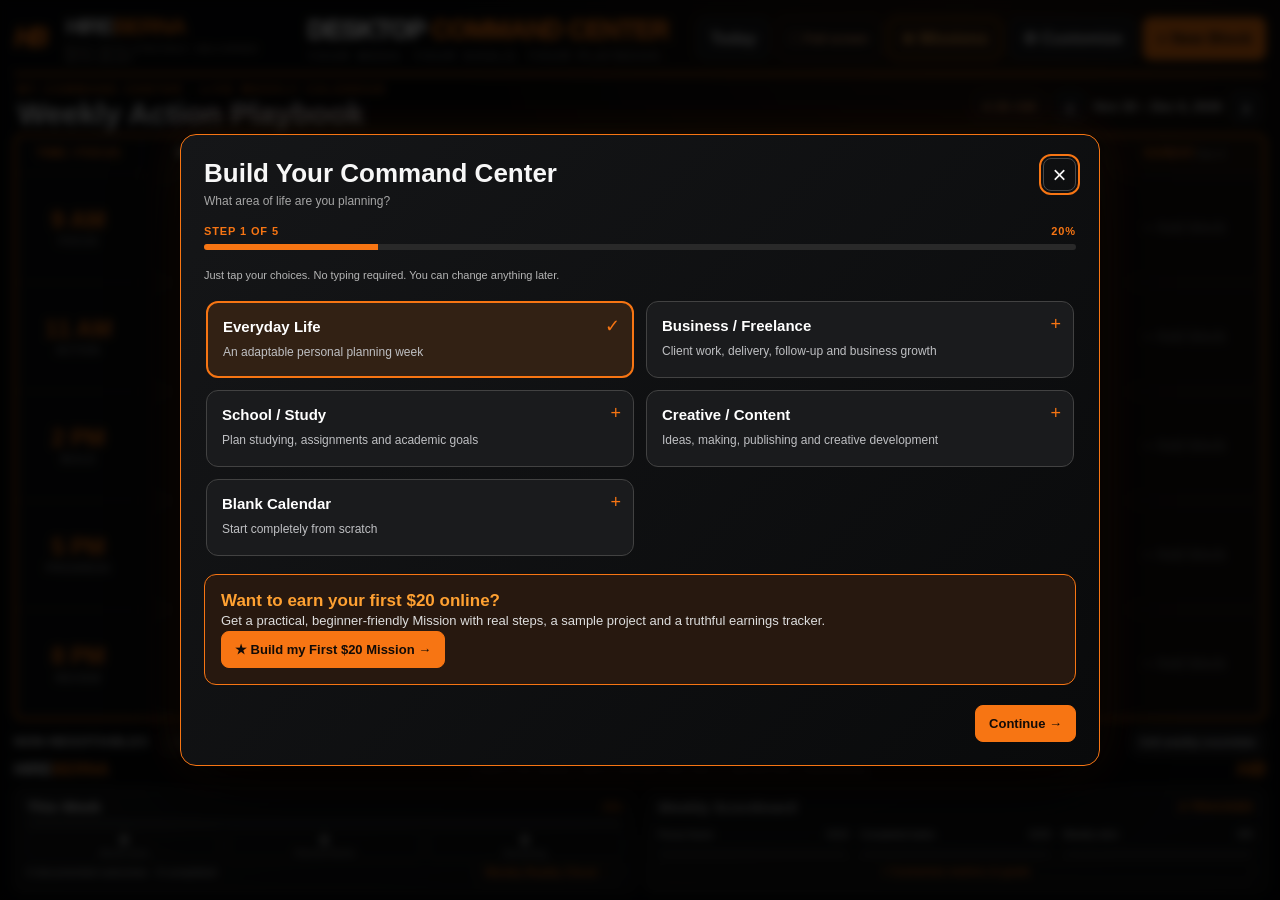
==== wallpaper/index.html @ 61cff90f "feat(lively): standalone desktop web wallpaper with current block and Lively settings" ====
<!doctype html>
<html lang="en">
<head>
  <meta charset="utf-8" />
  <meta name="viewport" content="width=device-width,initial-scale=1" />
  <meta name="theme-color" content="#0b0b0b" />
  <title>BernAPlan | Desktop Command Center</title>
  <style>
:root{--accent:#f77513;--bg:#08090a;--panel:#111214;--panel2:#17191b;--line:#34302c;--fg:#f7f7f7;--muted:#a6a6a6;--success:#60d5a3;--warn:#ffbb6d;--font:Inter,"Segoe UI",Arial,sans-serif}*{box-sizing:border-box}html,body{margin:0;width:100%;height:100%;background:var(--bg);color:var(--fg);font-family:var(--font)}body{background-image:radial-gradient(ellipse at 75% 1%,color-mix(in srgb,var(--accent) 10%,transparent),transparent 38%),radial-gradient(#ffffff12 .6px,transparent .7px);background-size:auto,16px 16px}button,input,select,textarea{font:inherit}button{cursor:pointer}button:focus-visible,input:focus-visible,select:focus-visible,textarea:focus-visible,.task-card:focus-visible{outline:2px solid var(--accent);outline-offset:2px}.shell{height:100dvh;min-height:660px;padding:14px 16px;display:flex;flex-direction:column;gap:12px;max-width:2200px;margin:auto}.topbar{height:86px;min-height:75px;display:flex;align-items:center;justify-content:space-between;gap:18px;border-bottom:2px solid var(--accent);padding-bottom:10px}.identity{display:flex;gap:11px;align-items:center;flex:1;min-width:0}.brand-mark{font-style:italic;font-weight:1000;color:var(--accent);font-size:27px;letter-spacing:-5px;width:51px;max-height:48px;object-fit:contain}.brand-name{font-weight:900;font-size:clamp(21px,2.2vw,36px);white-space:nowrap;letter-spacing:-1.5px}.brand-name span{color:var(--accent)}.brand-caption{color:#c4b3a6;font-size:9px;letter-spacing:1.25px;margin-top:4px}.app-title{text-align:center;flex:1.5;min-width:0}.app-title strong{font-size:clamp(19px,2.1vw,34px);font-weight:1000;letter-spacing:-.8px;white-space:nowrap}.app-title strong span{color:var(--accent)}.app-title small{display:block;font-size:11px;letter-spacing:3px;color:#b2b2b2;margin-top:5px}.toolbar{display:flex;gap:8px;justify-content:flex-end;flex:1;white-space:nowrap}.quiet,.orange-button,.subtle-button,.icon-btn,.full-link,.secondary-btn,.primary-btn{border-radius:8px;padding:11px 13px;font-weight:800;background:#1a1b1d;border:1px solid #4a3c30;color:var(--fg)}.orange-button,.primary-btn{background:var(--accent);border-color:var(--accent);color:#120b07}.quiet:hover,.subtle-button:hover,.icon-btn:hover,.full-link:hover,.secondary-btn:hover{border-color:var(--accent)}.orange-button:hover,.primary-btn:hover{filter:brightness(1.15)}.layout{flex:1;display:grid;grid-template-columns:minmax(0,1fr) minmax(295px,20.5%);gap:12px;min-height:0}.planner{display:flex;flex-direction:column;min-width:0;min-height:0}.planner-heading{display:flex;align-items:center;justify-content:space-between;gap:16px;padding:4px 5px 12px}.eyebrow{font-size:10px;letter-spacing:3px;color:var(--accent);font-weight:850}h1,h2,h3,p{margin:0}h1{font-size:clamp(21px,2.15vw,34px);line-height:1.1;margin-top:4px}h2{font-size:16px}.week-picker{display:flex;align-items:center;gap:10px;white-space:nowrap;font-weight:850;font-size:13px}.icon-btn{width:32px;height:34px;padding:0;font-size:26px;line-height:26px}.calendar-holder{border:1px solid var(--accent);border-radius:10px;overflow:auto;min-height:0;flex:1;background:#080a0b}.calendar-grid{display:grid;grid-template-columns:minmax(102px,12%) repeat(7,minmax(108px,1fr));grid-template-rows:50px repeat(var(--slot-count,5),minmax(110px,1fr));min-height:100%;min-width:860px;background:#2b1e17;gap:1px}.col-header,.time-label{display:flex;align-items:center;justify-content:center;background:#0d0e0f;text-align:center}.col-header{font-size:13px;font-weight:900;letter-spacing:.3px}.col-header.today{color:var(--accent);background:#20150e}.time-label{flex-direction:column;gap:7px;padding:9px 3px}.time-label strong{font-size:clamp(17px,2vw,27px);line-height:1;color:var(--accent)}.time-label small{font-size:9px;letter-spacing:.8px;color:#c9c9c9}.calendar-cell{min-height:110px;background:#0b0d0e;padding:7px;position:relative}.calendar-cell.is-today{background:#16110e}.task-card{display:flex;flex-direction:column;gap:6px;width:100%;height:100%;background:linear-gradient(125deg,#202020,#141617);border:1px solid #4d3427;border-radius:7px;padding:9px 8px;text-align:left;color:inherit;cursor:pointer;transition:border-color .15s,transform .15s,background .15s}.task-card:hover{border-color:var(--accent);background:#29211a;transform:translateY(-1px)}.task-card.done{border-color:#27845e;background:#0c1d17}.card-title{color:var(--accent);font-size:clamp(11px,.9vw,15px);line-height:1.17;font-weight:900;overflow-wrap:anywhere}.task-card.done .card-title{color:var(--success)}.card-desc{font-size:clamp(10px,.72vw,12px);line-height:1.3;color:#ddd;overflow:hidden;display:-webkit-box;-webkit-line-clamp:3;-webkit-box-orient:vertical}.card-footer{display:flex;align-items:center;justify-content:space-between;gap:5px;margin-top:auto}.type-pill{border:1px solid #555;padding:2px 5px;border-radius:20px;font-size:9px;color:#b4b4b4;text-transform:uppercase;white-space:nowrap}.card-check{font-size:16px;color:#999}.done .card-check{color:var(--success)}.empty-card{width:100%;height:100%;border:1px dashed #44362d;color:#787878;background:transparent;border-radius:6px}.empty-card:hover{color:var(--accent);border-color:var(--accent)}.bottom-bar{display:flex;align-items:center;justify-content:space-between;gap:9px;margin-top:9px}.bottom-bar strong{font-size:16px;letter-spacing:.5px}.muted{color:var(--muted)}.bottom-bar .muted{font-size:11px}.subtle-button{padding:7px 10px;font-size:11px}.nonneg-strip{display:flex;flex-wrap:nowrap;gap:8px;overflow-x:auto;min-height:51px;padding-top:6px}.nonneg-chip{padding:8px 11px;border-radius:7px;border:1px solid #553a2c;background:#171412;color:#e6e6e6;font-size:11px;white-space:nowrap}.nonneg-chip.hit{border-color:#468369;color:var(--success)}.footer-brand{display:flex;justify-content:space-between;align-items:center;gap:10px;padding-top:7px;white-space:nowrap}.footer-brand span:first-child{font-size:19px;font-weight:900}.footer-brand b,.footer-brand strong{color:var(--accent)}.footer-brand span:nth-child(2){font-size:9px;letter-spacing:2.5px;color:#afafaf}.footer-brand strong{font-size:25px;font-style:italic}.sidepanel{min-height:0;overflow:auto;display:flex;flex-direction:column;gap:10px;padding-right:2px}.panel{padding:13px;border:1px solid #494039;border-radius:10px;background:linear-gradient(160deg,#151617,#101112)}.panel-title{display:flex;justify-content:space-between;align-items:center;gap:6px;margin-bottom:13px}.panel-title h2{font-size:16px}.accent{color:var(--accent);font-weight:900}.score-line{display:grid;grid-template-columns:minmax(65px,1fr) minmax(80px,1.2fr) auto;align-items:center;gap:8px;margin:11px 0;font-size:12px}.score-label{white-space:nowrap;overflow:hidden;text-overflow:ellipsis}.score-track,.progress-track{height:8px;border-radius:40px;overflow:hidden;background:#303033}.score-fill,.progress-fill{height:100%;background:var(--accent);border-radius:40px;transition:width .18s}.score-value{font-size:11px;min-width:38px;text-align:right}.full-link{display:block;width:100%;margin-top:9px;padding:8px 6px;background:transparent;color:var(--accent);font-size:12px}.progress-track{height:10px}.stats-grid{display:grid;grid-template-columns:repeat(3,1fr);gap:5px;margin-top:13px}.stats-grid>div{border:1px solid #373737;padding:10px 5px;border-radius:6px;display:flex;flex-direction:column;gap:5px;text-align:center}.stats-grid strong{font-size:20px}.stats-grid small{font-size:10px;color:var(--muted)}.essentials{display:grid;gap:8px}.essentials label{display:flex;align-items:flex-start;gap:8px;font-size:12px;cursor:pointer}.essentials input{accent-color:var(--accent)}.helper p{color:#b5b5b5;font-size:12px;line-height:1.5}.overlay{position:fixed;inset:0;z-index:200;background:#000c;display:flex;align-items:center;justify-content:center;padding:18px;backdrop-filter:blur(5px)}.hidden{display:none!important}.modal{background:linear-gradient(135deg,#151618,#090a0b);border:1px solid var(--accent);box-shadow:0 20px 80px #000e,0 0 50px color-mix(in srgb,var(--accent) 10%,transparent);border-radius:16px;width:min(790px,95vw);max-height:min(88vh,950px);overflow:auto;padding:23px}.modal.wide{width:min(920px,96vw)}.modal-header{display:flex;justify-content:space-between;gap:12px;align-items:flex-start;margin-bottom:17px}.modal-header h2{font-size:26px}.modal-header p{color:var(--muted);font-size:12px;margin-top:5px}.close-btn{background:transparent;border:1px solid #484848;color:var(--fg);border-radius:8px;width:33px;height:33px;font-size:24px}.modal-columns{display:grid;grid-template-columns:1fr 1fr;gap:16px}.section-box{background:#151718;border:1px solid #383838;border-radius:9px;padding:14px;margin-bottom:12px}.section-box h3{font-size:15px;color:var(--accent);margin-bottom:10px}.section-box p,.section-box li{font-size:13px;line-height:1.5;color:#dfdfdf}.section-box ol,.section-box ul{margin:0;padding-left:20px}.section-box li+li{margin-top:5px}.todo{display:flex;align-items:flex-start;gap:8px;margin:10px 0;color:#ddd;font-size:13px;cursor:pointer}.todo input{margin-top:3px;accent-color:var(--accent)}.modal-actions{display:flex;flex-wrap:wrap;gap:8px;align-items:center;margin-top:12px}.primary-btn,.secondary-btn{padding:10px 13px;font-size:13px}.danger{color:#ff8177}.form-grid{display:grid;grid-template-columns:1fr 1fr;gap:12px}.field{display:flex;flex-direction:column;gap:6px;margin:9px 0}.field label{font-size:12px;font-weight:800;color:#ddd}.field input,.field textarea,.field select{color:#fff;background:#1f2224;border:1px solid #525252;border-radius:7px;padding:10px;min-width:0}.field textarea{min-height:78px;resize:vertical}.field input[type=color]{height:40px;padding:4px}.field input[type=file]{font-size:11px}.small-hint{font-size:11px;color:#b5b5b5;line-height:1.4}.settings-tab-row{display:flex;flex-wrap:wrap;gap:8px;margin-bottom:14px}.tab-btn{padding:9px 12px;border-radius:7px;border:1px solid #444;background:#171717;color:#eee}.tab-btn.active{color:#151515;background:var(--accent);border-color:var(--accent);font-weight:900}.metric-editor{display:grid;grid-template-columns:1fr 100px 38px;gap:7px;align-items:end}.metric-editor input{width:100%;min-width:0}.score-adjust{display:flex;gap:8px;align-items:center}.score-adjust input{max-width:120px}.setup-card{border:1px solid #493b2f;background:#161513;border-radius:9px;padding:15px}.template-options{display:grid;grid-template-columns:repeat(2,1fr);gap:9px;margin:12px 0}.template-btn{background:#1c1c1c;color:#eee;border:1px solid #5c4b40;padding:14px;border-radius:8px;text-align:left}.template-btn.active{border-color:var(--accent);background:#392214}.template-btn b{display:block;margin-bottom:5px}.template-btn small{color:#aaa}.toast{position:fixed;bottom:20px;left:50%;transform:translateX(-50%);background:#202820;border:1px solid #5cb88c;border-radius:8px;color:#fff;padding:11px 17px;z-index:300;display:none;box-shadow:0 8px 30px #000b;font-size:13px}@media(max-width:1150px){.layout{grid-template-columns:minmax(0,1fr) 270px}.brand-caption,.footer-brand span:nth-child(2){display:none}.app-title small{font-size:9px;letter-spacing:1px}.calendar-grid{min-width:820px}.toolbar .quiet:first-child{display:none}}@media(max-width:800px){.shell{min-height:100dvh;height:auto}.topbar{height:auto;min-height:70px;flex-wrap:wrap}.app-title{order:3;flex-basis:100%;text-align:left}.toolbar{flex:0}.layout{grid-template-columns:1fr}.calendar-holder{height:580px;flex:none}.sidepanel{overflow:visible;display:grid;grid-template-columns:repeat(2,minmax(0,1fr))}.footer-brand span:nth-child(2){display:none}.modal-columns{grid-template-columns:1fr}.modal{max-height:90vh}}@media(max-width:550px){.shell{padding:9px}.topbar{gap:6px}.brand-name{font-size:21px}.toolbar .quiet{display:none}.app-title strong{font-size:20px}.sidepanel{grid-template-columns:1fr}.planner-heading{flex-wrap:wrap}.week-picker{margin-left:auto}.bottom-bar .muted{display:none}.modal{padding:14px}.form-grid{grid-template-columns:1fr}}
/* The five-row default playbook must be visible at desktop height without a page scroll. */
@media(min-width:801px){
 .calendar-grid{height:100%;min-height:0;grid-template-rows:43px repeat(var(--slot-count,5),minmax(0,1fr))}
 .calendar-cell{min-height:0;overflow:hidden;padding:5px}
 .task-card{min-height:0;gap:4px;padding:7px 6px}
 .card-desc{-webkit-line-clamp:2}
 .card-footer{padding-top:2px}
 .time-label{min-height:0;gap:4px}
}
@media(max-height:810px) and (min-width:801px){.calendar-cell{padding:4px}.task-card{padding:5px;gap:3px}.card-desc{-webkit-line-clamp:2}.footer-brand{padding-top:3px}.bottom-bar{margin-top:6px}.nonneg-strip{min-height:42px;padding-top:3px}.nonneg-chip{padding:5px 8px}}

  
/* Guided onboarding and coaching additions */
.wizard-progress{display:flex;justify-content:space-between;font-size:11px;font-weight:800;letter-spacing:.08em;color:var(--accent);margin:6px 0 7px}
.wizard-track{height:6px;border-radius:10px;background:#292929;overflow:hidden;margin-bottom:18px}
.wizard-track>div{height:100%;background:var(--accent);transition:width .2s ease}
.wizard-grid{display:grid;grid-template-columns:repeat(2,minmax(0,1fr));gap:12px;margin:16px 0;max-height:50vh;overflow:auto;padding:2px}
.wizard-tile{position:relative;text-align:left;min-height:77px;background:#1a1b1d;color:white;border:1px solid #424242;border-radius:12px;padding:15px 36px 15px 15px;cursor:pointer;display:flex;flex-direction:column;gap:7px}
.wizard-tile:hover,.wizard-tile:focus-visible{border-color:var(--accent);background:#24201b}
.wizard-tile.active{border:2px solid var(--accent);background:#322114}
.wizard-tile strong{font-weight:800;font-size:15px;line-height:1.25}.wizard-tile small{color:#bfc0c3;font-size:12px;line-height:1.35}
.wizard-check{position:absolute;right:12px;top:12px;font-size:18px;color:var(--accent)}
.wizard-nav{justify-content:space-between;margin-top:20px}.wizard-nav .primary-btn{margin-left:auto}
.wizard-review p{font-size:14px;line-height:1.5;margin:9px 0}
.guide-example{border-color:#57402b!important;background:#231d16!important}.guide-success{border-color:#305c44!important;background:#17251b!important}
.personal-goal{margin-top:11px;background:#272017;border-left:3px solid var(--accent);border-radius:4px;padding:10px;color:#eac7aa!important;font-size:13px}
.guided-next{border-color:var(--accent)!important;background:#281c12!important}
.guided-next p{font-size:17px;line-height:1.45;font-weight:700;color:#fff}.mini-primary{font-size:12px;padding:9px 13px;min-height:36px}.mini-primary:disabled{opacity:.48;cursor:default}
@media(max-width:660px){.wizard-grid{grid-template-columns:1fr;max-height:40vh}.wizard-tile{min-height:65px}.guided-next p{font-size:15px}}

/* BernAPlan ACTION coach -- included in the free local-first build */
.action-heading{display:flex;align-items:center;justify-content:space-between;gap:12px;padding:15px 16px;margin-bottom:15px;background:linear-gradient(110deg,#28170c,#151718);border:1px solid var(--accent);border-radius:12px}
.action-heading strong,.focus-label{color:var(--accent);font-size:12px;font-weight:900;letter-spacing:1.3px}
.action-heading p{color:#d9d1cc;margin-top:5px;font-size:12px}
.action-heading button{white-space:nowrap}
.section-box.proof-summary{border-color:#705130}
.proof-summary p+p{margin-top:8px}
.help-btn{margin-top:10px;width:100%;white-space:normal}
.focus-hero{background:#271910;border:1px solid var(--accent);border-radius:10px;padding:20px;margin-bottom:14px}
.focus-hero h3{font-size:24px;margin:10px 0;color:#fff}
.focus-hero p{font-size:13px;color:#d7c9bd;line-height:1.5}
.focus-tools{text-align:center}
.focus-clock{font-variant-numeric:tabular-nums;font-weight:900;letter-spacing:1px;font-size:clamp(44px,6vw,70px);line-height:1.2;margin:14px 0;color:#fff}
.minute-buttons{display:flex;justify-content:center;gap:8px;flex-wrap:wrap;margin:14px 0}
.focus-tools .modal-actions{justify-content:center}
.rescue-choices{display:grid;grid-template-columns:1fr 1fr;gap:7px;margin:13px 0}
.rescue-choices .wizard-tile{text-align:left;padding:10px;font-size:13px}
.rescue-answer{border-color:var(--accent)}
.rescue-next{margin-top:11px;color:#ffe4d0!important;border-top:1px solid #5b4b3a;padding-top:9px}
.proof-context{padding:13px 15px;border:1px solid #6d4b2f;background:#251910;border-radius:10px;margin-bottom:13px}
.proof-context h3{color:var(--accent);margin-bottom:7px;font-size:15px}
.proof-context p{line-height:1.5;font-size:13px}
.reality-stats{margin-top:11px;color:#ddd;font-size:11px;text-align:center}
.review-summary{display:grid;grid-template-columns:repeat(3,1fr);gap:8px;margin:12px 0 17px}
.review-summary>div{border:1px solid #4d3d33;border-radius:8px;padding:13px 8px;text-align:center;background:#1e1b18}
.review-summary strong{font-size:24px;display:block;color:var(--accent)}
.review-summary small{display:block;color:#c6c6c6;font-size:11px;margin-top:5px}
@media(max-width:600px){.action-heading{align-items:flex-start;flex-direction:column}.rescue-choices{grid-template-columns:1fr}.review-summary strong{font-size:19px}}

/* ACTIONABLE CALENDAR — each card says what to do, where to start, and what counts. */
.task-card{gap:4px;padding:7px 7px 6px;justify-content:flex-start;overflow:hidden}
.card-title{border:1px solid var(--accent);border-radius:5px;padding:3px 4px;text-align:center;line-height:1.12;flex-shrink:0;color:var(--accent);font-size:clamp(10px,.77vw,13px)}
.task-card.done .card-title{border-color:var(--success)}
.card-desc{color:#eee;line-height:1.23;font-size:clamp(10px,.72vw,12px);-webkit-line-clamp:4}
.card-target{display:block;flex-shrink:0;color:#ffb672;font-weight:850;font-size:clamp(9px,.69vw,11px);line-height:1.12;overflow:hidden;display:-webkit-box;-webkit-line-clamp:2;-webkit-box-orient:vertical}
.task-card.done .card-target{color:#87d9af}
.task-card{position:relative}
.card-cardcheck{position:absolute;right:3px;bottom:2px;color:#c9c9c9;font-size:11px;background:#151617;border-radius:50%;height:13px;width:13px;text-align:center;line-height:12px}
.task-card.done .card-cardcheck{color:#7adba5;background:#123324}
.card-target{padding-right:8px}
.card-footer{margin-top:auto}.type-pill{font-size:8px;padding:1px 4px}
.calendar-cell{padding:5px;min-height:112px}
.calendar-grid{grid-template-rows:44px repeat(var(--slot-count,5),minmax(112px,1fr))}
@media(max-width:1450px){.task-card{gap:3px;padding:5px 5px 4px}.calendar-cell{padding:4px}.card-desc{-webkit-line-clamp:4}.calendar-grid{grid-template-columns:minmax(94px,11%) repeat(7,minmax(100px,1fr))}}
@media(max-height:800px) and (min-width:801px){.calendar-grid{grid-template-rows:38px repeat(var(--slot-count,5),minmax(100px,1fr))}.calendar-cell{min-height:100px}.card-desc{-webkit-line-clamp:2}.card-title{font-size:10px}.card-target{font-size:9px}}

@media(min-width:801px) and (max-height:820px){
 .shell{padding:8px 12px;gap:7px;min-height:600px}
 .topbar{height:70px;min-height:66px;padding-bottom:5px}
 .planner-heading{padding:3px 4px 7px}
 .bottom-bar{margin-top:3px}
 .nonneg-strip{min-height:37px;padding-top:3px;gap:6px}
 .nonneg-chip{padding:5px 8px}
 .footer-brand{padding-top:2px}
 .calendar-grid{grid-template-rows:36px repeat(var(--slot-count,5),minmax(0,1fr));height:100%;min-height:100%}
 .calendar-cell{min-height:0}
 .task-card{min-height:0}
 .card-desc{-webkit-line-clamp:2}.card-target{-webkit-line-clamp:2}
}

@media(min-width:801px){
 .layout{display:flex;flex-direction:column;gap:7px;min-height:0}
 .planner{flex:1;min-height:0}
 .sidepanel{display:grid;grid-template-columns:minmax(0,1fr) minmax(0,1fr);flex:0 0 103px;min-height:103px;height:103px;overflow:hidden;gap:8px;padding-right:0}
 .sidepanel>.panel:nth-child(1){order:2}
 .sidepanel>.panel:nth-child(2){order:1}
 .sidepanel>.panel:nth-child(3),.sidepanel>.panel:nth-child(4){display:none}
 .sidepanel .panel{padding:7px 12px;overflow:auto}
 .sidepanel .panel-title{margin-bottom:5px}
 .sidepanel .panel-title h2{font-size:13px}
 .score-line{margin:3px 0;font-size:10px;grid-template-columns:minmax(85px,1fr) minmax(65px,1fr) auto}
 .sidepanel .full-link{padding:3px 8px;font-size:10px;margin-top:3px}
 .stats-grid{gap:6px;margin-top:4px}
 .stats-grid>div{padding:4px}
 .stats-grid strong{font-size:16px}
 .stats-grid small{font-size:9px}
 .reality-stats{margin-top:2px}
 .panel-title .accent{font-size:11px}
 .calendar-grid{grid-template-columns:minmax(102px,10%) repeat(7,minmax(115px,1fr));grid-template-rows:42px repeat(var(--slot-count,5),minmax(0,1fr));height:100%;min-height:100%}
 .calendar-cell{min-height:0}
 .card-desc{-webkit-line-clamp:3}
}
@media(min-width:801px) and (max-height:820px){
 .sidepanel{flex-basis:100px;height:100px;min-height:100px}
 .calendar-grid{grid-template-rows:36px repeat(var(--slot-count,5),minmax(0,1fr));height:100%;min-height:100%}
 .calendar-cell{min-height:0}
 .card-desc{-webkit-line-clamp:2}
 .planner-heading{padding:1px 4px 4px}
 .nonneg-strip{min-height:30px;padding-top:1px}
 .nonneg-chip{padding:4px 7px}
 .bottom-bar{margin-top:2px}
 .bottom-bar strong{font-size:13px}
 .footer-brand{padding-top:0}
 .footer-brand span:first-child{font-size:14px}
 .footer-brand strong{font-size:17px}
 .week-picker{gap:5px}
}

/* DESKTOP DISPLAY MODE v2 — make the seven-day playbook readable at a glance. */
@media (min-width:801px) {
  html,body{overflow:hidden}
  .shell{height:100dvh;min-height:0;max-width:none;padding:10px 14px 8px;gap:6px}
  .topbar{height:clamp(62px,7.2vh,80px);min-height:0;flex:none;gap:10px;padding-bottom:5px}
  .brand-name{font-size:clamp(22px,1.75vw,30px)}
  .app-title strong{font-size:clamp(21px,2vw,33px)}
  .toolbar{gap:7px}
  .toolbar button{min-height:38px}
  .layout{display:flex;flex:1;flex-direction:column;gap:7px;min-height:0;min-width:0}
  .planner{flex:1;min-height:0;min-width:0;display:flex;flex-direction:column}
  .planner-heading{padding:3px 4px 7px;flex:none;min-height:clamp(54px,6vh,67px)}
  .planner-heading h1{font-size:clamp(26px,2.35vw,40px);line-height:1.03}
  .week-picker{font-size:13px;gap:8px}
  .calendar-holder{flex:1;min-height:0;overflow:hidden;border:2px solid var(--accent);border-radius:8px}
  .calendar-grid{height:100%;min-height:0;min-width:0;grid-template-columns:minmax(105px,10%) repeat(7,minmax(0,1fr));grid-template-rows:clamp(36px,4.1vh,45px) repeat(var(--slot-count,5), minmax(0,1fr));gap:1px}
  .col-header{font-size:clamp(12px,.87vw,15px);padding:5px 2px;text-align:center;line-height:1.3}
  .col-header small{display:inline-block;font-size:clamp(10px,.68vw,12px);margin-left:2px!important}
  .time-label{padding:4px 3px;min-height:0;display:flex;flex-direction:column;align-items:center;justify-content:center;gap:4px}
  .time-label strong{font-size:clamp(21px,1.8vw,31px);line-height:1.05}
  .time-label small{font-size:clamp(10px,.7vw,12px);letter-spacing:1px}
  .calendar-cell{padding:4px;min-height:0;overflow:hidden}
  .task-card{display:flex;flex-direction:column;gap:3px;padding:6px 7px;min-height:0;height:100%;overflow:hidden;border-radius:7px}
  .card-title{flex:none;border:1px solid var(--accent);border-radius:5px;max-width:100%;color:var(--accent);font-weight:900;text-align:center;font-size:clamp(12px,.90vw,15px);line-height:1.18;padding:3px 3px;overflow-wrap:break-word}
  .card-desc{flex:1;min-height:0;display:-webkit-box;-webkit-box-orient:vertical;-webkit-line-clamp:3;overflow:hidden;font-size:clamp(11.5px,.83vw,14px);line-height:1.25;color:#f0f0f0;white-space:normal}
  .card-target{flex:none;color:#ffbd80;font-weight:850;line-height:1.2;font-size:clamp(10.5px,.75vw,12px);-webkit-line-clamp:2;min-height:0;padding-right:13px}
  .card-cardcheck{font-size:13px;width:15px;height:15px;line-height:14px;right:4px;bottom:3px}
  .bottom-bar{flex:none;min-height:22px;margin-top:4px;align-items:center}
  .bottom-bar strong{font-size:clamp(13px,1.05vw,18px)}
  .bottom-bar .muted{font-size:11px}
  .nonneg-strip{flex:none;min-height:29px;max-height:34px;gap:7px;padding-top:1px;overflow-x:auto}
  .nonneg-chip{padding:5px 9px;font-size:11px}
  .footer-brand{flex:none;min-height:21px;padding-top:1px}
  .footer-brand span:first-child{font-size:16px}
  .footer-brand strong{font-size:20px}
  .footer-brand span:nth-child(2){display:block;font-size:9px;letter-spacing:1.8px}
  /* Compact, always-visible bottom scoreboard: no nested panel scrollbar. */
  .sidepanel{display:grid;grid-template-columns:1fr 1fr;flex:0 0 clamp(111px,12vh,147px);height:clamp(111px,12vh,147px);min-height:0;gap:10px;overflow:hidden;padding:0}
  .sidepanel>.panel:nth-child(1){order:2;display:flex;flex-direction:column}
  .sidepanel>.panel:nth-child(2){order:1;display:flex;flex-direction:column}
  .sidepanel>.panel:nth-child(3),.sidepanel>.panel:nth-child(4){display:none}
  .sidepanel .panel{padding:9px 12px;overflow:hidden;border-radius:8px;min-width:0}
  .sidepanel .panel-title{margin-bottom:5px;flex:none}
  .sidepanel .panel-title h2{font-size:15px}
  .sidepanel .panel-title .accent{font-size:13px}
  .sidepanel #scoreboard{display:grid;grid-template-columns:repeat(3,minmax(0,1fr));grid-auto-rows:1fr;gap:6px 12px;min-height:0;flex:1}
  .sidepanel .score-line{display:grid;grid-template-columns:minmax(0,1fr) auto;grid-template-areas:'label value' 'bar bar';grid-template-rows:auto 5px;gap:3px 5px;align-items:center;min-width:0;min-height:0}
  .sidepanel .score-label{grid-area:label;font-size:clamp(10px,.75vw,13px);overflow:hidden;text-overflow:ellipsis;white-space:nowrap}
  .sidepanel .score-value{grid-area:value;font-size:11px;white-space:nowrap}
  .sidepanel .score-track{grid-area:bar;height:5px;min-width:0}
  .sidepanel .full-link{font-size:11px;padding:4px 8px;margin-top:4px;flex:none}
  .sidepanel .progress-track{height:6px;flex:none}
  .sidepanel .stats-grid{display:grid;grid-template-columns:repeat(3,minmax(0,1fr));margin-top:6px;gap:7px;min-height:0}
  .sidepanel .stats-grid>div{padding:5px 4px;gap:1px;min-width:0}
  .sidepanel .stats-grid strong{font-size:19px;line-height:1.1}
  .sidepanel .stats-grid small{font-size:10px}
  .sidepanel .reality-stats{font-size:11px;margin-top:4px;text-align:center}
  .sidepanel #weeklyReview{margin-top:auto}
  .display-btn{border:1px solid #6d432b;border-radius:7px;color:#ffb57c;background:#191512;font-size:12px;font-weight:800;cursor:pointer;padding:8px 11px;white-space:nowrap}
  .display-btn:hover{border-color:var(--accent);background:#352016}
  .task-card:focus-visible{outline:2px solid #fff;outline-offset:-2px}
}
@media (min-width:801px) and (max-height:830px) {
  .shell{padding:5px 11px 4px;gap:4px}
  .topbar{height:61px;padding-bottom:3px}
  .planner-heading{min-height:51px;padding:1px 4px 4px}
  .planner-heading h1{font-size:clamp(25px,2vw,32px)}
  .calendar-grid{grid-template-rows:33px repeat(var(--slot-count,5),minmax(0,1fr))}
  .calendar-cell{padding:3px}
  .task-card{padding:3px 5px;gap:2px}
  .card-title{font-size:clamp(11.5px,.87vw,13px);padding:2px 2px}
  .card-desc{font-size:clamp(11px,.80vw,12.5px);line-height:1.19;-webkit-line-clamp:2}
  .card-target{font-size:clamp(10px,.72vw,11px);line-height:1.13;-webkit-line-clamp:1}
  .bottom-bar{min-height:19px;margin-top:1px}
  .nonneg-strip{min-height:26px;max-height:27px;padding-top:0}
  .nonneg-chip{padding:3px 7px;font-size:10px}
  .footer-brand{min-height:16px;padding-top:0}
  .footer-brand span:first-child{font-size:14px}
  .footer-brand strong{font-size:16px}
  .sidepanel{flex-basis:103px;height:103px}
  .sidepanel .panel{padding:6px 10px}
  .sidepanel .panel-title h2{font-size:14px}
  .sidepanel .stats-grid{margin-top:4px}
  .sidepanel .stats-grid>div{padding:2px 4px}
  .sidepanel .stats-grid strong{font-size:16px}
  .sidepanel .reality-stats{font-size:10px;margin-top:2px}
  .sidepanel .full-link{font-size:10px;padding:2px 6px;margin-top:2px}
  .footer-brand span:nth-child(2){font-size:8px}
  .toolbar .display-btn{padding:6px 8px;font-size:11px}
}
@media (min-width:801px) and (max-width:1250px) {
  .brand-caption{display:none}
  .app-title strong{font-size:22px}
  .display-btn{font-size:11px;padding:6px 7px}
  .task-card{padding-left:4px;padding-right:4px}
  .card-title{font-size:11.5px}
  .card-desc{font-size:11.5px}
  .card-target{font-size:10px}
}
@media (min-width:801px) and (max-height:680px) {
  /* Avoid silently cutting off the calendar in very short windows. */
  html,body{overflow:auto}
  .shell{height:auto;min-height:680px}
}
@media (max-width:800px){.display-btn{display:none}}


/* Fine-tuning after multi-resolution render checks: never let a target obscure an action. */
@media(min-width:801px){
 .task-card{display:grid;grid-template-rows:auto minmax(0,1fr) auto;align-content:stretch;gap:3px;overflow:hidden}
 .card-title{display:block;min-width:0;max-width:100%;white-space:nowrap;text-overflow:ellipsis;overflow:hidden;overflow-wrap:normal;line-height:1.15}
 .card-desc{min-height:0;max-height:100%;overflow:hidden;display:-webkit-box;-webkit-box-orient:vertical;-webkit-line-clamp:2;align-self:start;line-height:1.24;flex:none}
 .card-target{display:block;overflow:hidden;white-space:nowrap;text-overflow:ellipsis;max-width:100%;min-width:0;line-height:1.2;flex:none;padding-right:14px}
 .weekly-actions{display:flex;align-items:center;justify-content:space-between;min-height:19px;margin-top:auto;gap:9px}
 .weekly-actions .reality-stats{margin:0;text-align:left;white-space:nowrap;overflow:hidden;text-overflow:ellipsis;font-size:11px}
 .weekly-actions .full-link{margin:0!important;max-width:47%;width:auto;white-space:nowrap;font-size:11px;padding:3px 9px;flex-shrink:0}
 .sidepanel .stats-grid>div{min-height:0}
 .sidepanel .stats-grid small{line-height:1.1}
}
@media(min-width:801px) and (max-height:830px){
 .task-card{gap:2px}
 .card-desc{line-height:1.18}
 .card-target{line-height:1.1}
 .weekly-actions{min-height:15px;gap:5px}
 .weekly-actions .reality-stats{font-size:10px}
 .weekly-actions .full-link{font-size:10px;padding:1px 7px}
}

/* A single, readable essentials strip gives task cards additional vertical room. */
@media(min-width:801px){
 .planner-heading{min-height:clamp(49px,5.8vh,61px);padding-bottom:4px}
 .bottom-bar{display:flex;flex:none;min-height:33px;max-height:36px;margin-top:5px;gap:12px;align-items:center}
 .bottom-bar .nonneg-caption{flex:none;display:flex;gap:2px;align-items:center;white-space:nowrap}
 .bottom-bar .nonneg-caption strong{font-size:clamp(13px,.96vw,17px)}
 .bottom-bar .nonneg-caption .muted{display:none}
 .bottom-bar #nonnegStrip{flex:1;min-height:0;max-height:33px;min-width:0;display:flex;gap:6px;align-items:center;overflow-x:auto;padding:0}
 .bottom-bar #nonnegStrip .nonneg-chip{flex:none;font-size:11px;padding:6px 8px}
 .bottom-bar #editNonneg{flex:none;padding:7px 9px;font-size:11px}
 .footer-brand{min-height:18px;padding-top:0}
 .sidepanel{flex-basis:clamp(104px,11.4vh,133px);height:clamp(104px,11.4vh,133px)}
}
@media(min-width:801px) and (max-height:830px){
 .bottom-bar{min-height:26px;max-height:29px;margin-top:2px;gap:9px}
 .bottom-bar #nonnegStrip{max-height:28px}
 .bottom-bar #nonnegStrip .nonneg-chip{padding:4px 6px;font-size:10px}
 .bottom-bar #editNonneg{padding:4px 8px;font-size:10px}
 .footer-brand{min-height:16px}
 .sidepanel{flex-basis:98px;height:98px}
 .sidepanel .panel-title{margin-bottom:3px}
}
@media(max-width:800px){
 .bottom-bar{flex-wrap:wrap}
 .bottom-bar .nonneg-caption{flex:1}
 .bottom-bar #nonnegStrip{order:3;flex:0 0 100%;min-width:0}
}

/* Ensure progress counters and labels never overlap in the scoreboard band. */
@media(min-width:801px){
 .sidepanel .stats-grid{min-height:0;margin-top:4px;gap:6px}
 .sidepanel .stats-grid>div{min-height:0;padding:1px 4px;gap:1px;justify-content:center}
 .sidepanel .stats-grid strong{font-size:clamp(15px,1vw,18px);line-height:1.05}
 .sidepanel .stats-grid small{font-size:9px;line-height:1.05}
 .sidepanel .score-line{margin:0}
}

/* Mission Builder V1: same calendar, stronger outcome-based coaching. */
.mission-btn{border:1px solid var(--accent);background:#2c1b0e;color:#ffae55;font-weight:900;border-radius:9px;padding:10px 13px;white-space:nowrap}
.mission-btn:hover{background:#40250f;color:#fff}
.task-card.mission-optional{opacity:.76;border-color:#51433b;background:#121416}
.task-card.mission-optional .card-title{color:#b6b4b1}
.task-card.mission-optional .card-target{color:#aaa29a}
.task-card.mission-core{border-color:var(--accent);background:linear-gradient(145deg,#2a1a11,#131416 65%)}
.task-card.mission-core .card-title{color:#ffb357}
.mission-summary-card,.mission-hero{border:1px solid var(--accent);border-radius:12px;background:linear-gradient(130deg,#2b1a11,#101214 75%);padding:18px;margin:10px 0;color:var(--fg)}
.mission-summary-card h3{color:#ffa131;margin:0 0 10px;font-size:21px}.mission-summary-card p{line-height:1.55;margin:8px 0;font-size:14px}
.mission-summary-card strong,.mission-hero strong{color:#fff}
.mission-compact-step{border-bottom:1px solid #303030;padding:6px 0;margin:0;font-size:13px}
.mission-compact-step strong{color:#ff9a31}.mission-compact-step span{color:#c9c9c9}
.mission-section-title{font-size:15px;margin:18px 0 10px;color:#ff962a}
.mission-hero strong{display:block;font-size:34px;line-height:1.35}.mission-hero strong small{font-size:16px;font-weight:500;color:#bbb}
.mission-kicker{display:block;font-size:12px;font-weight:800;color:#ff962a;letter-spacing:1.5px}
.mission-track{height:12px;border-radius:12px;background:#39322b;overflow:hidden;margin-top:10px}.mission-track>div{background:var(--accent);height:100%;transition:width .25s}
.mission-hero p{color:#ccc;font-size:13px}
.mission-totals{display:grid;grid-template-columns:repeat(5,minmax(0,1fr));gap:8px;margin:12px 0}
.mission-totals strong{border:1px solid #58402d;border-radius:8px;padding:10px 6px;text-align:center;background:#1c1d1e;font-size:12px;color:#ffad57}
.mission-fields{display:grid;grid-template-columns:repeat(2,minmax(0,1fr));gap:8px 15px}
@media(max-width:1250px){.mission-btn{padding:8px 9px;font-size:12px}.toolbar{gap:5px}}
@media(max-width:680px){.mission-totals{grid-template-columns:repeat(2,minmax(0,1fr))}.mission-fields{grid-template-columns:1fr}}

.mission-welcome-choice{border:1px solid var(--accent);border-radius:12px;background:#27180f;padding:16px;margin:14px 0}.mission-welcome-choice strong{color:#ffa132;font-size:17px}.mission-welcome-choice p{color:#ddd;font-size:13px;line-height:1.5}

/* BernAPlan Lively integration: full desktop, non-invasive current-block marker */
.wall-clock {font-weight:800;color:#ffab62;font-size:clamp(11px,1.05vw,15px);white-space:nowrap;border:1px solid #714326;border-radius:9px;padding:7px 9px;background:#1b1511;letter-spacing:.03em}
html.lively-hide-clock .wall-clock{display:none!important}
html.lively-larger-text .card-desc{font-size:clamp(11px,.85vw,15px)!important}
html.lively-larger-text .card-title{font-size:clamp(12px,1vw,17px)!important}
html.lively-larger-text .card-footer{font-size:clamp(9px,.7vw,12px)!important}
.calendar-cell.lively-current-block{box-shadow:inset 0 0 0 2px var(--accent),0 0 13px rgba(255,136,0,.14);background:#22190f!important;z-index:1}
.calendar-cell.lively-current-block .task-card{border-color:var(--accent)!important}
@media(max-width:1250px){.wall-clock{font-size:11px;padding:5px}.app-title small{display:none}}
@media(max-width:850px){.wall-clock{display:none}}

</style>

</head>
<body>
  <div class="shell" id="shell">
    <header class="topbar">
      <div class="identity" aria-label="BernAPlan by HireBerna">
        <div id="brandPicture" class="brand-mark">HB</div>
        <div><div class="brand-name">HIRE<span>BERNA</span></div><div class="brand-caption">BUILT WITH STRATEGY. DELIVERED WITH HEART.</div></div>
      </div>
      <div class="app-title"><strong>DESKTOP <span>COMMAND CENTER</span></strong><small>YOUR WEEK. YOUR GOALS. YOUR PLAYBOOK.</small></div>
      <div class="toolbar">
        <button class="quiet" id="jumpToday" type="button">Today</button>
      <button class="display-btn" id="fullScreenDisplay" type="button" title="Use more of your screen to read the weekly calendar" aria-label="Toggle full screen desktop display">⛶ Full screen</button>
        <button class="mission-btn" id="missionOpen" type="button" title="Build or review a guided Mission">★ Missions</button>
        <button class="quiet" id="settingsButton" type="button">⚙ Customize</button>
        <button class="orange-button" id="newTask" type="button">+ New Block</button>
      </div>
    </header>
    <main class="layout">
      <section class="planner" aria-labelledby="playbookTitle">
        <div class="planner-heading">
          <div><div class="eyebrow">YOUR LIVE WEEKLY CALENDAR</div><h1 id="playbookTitle">Weekly Action Playbook</h1></div>
          <div class="week-picker"><span id="wallClock" class="wall-clock" aria-label="Local time"></span><button id="prevWeek" class="icon-btn" aria-label="Previous week">‹</button><span id="weekLabel"></span><button id="nextWeek" class="icon-btn" aria-label="Next week">›</button></div>
        </div>
        <div class="calendar-holder"><div class="calendar-grid" id="calendar" aria-label="Seven-day interactive action calendar"></div></div>
        <div class="bottom-bar"><div class="nonneg-caption"><strong>NON-NEGOTIABLES</strong><span class="muted"> • Build momentum, one block at a time</span></div><div id="nonnegStrip" class="nonneg-strip"></div><button class="subtle-button" id="editNonneg">Edit weekly essentials</button></div>
        <div class="footer-brand"><span>HIRE<b>BERNA</b></span><span>CREATIVE WORK. REAL OPPORTUNITIES. A BRIGHTER TOMORROW.</span><strong>HB</strong></div>
      </section>
      <aside class="sidepanel">
        <section class="panel"><div class="panel-title"><h2>Weekly Scoreboard</h2><span id="metricCount" class="accent"></span></div><div id="scoreboard"></div><button type="button" class="full-link" id="editScoreboard">+ Customize metrics & goals</button></section>
        <section class="panel"><div class="panel-title"><h2>This Week</h2><span id="progressLabel" class="accent">0%</span></div><div class="progress-track"><div id="progressBar" class="progress-fill"></div></div><div class="stats-grid"><div><strong id="doneBlocks">0</strong><small>Blocks done</small></div><div><strong id="totalBlocks">0</strong><small>Planned blocks</small></div><div><strong id="openBlocks">0</strong><small>Remaining</small></div></div><div class="weekly-actions"><div class="reality-stats" id="actionProofStats">0 documented outcomes</div><button type="button" class="full-link" id="weeklyReview">Weekly Reality Check →</button></div></section>
        <section class="panel"><div class="panel-title"><h2>My Essentials</h2><span id="nonnegCount" class="accent"></span></div><div id="nonnegPanel" class="essentials"></div></section>
        <section class="panel helper"><div class="panel-title"><h2>Make it yours</h2></div><p>Change your tasks, times, theme and metrics. Everything here is editable—even on Free.</p><button type="button" class="full-link" id="openSetup">Open easy setup →</button></section>
      </aside>
    </main>
  </div>
  <div id="overlay" class="overlay hidden" aria-hidden="true"></div>
  <div id="toast" class="toast" role="status" aria-live="polite"></div>
<script>
/* BernAPlan Desktop Command Center — zero-dependency, local-first calendar prototype.
 * Stores only on this device. Never claims live external calendar sync.
 */
(()=>{'use strict';
const KEY='bernaplan.desktop.v2.prototype.1';
const DAY_NAMES=['Monday','Tuesday','Wednesday','Thursday','Friday','Saturday','Sunday'];
const DEFAULT_SLOTS=[{id:'morning',time:'09:00',label:'FOCUS'},{id:'outreach',time:'11:00',label:'ACTION'},{id:'afternoon',time:'14:00',label:'BUILD'},{id:'evening',time:'17:00',label:'PROGRESS'},{id:'night',time:'20:00',label:'REVIEW'}];
const DEFAULT_METRICS=[{id:'focus',name:'Focus hours',target:10,unit:'hours'},{id:'tasks',name:'Completed tasks',target:20,unit:'count'},{id:'wins',name:'Weekly wins',target:5,unit:'count'}];
const DEFAULT_ESSENTIALS=[{id:'review',name:'Review my priorities'},{id:'progress',name:'Make progress on one goal'},{id:'reset',name:'Reflect and reset'}];
const CATALOG={
  everyday:{label:'Everyday Life',description:'An adaptable personal planning week',rows:[['Plan the day','Choose priorities','Organize tasks','Set intentions','Focus on essentials','Personal project','Review the week'],['Respond & organize','Follow up','Personal admin','Appointments','Finish essentials','Home tasks','Plan upcoming week'],['Deep focus','Project progress','Learning time','Creative block','Finish loose ends','Open project time','Prepare for Monday'],['Health & movement','Family & friends','Personal goals','Creative time','Weekly reflection','Free time','Recharge'],['Read & reflect','Evening review','Skill building','Wind down','Celebrate wins','Hobby time','Rest']]},
  business:{label:'Business / Freelance',description:'Client work, delivery, follow-up and business growth',rows:[['Plan priorities','Find opportunities','Research clients','Follow-up review','Pipeline planning','Deep project work','Review goals'],['Client communication','Write proposals','Follow up','Client meeting','Send deliverables','Business admin','Plan next week'],['Project milestone','Portfolio building','Deliver client work','Learning block','Finish priority','Batch project work','Portfolio polish'],['Brand content','Network & connect','Track progress','Brand content','Invoices & finances','Creative development','Rest & ideas'],['Review results','Industry learning','Project planning','Community time','Close out week','Creative time','Weekly reset']]},
  student:{label:'School / Study',description:'Plan studying, assignments and academic goals',rows:[['Plan school week','Review lessons','Read course material','Study session','Weekly quiz','Long study block','Study review'],['Class tasks','Research & notes','Assignment work','Class tasks','Submit coursework','Group project','Plan upcoming week'],['Practice problems','Writing block','Lab / project','Practice problems','Complete assignment','Study difficult topic','Organize materials'],['Movement break','Review flashcards','Academic goals','Read & reflect','Review progress','Personal time','Free time'],['Read & revise','Tomorrow plan','Study review','Reading block','Celebrate progress','Hobby time','Rest']]},
  creator:{label:'Creative / Content',description:'Ideas, making, publishing and creative development',rows:[['Plan content','Explore ideas','Research audience','Refine ideas','Review content','Deep creative work','Review week'],['Draft scripts','Create outline','Record / produce','Edit content','Prepare release','Batch content','Plan next week'],['Design assets','Edit media','Creative build','Postproduction','Complete deliverable','Experiment','Organize portfolio'],['Publish / share','Community replies','Share progress','Publish / share','Review performance','Creative free time','Inspiration time'],['Collect ideas','Practice skills','Creative learning','Organize drafts','Celebrate wins','Creative play','Rest']]},
  blank:{label:'Blank Calendar',description:'Start completely from scratch',rows:[]}
};
const $=s=>document.querySelector(s);const id=()=>Math.random().toString(36).slice(2,10)+Date.now().toString(36).slice(-5);
const esc=s=>String(s??'').replace(/[&<>"']/g,c=>({'&':'&amp;','<':'&lt;','>':'&gt;','"':'&quot;',"'":'&#39;'}[c]));
const localDateKey=d=>`${d.getFullYear()}-${String(d.getMonth()+1).padStart(2,'0')}-${String(d.getDate()).padStart(2,'0')}`;
const beginningOfWeek=(date=new Date())=>{const d=new Date(date);d.setHours(12,0,0,0);d.setDate(d.getDate()-(d.getDay()+6)%7);return d};
const fromKey=k=>{const [y,m,d]=k.split('-').map(Number);return new Date(y,m-1,d,12)};
const addDays=(date,n)=>{const d=new Date(date);d.setDate(d.getDate()+n);return d};
const timeLabel=t=>{let [h,m]=t.split(':').map(Number);return `${h%12||12}${m?':'+String(m).padStart(2,'0'):''} ${h>=12?'PM':'AM'}`};
const safeColor=s=>/^#[0-9a-fA-F]{6}$/.test(s)?s:'#f77513';
const sanitizeImage=s=>typeof s==='string'&&/^data:image\/(?:png|jpeg|webp);base64,[A-Za-z0-9+/=]+$/.test(s)&&s.length<350000?s:null;
let state,selectedWeek=localDateKey(beginningOfWeek()),activeTask=null,editingTask=false,settingsTab='schedule',toastTimeout;
/* BernAPlan guided playbooks: all local, curated, no API or paid model. */
const GOAL_OPTIONS={
 everyday:['Feel less overwhelmed','Build healthier routines','Finish personal projects','Keep up with responsibilities'],
 business:['Find new clients','Finish client work','Grow my visibility','Get organized'],
 student:['Finish assignments','Prepare for exams','Improve study habits','Manage my school week'],
 creator:['Publish consistently','Finish a creative project','Grow an audience','Organize my ideas'],
 blank:['Start from scratch','Keep my days organized','Follow my goals','Make consistent progress']
};
const OBSTACLE_OPTIONS=[['starting','I don’t know where to begin'],['overwhelm','I have too much to do'],['focus','I get distracted'],['consistency','I have trouble sticking to a plan']];
const PACES=[['light','Light · 2 blocks per day','Room to breathe'],['balanced','Balanced · 3 blocks per day','A manageable rhythm'],['full','Full · 5 blocks per day','A detailed weekly schedule']];
const GUIDES={
 'plan priorities':{
  objective:'Identify the three most important business outcomes for this week, decide what done looks like, and reserve a time for the first action.',
  steps:['Write down every open obligation: client work, deadlines, follow-ups, marketing, and admin. Set a 5-minute timer and do not sort yet.','Put a star beside anything with a real deadline or a significant impact on customers or income. Move tasks that can wait to a Later list.','Choose up to three priorities. For each, replace vague words with a visible outcome (for example, “email the revised design to the client Thursday”).','Break your #1 priority into one action that takes 15–30 minutes. Put that action in an actual time block today.','Check: if these three things were finished, would this week feel successful? If not, revise the list.'],
  tips:['The Eisenhower urgent/important distinction helps separate deadlines from merely loud requests. Important but nonurgent work needs protected time.','Many planners recommend a small number of “most important tasks” rather than an enormous daily list. Three weekly outcomes is a starting point, not a rigid law.','Give priority to commitments you have already made before chasing a new idea. Leave a little buffer for unexpected work.'],
  checklist:['List everything competing for attention','Select three measurable weekly outcomes','Identify one first action for each outcome','Reserve time for priority #1'],
  example:'Instead of “work on website,” write: “Send the client the updated homepage draft by Thursday.” First action: “Open feedback email and make a five-item change list.”',
  success:'You have three clear outcomes, one next action for each, and time booked for the most important one.'
 },
 'find opportunities':{
  objective:'Find a short list of genuine client opportunities that fit the services you can confidently deliver.',
  steps:['Choose one service you offer (for example, website refreshes, video editing, or social graphics).','Search a relevant marketplace, local business directory, or professional group for businesses actively asking for that service.','Check each opportunity: Is the problem clear? Is there a real person or business behind it? Does your work solve it?','Save five promising prospects with their link, contact route, and the specific issue you noticed.'],
  tips:['Relevance matters more than volume. A specific match is stronger than ten random contacts.','Do not lead with a copied sales pitch. First understand what the prospect actually needs.'],
  checklist:['Choose one service','Find five relevant opportunities','Record contact information and needs','Select the best prospect to approach'],
  example:'Business needs a clearer booking page. Save the URL and note “mobile booking button is difficult to find.”',success:'Five real opportunities are documented, and at least one has a clear next step.'
 },
 'research clients':{
  objective:'Understand the needs of three possible clients well enough to propose a relevant improvement.',
  steps:['Choose three businesses from your lead list.','Visit each website or public profile and note what customers can do there.','Identify one specific improvement per business; look for confusing wording, weak mobile layout, outdated imagery, or missing calls to action.','Write a two-sentence personalized observation for each company.'],
  tips:['Use publicly available business information; never assume a business has money or a problem you cannot verify.','Lead with an observation and a useful suggestion, not a long critique.'],
  checklist:['Select three businesses','Identify one concrete issue for each','Write an improvement suggestion','Save notes for outreach'],
  example:'“The salon gallery looks great, but the booking button is hard to find on mobile. A persistent booking link may help visitors act.”',success:'You have three specific, respectful observations ready to use.'
 },
 'follow-up review':{
  objective:'Identify outstanding conversations and choose which contacts need a respectful follow-up.',
  steps:['Open your email, messages, or lead tracker.','List conversations waiting on a reply, approval, quote, or next meeting.','Check the last contact date; do not send repeated messages within an unreasonable period.','Prepare one short follow-up that refers to the previous discussion and offers a clear next step.'],
  tips:['Following up is easier when every contact has a last-contact date and next action.','Give the other person an easy way to decline or choose a time.'],
  checklist:['Review unanswered conversations','Identify follow-ups that are due','Send or schedule appropriate follow-ups','Update next-contact dates'],
  example:'“Just checking whether you had a chance to review the homepage draft. Happy to answer questions or make a small revision.”',success:'Every active conversation has either a next action or a deliberate wait date.'
 },
 'pipeline planning':{
  objective:'Turn unorganized sales leads into a simple pipeline with one next action per prospect.',
  steps:['Put your prospects into four groups: new, contacted, discussing, and won/lost.','Give every active prospect a next action such as “send proposal” or “follow up Friday.”','Choose the three prospects most likely to move forward this week.','Schedule the next actions rather than relying on memory.'],
  tips:['A pipeline is only useful if the next action is current.','Keep opportunity values separate from money you have actually received.'],
  checklist:['Group active prospects by stage','Assign a next action to each','Choose top three opportunities','Schedule their next steps'],success:'You can name the next action for each active prospect.'
 },
 'deep project work':{
  objective:'Finish one meaningful part of a client or personal project without switching between unrelated tasks.',
  steps:['Choose one deliverable you can advance today.','Define a stopping point, such as “complete the first draft of the booking form.”','Gather the files and references you need, then silence avoidable notifications.','Work for one uninterrupted 25–50-minute interval, take a short break, and repeat if needed.','Check the output and document exactly what remains.'],
  tips:['Timeboxing makes large projects less intimidating.','Avoid treating research, drafting, and polishing as the same step. Finish the draft before perfecting details.'],
  checklist:['Select one deliverable','Define the next finished milestone','Complete a focused work interval','Save work and record next action'],success:'One visible project milestone moved forward.'
 },
 'review goals':{
  objective:'Compare what you planned with what actually happened and choose next week’s most valuable adjustment.',
  steps:['Open your weekly scoreboard and completed tasks.','Write down three concrete wins, including small ones.','Check your goals one by one: met, partly met, or missed. Use actual results, not guesses.','Identify one cause of friction and one change to try next week.'],
  tips:['Review the process as well as results: a missed target can reveal an unrealistic schedule.','Avoid judging the week by busyness alone; look for finished outcomes.'],
  checklist:['Record actual results','Write three wins','Review missed targets without guessing','Choose one improvement'],success:'Your next week has one evidence-based adjustment.'
 },
 'client communication':{
  objective:'Respond to active clients clearly and prevent open questions from delaying project delivery.',
  steps:['Gather client conversations in one place.','Flag anything that needs a decision, approval, status update, or promised reply.','Answer urgent commitments first; for each message state what happened, what comes next, and when.','Record any new deadline or action in your calendar.'],
  tips:['Clear messages reduce follow-up questions. Use short paragraphs and specific dates.','Never promise a delivery date you have not checked against your schedule.'],
  checklist:['Review client messages','Respond to time-sensitive needs','Confirm next steps and dates','Add resulting tasks to the plan'],success:'Important client conversations have clear next steps.'
 },
 'write proposals':{
  objective:'Create and send a relevant proposal that states the client’s problem, your solution, scope, timeline, and price.',
  steps:['Choose a real opportunity where you understand the customer’s needs.','Write one sentence describing the problem in the client’s own terms.','Outline the deliverables, what is not included, a realistic timeline, and payment terms.','Explain your approach in plain language and add a clear invitation to accept or ask questions.','Proofread names, links, and dates before sending.'],
  tips:['A useful proposal makes scope and next steps unambiguous.','Avoid padding it with jargon or promising results you cannot guarantee.'],
  checklist:['Confirm the client need','Define scope and deliverables','Set timeline and price','Proofread and send'],success:'A clear, accurate proposal is ready or has been sent.'
 },
 'follow up':{
  objective:'Move one open professional conversation forward with a timely and helpful follow-up.',
  steps:['Select a conversation with an agreed or reasonable follow-up date.','Reread the last message so your follow-up refers to a real need.','Write two or three sentences: context, a useful update or question, and one easy next step.','Send once, record the date, and choose when to check again.'],
  tips:['A brief specific follow-up is easier to answer than “just checking in” without context.','Respect requests not to be contacted.'],
  checklist:['Choose a due conversation','Write a context-specific follow-up','Send and record it','Schedule a reasonable next check'],success:'The contact has received a helpful message and your tracker is current.'
 },
 'client meeting':{
  objective:'Enter the meeting with a clear outcome and leave with documented decisions, owners, and dates.',
  steps:['Before the meeting, choose one decision or result you need.','Prepare a short agenda, relevant links, and two questions that require an answer.','During the call, confirm what each person agrees to do.','Afterward, send a brief recap of decisions and deadlines and update your command center.'],
  tips:['An agenda and decision log prevent meetings from turning into vague conversations.','If a decision is blocked, record who will provide the missing information.'],
  checklist:['Define the meeting goal','Prepare agenda and questions','Capture decisions and owners','Send recap and add follow-ups'],success:'You know the decisions, owners, and next dates.'
 },
 'send deliverables':{
  objective:'Deliver the promised files or work to the client with clear instructions for review and approval.',
  steps:['Compare the deliverable against what was agreed.','Open or test the final file, link, or page yourself.','Package the files with readable names and appropriate access permissions.','Send a short note describing what is included, how to review it, and when feedback is needed.'],
  tips:['Check links in a private window where possible; access errors can delay approval.','Separate what is final from what still needs review.'],
  checklist:['Check agreed scope','Test final files or links','Send with review instructions','Record delivery date and next step'],success:'The client can open the work and knows how to respond.'
 },
 'business admin':{
  objective:'Clear the operational tasks that would otherwise create missed payments, deadlines, or confusion.',
  steps:['Check upcoming due dates, invoices, receipts, and commitments.','Pick the items with deadlines or financial consequences first.','Complete or schedule each item, keeping private data in a secure location.','Record anything unfinished with a clear next date.'],
  tips:['Batch admin into a defined block so it does not interrupt creative work throughout the day.','Keep financial records and passwords out of public planning notes.'],
  checklist:['Review due items','Handle urgent admin work','Organize records safely','Schedule remaining actions'],success:'Urgent admin is handled and everything else has a next date.'
 },
 'plan next week':{
  objective:'Prepare the next seven days with three important outcomes and realistic time blocks.',
  steps:['Review this week’s unfinished commitments and actual results.','Choose three outcomes that matter for the upcoming week.','Place appointments and fixed deadlines first, then reserve focus time.','Leave open space for surprises and check whether the workload is realistic.'],
  tips:['Plan around real constraints rather than assuming every hour is available.','Carry forward unfinished work only if it still matters.'],
  checklist:['Review unfinished work','Pick three goals','Place deadlines and focus blocks','Check that the schedule is realistic'],success:'Next week starts with clear priorities and enough available time.'
 },
 'project milestone':{
  objective:'Finish one defined project milestone that someone else can review or you can objectively verify.',
  steps:['Open the project scope and find the next unfinished milestone.','Write an acceptance check: what will be true when this part is done?','Finish the smallest piece that meets the check.','Test the result and document anything preventing completion.'],
  tips:['Break large deliverables into independently testable chunks.','Avoid moving to the next milestone before checking the current one.'],
  checklist:['Define milestone acceptance check','Complete the milestone','Test or review it','Log next action'],success:'A testable milestone is complete or a specific blocker is documented.'
 },
 'portfolio building':{
  objective:'Create one strong example that demonstrates a specific service or skill to a future customer.',
  steps:['Pick the service you want to demonstrate.','Choose an appropriate sample or permitted project; never publish confidential client materials.','Show the problem, your process, and the improved result.','Publish the finished piece with a short explanation and an easy contact link.'],
  tips:['One clear case study is often more convincing than many unexplained images.','Describe your contribution honestly; identify concept/spec work as such.'],
  checklist:['Choose skill to demonstrate','Build or select sample','Explain problem and result','Publish with accurate attribution'],success:'One portfolio piece clearly demonstrates what you can do.'
 },
 'deliver client work':{
  objective:'Advance the client deliverable toward its agreed acceptance criteria without adding unapproved scope.',
  steps:['Reopen the agreement or latest feedback.','Identify the highest-impact remaining task within scope.','Complete it, then test or proofread the result.','Update the client if a milestone is reached or a blocker changes the delivery date.'],
  tips:['Validate against the agreement, not just your own idea of “finished.”','Record scope changes before investing time in them.'],
  checklist:['Check current scope','Complete highest-priority change','Review/test output','Update status or send result'],success:'The deliverable is closer to approved completion, with status recorded.'
 },
 'brand content':{
  objective:'Publish one useful, on-brand piece of content aimed at the audience you want to serve.',
  steps:['Choose one audience question or common mistake relevant to your work.','Write a helpful takeaway or show a real process example.','Create a concise visual, clip, or post with a clear caption.','Check accessibility and accuracy, publish, and note what you learned.'],
  tips:['Value-first content is more useful than repeated “hire me” promotions.','Keep visuals consistent and ask for only one action at a time.'],
  checklist:['Choose audience problem','Create useful content','Check and publish','Record response or lesson'],success:'One useful piece of brand content is published or ready.'
 },
 'network & connect':{
  objective:'Start authentic conversations with people who share your professional interests or may benefit from your expertise.',
  steps:['Identify three relevant people or communities.','Read something they recently shared or worked on.','Leave one thoughtful comment or send a short personalized introduction.','Record conversations worth following up without immediately pushing a sale.'],
  tips:['Build relationships before making requests.','Avoid mass unsolicited messages and generic praise.'],
  checklist:['Identify three relevant contacts','Learn about their work','Send thoughtful outreach','Record real conversations'],success:'You made meaningful connections and know which to continue.'
 },
 'track progress':{
  objective:'Update your scoreboard with real numbers so you can see whether your activities are producing results.',
  steps:['Open your lead list, completed tasks, invoices, and messages.','Count actual actions and results for each metric; do not guess.','Use “Log a result” for the appropriate metric.','Compare against your targets and choose one thing to adjust.'],
  tips:['Keep activity numbers (messages sent) separate from outcome numbers (customers gained).','Track the same definition of a metric each week to make comparisons useful.'],
  checklist:['Gather source records','Enter real results','Compare to goals','Choose an adjustment'],success:'Your scoreboard reflects documented activity and results.'
 },
 'invoices & finances':{
  objective:'Confirm invoices, amounts due, and payments so no important financial follow-up is missed.',
  steps:['Open your existing invoice or bookkeeping records.','Check sent invoices for correct client, amount, due date, and status.','Send due or overdue reminders politely when appropriate.','Record actual payments received separately from expected payments.'],
  tips:['Never count a quoted project as paid revenue.','Keep private billing details in secure finance tools, not public desktop notes.'],
  checklist:['Review invoice statuses','Send or follow up on due items','Log actual payments received','Schedule any remaining action'],success:'Your invoice statuses and next actions are current.'
 },
 'industry learning':{
  objective:'Learn one practical idea you can apply to a service you currently offer.',
  steps:['Identify one skill gap that slowed your current work.','Choose a trusted free tutorial or documentation page about that exact topic.','Practice the idea in a small test rather than watching passively.','Save one lesson and one situation where you will apply it.'],
  tips:['Learning is most valuable when you use the skill soon after studying.','Prefer source documentation and hands-on practice over collecting endless tutorials.'],
  checklist:['Choose a specific skill','Use a free resource','Practice once','Record an application'],success:'You practiced a usable skill and know where to apply it.'
 },
 'plan the day':{
  objective:'Pick one must-do task and two helpful tasks, then put them in a realistic order for today.',
  steps:['Look at your fixed appointments and remaining free time.','Write down everything on your mind for two minutes.','Select one must-do and no more than two bonus tasks.','Break the must-do into one action you can start in ten minutes.'],
  tips:['Prioritize outcomes, not how long a list looks.','Leave room for rest and unexpected responsibilities.'],
  checklist:['Check real commitments','Choose one must-do outcome','Choose two optional tasks','Schedule first action'],success:'You know exactly what to start and what can wait.'
 },
 'choose priorities':{
  objective:'Separate today’s essential responsibilities from optional work and choose your first action.',
  steps:['List your responsibilities without sorting.','Mark what has a genuine deadline or meaningful consequence.','Choose one top priority and two secondary items.','Write a first action with a verb and an object: “call the clinic,” not “health.”'],
  tips:['Urgent does not always mean important; assess both.','Limit work in progress to reduce unfinished tasks.'],
  checklist:['Write task list','Mark essential items','Choose top three','Name first concrete action'],success:'Your top priority and first step are unambiguous.'
 },
 'plan school week':{
  objective:'Organize assignments, due dates, and study blocks so important schoolwork has enough time.',
  steps:['Open every course page or syllabus and copy upcoming deadlines.','Mark assessments, long assignments, and anything due within seven days.','Estimate work time and split larger assignments into research, drafting, and review blocks.','Place study sessions before deadlines and save one buffer slot.'],
  tips:['Starting before the due date reduces last-minute surprises.','Use short recurring review sessions rather than a single cram block.'],
  checklist:['Collect course deadlines','Rank urgent and high-impact work','Break down large assignments','Reserve study time'],success:'Each upcoming assignment has a due date and a planned work slot.'
 },
 'study session':{
  objective:'Learn and recall one clearly defined topic rather than passively rereading for the entire block.',
  steps:['Choose the exact chapter, concept, or problem type to study.','Spend 10–15 minutes explaining what you know without looking at notes.','Check the material and correct your gaps.','Solve a few practice questions or teach the topic out loud.'],
  tips:['Active recall and retrieval practice are generally more useful for memory than rereading alone.','Short breaks can help maintain attention during longer study sessions.'],
  checklist:['Choose one topic','Attempt recall without notes','Correct weak spots','Practice with questions'],success:'You can explain the topic or solve representative questions with fewer gaps.'
 },
 'assignment work':{
  objective:'Move one assignment to a visible milestone before its due date.',
  steps:['Read the rubric and instructions carefully.','Identify what the finished submission must include.','Choose the next milestone: outline, draft, calculations, or revisions.','Complete the milestone, check it against the rubric, and save it.'],
  tips:['Use the grading criteria as a checklist.','Ask questions early when instructions are unclear.'],
  checklist:['Review rubric','Define next milestone','Work on milestone','Save and verify progress'],success:'One identifiable part of the assignment is complete.'
 },
 'prepare for exams':{
  objective:'Identify weak topics and practice recalling or applying them before the exam.',
  steps:['List topics from the syllabus or study guide.','Test yourself briefly without notes to identify gaps.','Choose two weak areas and review worked examples.','Retest and note which topics need another session.'],
  tips:['Mix practice and spaced review over several days rather than cramming once.','Practice in a format similar to the exam when possible.'],
  checklist:['List exam topics','Identify weak areas','Practice two areas','Schedule next review'],success:'You have identified gaps and made a repeatable review plan.'
 },
 'plan content':{
  objective:'Choose a clear audience, one topic, and a publishable outcome for this week.',
  steps:['Decide who one piece of content is for.','List three questions that audience cares about.','Pick one question and one format: short video, image, or written post.','Write the key takeaway and put creation and review on the calendar.'],
  tips:['Create for a specific audience problem rather than posting just to fill a slot.','Keep each piece focused on one message.'],
  checklist:['Identify audience','Choose a useful topic','Select format and message','Schedule production'],success:'You have an audience-focused topic and a time to make it.'
 },
 'draft scripts':{
  objective:'Create a short script with a clear opening, useful middle, and one ending action.',
  steps:['Write the audience and main takeaway at the top.','Draft a one-sentence hook explaining why the viewer should care.','Outline two or three supporting points and any visual examples.','Read it aloud, remove unnecessary words, and write a clear ending.'],
  tips:['Read scripts aloud to catch unnatural phrasing.','Aim for one message per short-form video.'],
  checklist:['Define main takeaway','Write opening hook','Draft body and examples','Read aloud and revise'],success:'You have a script you can read smoothly and record.'
 },
 'record / produce':{
  objective:'Capture the footage, audio, or creative assets needed to finish one defined piece of content.',
  steps:['Open your script or shot list.','Check microphone, lighting, framing, and storage with a short test.','Capture the required takes or source materials.','Review one sample to verify audio and image quality before packing away.'],
  tips:['A short equipment test saves the time of redoing an entire recording.','Record optional extra takes only after the required material is safe.'],
  checklist:['Prepare shot list','Check audio and framing','Capture required material','Verify and back up files'],success:'Usable source material exists and is saved.'
 },
 'publish / share':{
  objective:'Publish one complete piece of content with accurate details and a clear purpose.',
  steps:['Check the final media or text from start to finish.','Confirm title, caption, links, platform dimensions, and any necessary permissions.','Publish or schedule the item on the intended platform.','Save the link and note one thing to review later.'],
  tips:['Quality-control before publishing prevents avoidable corrections.','Do not judge performance immediately; choose a sensible review interval.'],
  checklist:['Review finished asset','Check metadata and links','Publish or schedule','Save publication link'],success:'Content is live or scheduled, and you have its link.'
 },
 'review performance':{
  objective:'Identify what actually worked in recent content and one test to run next.',
  steps:['Choose a recent set of comparable posts.','Read actual reach, completion, saves, or other relevant metrics.','Note which message or format earned meaningful engagement.','Choose one small change to test on the next piece.'],
  tips:['Compare similar time periods and formats when drawing conclusions.','Avoid making decisions from one unusually strong or weak post.'],
  checklist:['Collect actual metrics','Spot one pattern','Choose one next experiment','Record the result'],success:'You have a data-informed change to test.'
 }
};
const CARD_RECIPES={"plan the day":{"action":"Check appointments and deadlines; choose your top 3 actions.","target":"3 priorities + first action"},"choose priorities":{"action":"List open tasks; pick the 3 with the biggest impact.","target":"3 ranked priorities"},"organize tasks":{"action":"Sort your task list into Today, This Week, and Later.","target":"3 clear task lists"},"set intentions":{"action":"Choose 1 important outcome and block time to start it.","target":"1 outcome + start time"},"focus on essentials":{"action":"Finish the most urgent unfinished responsibility first.","target":"1 essential finished"},"personal project":{"action":"Open your personal project; finish 1 small milestone.","target":"1 visible milestone"},"review the week":{"action":"Check completed work, delays, and next commitments.","target":"3 wins + 1 improvement"},"respond & organize":{"action":"Answer 3 important messages; note the next actions.","target":"3 replies processed"},"follow up":{"action":"Message 2 people waiting on an answer or update.","target":"2 follow-ups sent"},"personal admin":{"action":"Pay, file, or schedule 1 overdue household item.","target":"1 admin item closed"},"appointments":{"action":"Check upcoming appointments; confirm time and location.","target":"Next appointments confirmed"},"finish essentials":{"action":"Complete 1 must-do task before starting something new.","target":"1 must-do finished"},"home tasks":{"action":"Pick 1 room; tidy for 20 minutes and put items away.","target":"20 minutes of tidying"},"plan upcoming week":{"action":"Check commitments; choose 3 priorities for next week.","target":"3 priorities scheduled"},"deep focus":{"action":"Choose 1 project step; work without notifications for 25 min.","target":"25-minute focus session"},"project progress":{"action":"Make and save 1 visible improvement to your project.","target":"1 saved improvement"},"learning time":{"action":"Study 1 topic; test yourself with 3 questions.","target":"1 topic + 3 answers"},"creative block":{"action":"Make 1 sketch, paragraph, or draft for a personal idea.","target":"1 rough draft"},"finish loose ends":{"action":"Close 2 small tasks that have been waiting.","target":"2 loose ends closed"},"open project time":{"action":"Work on the personal project that matters most today.","target":"1 completed next step"},"prepare for monday":{"action":"Pack, plan, or set out what tomorrow needs.","target":"3 things ready"},"health & movement":{"action":"Walk, stretch, or exercise at a comfortable pace.","target":"20 minutes of movement"},"family & friends":{"action":"Call or message someone important; listen and reconnect.","target":"1 meaningful conversation"},"personal goals":{"action":"Break 1 long-term goal into a step for this week.","target":"1 next step scheduled"},"creative time":{"action":"Spend 30 minutes making something you enjoy.","target":"30 creative minutes"},"weekly reflection":{"action":"Write 2 successes and 1 thing to change next week.","target":"2 wins + 1 change"},"free time":{"action":"Take a guilt-free break with no work obligations.","target":"30 minutes for yourself"},"recharge":{"action":"Rest, unplug, or take a calming walk.","target":"30 minutes of recovery"},"read & reflect":{"action":"Read for 20 minutes; note 1 idea worth keeping.","target":"20 minutes + 1 insight"},"evening review":{"action":"Mark today's actual results; choose tomorrow's first task.","target":"1 result + tomorrow's start"},"skill building":{"action":"Practice 1 useful skill with a hands-on exercise.","target":"1 completed exercise"},"wind down":{"action":"Put screens aside and prepare for restful sleep.","target":"30 minutes of quiet"},"celebrate wins":{"action":"Write 3 things you followed through on this week.","target":"3 genuine wins noted"},"hobby time":{"action":"Do an enjoyable hobby without a productivity goal.","target":"30 minutes of hobby time"},"rest":{"action":"Protect a real rest period; leave work unfinished if needed.","target":"Rest—no proof required"},"plan priorities":{"action":"List current jobs and deadlines; rank the top 3 outcomes.","target":"3 priorities + first action"},"find opportunities":{"action":"Check Upwork, Contra, LinkedIn Services or local listings.","target":"Save 10 fitting opportunities"},"research clients":{"action":"Review 3 potential clients' sites; note 1 need for each.","target":"3 client audit notes"},"follow-up review":{"action":"Check sent proposals and replies; identify who needs a nudge.","target":"5 follow-ups identified"},"pipeline planning":{"action":"Review lead stages; choose who to contact next.","target":"Top 5 leads prioritized"},"deep project work":{"action":"Work uninterrupted on the most urgent client deliverable.","target":"1 finished project section"},"review goals":{"action":"Compare client, sales and delivery results against targets.","target":"3 results + next priority"},"client communication":{"action":"Send 3 clear updates or replies to active clients.","target":"3 client messages sent"},"write proposals":{"action":"Draft 2 tailored proposals with scope, price and next step.","target":"2 proposals drafted"},"client meeting":{"action":"Prepare agenda and questions; confirm the next client meeting.","target":"1 meeting agenda ready"},"send deliverables":{"action":"Quality-check and send a finished item to a client.","target":"1 deliverable sent"},"business admin":{"action":"Update invoices, expenses and upcoming due dates.","target":"3 records updated"},"plan next week":{"action":"Choose 3 revenue or delivery priorities; block calendar time.","target":"3 goals scheduled"},"project milestone":{"action":"Complete 1 clearly defined piece of client work.","target":"1 milestone finished"},"portfolio building":{"action":"Create 1 sample or case study showing your work.","target":"1 portfolio piece drafted"},"deliver client work":{"action":"Finish and share 1 approved client deliverable.","target":"1 approved item delivered"},"learning block":{"action":"Study 1 skill needed for current client work; practice it.","target":"1 hands-on practice task"},"finish priority":{"action":"Close the highest-impact open business task.","target":"1 priority finished"},"batch project work":{"action":"Process 2 similar client tasks without switching projects.","target":"2 items completed"},"portfolio polish":{"action":"Improve 1 portfolio project's images, copy or proof.","target":"1 case study improved"},"brand content":{"action":"Publish 1 case study, tip, breakdown or behind-the-scenes post.","target":"1 useful post published"},"network & connect":{"action":"Reach out to 3 relevant contacts with a personal message.","target":"3 genuine connections"},"track progress":{"action":"Update lead, proposal, delivery and revenue numbers.","target":"4 metrics recorded"},"invoices & finances":{"action":"Check unpaid invoices; update the ledger and follow up.","target":"1 invoice or ledger update"},"creative development":{"action":"Build 1 sample ad, design or offer for your services.","target":"1 finished concept"},"rest & ideas":{"action":"Take a low-pressure break; capture any useful ideas.","target":"Rest + optional idea"},"review results":{"action":"Compare leads, replies, sales and delivery against the plan.","target":"3 results + 1 adjustment"},"industry learning":{"action":"Read 1 industry resource; test a practical takeaway.","target":"1 applied takeaway"},"project planning":{"action":"Break the next client project into 3 ordered milestones.","target":"3 milestones with dates"},"community time":{"action":"Join 1 relevant community discussion; contribute helpfully.","target":"1 meaningful contribution"},"close out week":{"action":"Send final updates, log results, and identify carryovers.","target":"1 weekly closeout note"},"weekly reset":{"action":"Archive finished work; set the next most important action.","target":"1 clean handoff"},"plan school week":{"action":"Check class deadlines and choose your top 3 school tasks.","target":"3 school priorities"},"review lessons":{"action":"Reread class notes; recall 5 key ideas without looking.","target":"5 ideas recalled"},"read course material":{"action":"Read the assigned section; write a short summary.","target":"1 section + 5 bullet summary"},"study session":{"action":"Review 1 difficult topic; answer 5 practice questions.","target":"5 answers + corrections"},"weekly quiz":{"action":"Take a self-quiz, then review every missed answer.","target":"1 quiz + corrected mistakes"},"long study block":{"action":"Work 45 minutes on the toughest upcoming subject.","target":"45 minutes + 1 output"},"study review":{"action":"Check this week's assignments; note gaps for next week.","target":"1 gap list + next action"},"class tasks":{"action":"Check the course portal; complete the nearest small task.","target":"1 class task submitted"},"research & notes":{"action":"Find 2 reliable sources; record 3 useful notes.","target":"2 sources + 3 notes"},"assignment work":{"action":"Complete 1 section of the next assignment and save it.","target":"1 assignment section"},"submit coursework":{"action":"Review the rubric, upload finished work and confirm receipt.","target":"1 submission confirmed"},"group project":{"action":"Contact your team; agree on tasks and the next deadline.","target":"1 assigned next step"},"practice problems":{"action":"Solve 5 problems; review the ones you missed.","target":"5 attempted problems"},"writing block":{"action":"Outline or draft 300 words for the next written task.","target":"300 useful words"},"lab / project":{"action":"Complete 1 experiment, coding step or project milestone.","target":"1 lab/project step"},"complete assignment":{"action":"Finish and check 1 task against the assignment rubric.","target":"1 checked deliverable"},"study difficult topic":{"action":"Review 1 confusing concept; teach it back in your words.","target":"1 explain-back summary"},"organize materials":{"action":"File notes and downloads by class; clear the study area.","target":"1 organized class folder"},"movement break":{"action":"Walk or stretch away from your study screen.","target":"15-minute active break"},"review flashcards":{"action":"Practice 20 cards; repeat those you missed.","target":"20 cards reviewed"},"academic goals":{"action":"Choose 1 course improvement; plan 2 actions toward it.","target":"1 goal + 2 actions"},"review progress":{"action":"Check upcoming grades and deadlines; choose next focus.","target":"1 updated study plan"},"personal time":{"action":"Enjoy an activity unrelated to class or deadlines.","target":"30 minutes personal time"},"read & revise":{"action":"Reread 1 passage or draft; make 3 targeted improvements.","target":"3 useful revisions"},"tomorrow plan":{"action":"Check tomorrow's classes; prepare materials and first task.","target":"1 ready-for-tomorrow list"},"reading block":{"action":"Read for 25 minutes; write 3 questions or notes.","target":"25 minutes + 3 notes"},"celebrate progress":{"action":"Name 3 study efforts that helped, even if unfinished.","target":"3 honest wins"},"prepare for exams":{"action":"List exam topics; practice 10 questions on a weak subject.","target":"10 questions checked"},"plan content":{"action":"Choose 3 post topics; match each to an audience need.","target":"3 post ideas + hook"},"explore ideas":{"action":"Review audience comments and trends; save 5 ideas.","target":"5 ideas with context"},"research audience":{"action":"Read 10 comments or questions in your niche; note patterns.","target":"3 recurring audience needs"},"refine ideas":{"action":"Pick 1 idea; write its hook, promise and call to action.","target":"1 production-ready concept"},"review content":{"action":"Study 3 recent posts; record which hooks worked best.","target":"3 post observations"},"deep creative work":{"action":"Create the most important unfinished section of a project.","target":"1 saved deliverable section"},"review week":{"action":"Check published posts, unfinished drafts and next deadlines.","target":"3 results + next goal"},"draft scripts":{"action":"Write 1 short script with hook, main point and CTA.","target":"1 complete short script"},"create outline":{"action":"Outline 1 piece with opening, three beats and ending.","target":"1 structured outline"},"record / produce":{"action":"Record 1 usable video or audio segment; label the files.","target":"1 usable recording"},"edit content":{"action":"Cut, caption and export 1 publish-ready short video.","target":"1 exported edit"},"prepare release":{"action":"Check artwork, title, captions and publish date.","target":"1 release checklist complete"},"batch content":{"action":"Produce or schedule 3 posts while assets are open.","target":"3 posts prepared"},"design assets":{"action":"Create 1 cover, thumbnail or graphic for a planned post.","target":"1 usable design asset"},"edit media":{"action":"Trim and caption 1 piece of media for its platform.","target":"1 edited media file"},"creative build":{"action":"Finish 1 concrete component of your current project.","target":"1 saved component"},"postproduction":{"action":"Check audio, captions, transitions and export settings.","target":"1 checked final export"},"complete deliverable":{"action":"Finish and package 1 asset ready to send or publish.","target":"1 ready-to-share asset"},"experiment":{"action":"Try 1 new technique and save the best test.","target":"1 saved experiment"},"organize portfolio":{"action":"Select 3 strong samples; improve one presentation.","target":"3 samples + 1 update"},"publish / share":{"action":"Publish 1 ready piece; add a caption and invitation to respond.","target":"1 published piece"},"community replies":{"action":"Reply thoughtfully to 5 comments or questions.","target":"5 useful replies"},"share progress":{"action":"Show 1 work-in-progress update with what changed.","target":"1 progress update"},"review performance":{"action":"Check reach, saves and responses for 3 posts.","target":"3 metrics + 1 lesson"},"creative free time":{"action":"Create without a deadline; save any idea you like.","target":"30 minutes of play"},"inspiration time":{"action":"Review 3 inspiring works; note a technique to try.","target":"3 references + 1 idea"},"collect ideas":{"action":"Capture 5 prompts from your notes, audience or surroundings.","target":"5 categorized ideas"},"practice skills":{"action":"Practice one editing, writing or design technique 20 min.","target":"1 completed skill drill"},"creative learning":{"action":"Follow 1 tutorial; reproduce its result yourself.","target":"1 recreated example"},"organize drafts":{"action":"Sort drafts into Ready, Needs Work and Later.","target":"3 sorted draft groups"},"creative play":{"action":"Make 1 low-stakes sketch, sound or layout experiment.","target":"1 playful experiment"}};
function cardRecipe(title){return CARD_RECIPES[String(title||'').toLowerCase().trim()]||null;}
function isAutoGeneratedTask(t){return t&&t.guided===true&&t.kind==='task';}
function personalizeCalendarTask(t){
 const recipe=cardRecipe(t.title);if(!recipe)return false;
 let changed=false;
 const old=String(t.description||'');
 // Only replace the generic descriptions emitted by prior versions. User-edited text stays untouched.
 const wasBoilerplate=!old||old===t.success||old===t.objective||/^You can point to one /i.test(old)||/^You have one /i.test(old)||/^Make meaningful progress on /i.test(old);
 if(wasBoilerplate&&old!==recipe.action){t.description=recipe.action;changed=true;}
 if(!t.target){t.target=recipe.target;changed=true;}
 return changed;
}
function supportBlock(template,day,row){
 const d=DAY_NAMES[day];
 const options={
  everyday:[['Inbox reset','Sort 5 messages or notes; save the 1 action that matters.','5 items sorted'],['Break & recharge','Take a real break, stretch or enjoy a quiet moment.','20-minute break'],['Catch-up window','Finish 1 small unfinished responsibility, or rest if caught up.','1 item or planned rest']],
  business:[['Client inbox check','Reply to 2 client messages; note any real deadlines.','2 client replies'],['Business buffer','Finish 1 loose end or take a planned work break.','1 loose end or break'],['File & follow-up','Save today’s work and schedule 1 next client action.','1 saved next action']],
  student:[['Class inbox check','Check the class portal and note the next due assignment.','1 deadline captured'],['Study break','Step away from screens and recharge before the next topic.','15-minute break'],['School catch-up','Finish 1 small course requirement or review notes.','1 task or notes review']],
  creator:[['Comments & messages','Reply to 3 audience questions or creative collaborators.','3 useful replies'],['Creative reset','Take a screen break and save one fresh thought if inspired.','20-minute reset'],['Asset tidy-up','Name and file 3 project assets so you can find them.','3 organized files']]
 };
 const rowMap={1:0,3:1,4:2,2:2,0:0};
 const choices=options[template]||options.everyday;
 return choices[rowMap[row]];
}
function upgradeGeneratedCalendar(){
 // Older light/balanced setups only generated 14 or 21 cards, leaving visually empty 11/5 rows.
 // Fill only untouched template-shaped plans, once; never overwrite user-created plans.
 const pace=state.profile.guidance?.pace;
 const template=state.profile.template;
 const expected=pace==='light'?14:pace==='balanced'?21:null;
 const nativeRows=pace==='light'?[0,2]:pace==='balanced'?[0,2,4]:null;
 let changes=0;
 if(expected&&state.tasks.length===expected&&state.tasks.every(t=>isAutoGeneratedTask(t)&&nativeRows.includes(t.slot))){
  const used=new Set(state.tasks.map(t=>`${t.day}:${t.slot}`));
  for(let row=0;row<5;row++)for(let day=0;day<7;day++){
   if(used.has(`${day}:${row}`))continue;
   const [title,action,target]=supportBlock(template,day,row);
   const t=createTask(day,row,title,action),g=guidanceFor(title,template,state.profile.guidance||{});
   Object.assign(t,{description:action,target,objective:action+' Result: '+target+'.',instructions:[`Start with: ${action}`,`Complete or check: ${target}.`,'Note what happened; if this was a rest block, simply take the break.'],tips:g.tips,checklist:[`Start: ${title}`,`Finish: ${target}`],success:target,guided:true,support:true});
   state.tasks.push(t);changes++;
  }
 }
 for(const t of state.tasks)if(isAutoGeneratedTask(t)&&personalizeCalendarTask(t))changes++;
 return changes;
}

function guidanceFor(title,template,preferences={}){
 const key=String(title||'').trim().toLowerCase();
 let g=GUIDES[key];
 // Related titles receive a relevant curated process, not the same generic three-step placeholder.
 if(!g){
  const domain=template==='student'?'course or assignment':template==='creator'?'piece of content':template==='business'?'client or business outcome':'personal responsibility';
  let p;
  if(/review|reflect|reset|celebrat|close out/i.test(key))p=['Review what happened','Look at completed work and any real results.','Name what worked, where you got stuck, and why.','Choose one useful adjustment and put its first step on the calendar.','Compare outcomes to goals instead of measuring only busyness.'];
  else if(/plan|organize|outline|intentions|prepare/i.test(key))p=['Turn an idea into a manageable plan','List what must happen and any real due date.','Choose the most important result and break it into small actions.','Reserve a calendar block for the very first action.','Keep the plan realistic; fewer priorities are easier to finish.'];
  else if(/learn|study|read|practice|quiz|flashcard|lesson|research|skill/i.test(key))p=['Learn one useful thing','Pick one precise question or concept.','Read a reliable resource, then test your understanding without looking.','Apply the idea in a tiny exercise and note what you still need to learn.','Testing yourself is more informative than rereading without checking recall.'];
  else if(/edit|finish|complete|polish|deliver|milestone|build|create|project|design|media|production|draft|writing|assignment|lab/i.test(key))p=['Finish a visible piece of work','Define the smallest finished result for this block.','Gather the files and remove avoidable distractions.','Work, check the result against the requirements, and record the next change.','Separate creating a first version from polishing it.'];
  else if(/communicat|respond|follow|repl|community|network|share|publish|post/i.test(key))p=['Communicate with purpose','Choose the person or audience and the specific outcome.','Write or prepare a useful, context-aware message.','Send or publish it, then record the next follow-up or review date.','Keep messages specific and easy to respond to.'];
  else if(/health|movement|rest|recharge|wind down|family|friends|personal time|free time|hobby/i.test(key))p=['Protect time for wellbeing','Pick a realistic activity that fits your energy and schedule.','Prepare anything you need to start without friction.','Do the activity, then decide whether to repeat it next week.','Rest is part of sustainable productivity; do not turn every break into a target.'];
  else p=['Complete one useful outcome','Name a specific result for this block.','Choose the smallest first action that moves toward it.','Complete that action and note what changed.','Choose a result you can observe, not just an intention.'];
  const r=cardRecipe(title);
  g=r?{objective:`${r.action} Aim for: ${r.target}.`,steps:[`Get started: ${r.action}`,`Work toward this result: ${r.target}.`,'Check what actually happened, record the result, and choose a next action if anything remains.'],tips:[p[4],'Start with a small first action rather than waiting for motivation.'],checklist:[`Begin: ${title}`,`Complete: ${r.target}`, 'Write down the actual result'],example:`A successful block has this outcome: ${r.target}.`,success:r.target}
  :{objective:`Use this block to ${key} and make measurable progress on your ${domain}.`,steps:[p[1],p[2],p[3]],tips:[p[4],'If you get stuck, reduce the first action to something you can do in ten minutes.'],checklist:[`Choose a specific outcome for ${title}`,`Complete the main ${title.toLowerCase()} action`,`Record what changed and what comes next`],example:`For “${title}”: choose one result you can point to afterward rather than simply spending time on the activity.`,success:`You can point to one concrete result from ${title.toLowerCase()}.`};
 }
 const result=structuredClone(g);
 const goal=preferences.goal||'';
 const obstacle=preferences.obstacle||'';
 if(goal&&preferences.personalize!==false){result.personalFocus=`Your current goal: ${goal}. Choose examples that help this goal, but keep real deadlines and commitments first.`;}
 if(obstacle==='starting')result.tips.push('Having trouble starting? Do only the first checklist item. You can decide the rest after that.');
 if(obstacle==='overwhelm')result.tips.push('Feeling overloaded? Pick your one most important outcome and move lower-impact items to Later.');
 if(obstacle==='focus')result.tips.push('If distractions interrupt you, try a 20-minute notification-free work interval.');
 if(obstacle==='consistency')result.tips.push('Aim for repeatable progress, not perfect days. Carry a missed block into the next available slot.');
 return result;
}
function improveGuideIfGeneric(task){
 const isDefault=String(task.objective||'')===`Make meaningful progress on ${String(task.title||'').toLowerCase()}.`&&Array.isArray(task.instructions)&&task.instructions.length===3&&task.instructions[0]==='Define the specific result you want by the end of the block.';
 if(!isDefault)return false;
 const g=guidanceFor(task.title,state.profile.template,{...state.profile.guidance,personalize:true});
 Object.assign(task,{objective:g.objective,instructions:g.steps,tips:g.tips,checklist:g.checklist,example:g.example,success:g.success,personalFocus:g.personalFocus||'',guided:true});
 return true;
}

function defaultState(){return {version:1,configured:false,profile:{name:'My Command Center',template:'everyday',accent:'#f77513',background:'midnight',logo:null},slots:structuredClone(DEFAULT_SLOTS),tasks:[],metrics:structuredClone(DEFAULT_METRICS),essentials:structuredClone(DEFAULT_ESSENTIALS),weeks:{}}}
function load(){try{const raw=localStorage.getItem(KEY);if(!raw)return defaultState();const parsed=JSON.parse(raw);if(parsed.version!==1||!Array.isArray(parsed.tasks)||!Array.isArray(parsed.slots)||!Array.isArray(parsed.metrics))throw Error('Unsupported save format');return {...defaultState(),...parsed,profile:{...defaultState().profile,...parsed.profile},weeks:parsed.weeks||{}}}catch(e){console.warn('Could not read BernAPlan save:',e);alert('Your local BernAPlan save could not be loaded. We will not overwrite it; you can export a copy from your browser storage before proceeding.');return defaultState()}}
let preventWrite=false;
function save(){if(preventWrite)return;try{localStorage.setItem(KEY,JSON.stringify(state))}catch(e){toast('Device storage is full. Export a backup; changes may not persist.')}}
function weekRecord(){
 const w=state.weeks[selectedWeek]??(state.weeks[selectedWeek]={complete:{},checks:{},notes:{},metrics:{},nonneg:{}});
 w.complete??={};w.checks??={};w.notes??={};w.metrics??={};w.nonneg??={};
 w.proofs??={};w.sessions??={};w.review??={};
 return w;
}
function createTask(day,slot,title,description){return {id:id(),day,slot,title,description,kind:'task',objective:`Make meaningful progress on ${title.toLowerCase()}.`,instructions:['Define the specific result you want by the end of the block.','Work on the most valuable part first.','Capture what you completed and your next action.'],tips:['Keep the task small enough for the available time.','Minimize distractions and record real results.'],checklist:[`Decide what success looks like`,`Complete the main action`,`Record your progress`],metricId:''}}
function applyTemplate(template,overwrite=true,preferences={}){
 const source=CATALOG[template]||CATALOG.everyday;
 if(overwrite)state.tasks=[];
 const pace=preferences.pace||'full';
 const priorityRows=pace==='light'?[0,2]:pace==='balanced'?[0,2,4]:[0,1,2,3,4];
 // Goal-specific adjustments make the weekly plan itself respond to the user's answers.
 const goalAdjustments={
 business:{
  'Find new clients':{'0:2':'Research clients','1:1':'Write proposals','2:1':'Portfolio building'},
  'Finish client work':{'0:1':'Deep project work','0:2':'Project milestone','0:4':'Send deliverables','1:1':'Client communication','1:4':'Deliver client work'},
  'Grow my visibility':{'0:1':'Plan content','0:2':'Brand content','0:4':'Review performance','1:1':'Network & connect','2:3':'Portfolio building'},
  'Get organized':{'0:1':'Pipeline planning','0:2':'Business admin','1:1':'Track progress','2:1':'Plan priorities'}
 },
 student:{
  'Finish assignments':{'0:1':'Assignment work','0:3':'Plan school week','2:2':'Assignment work'},
  'Prepare for exams':{'0:1':'Study session','0:3':'Prepare for exams','2:2':'Study session','4:2':'Prepare for exams'},
  'Improve study habits':{'0:1':'Study session','2:1':'Study session','4:2':'Study review'},
  'Manage my school week':{'0:1':'Plan school week','2:1':'Assignment work','4:2':'Study review'}
 },
 creator:{
  'Publish consistently':{'0:1':'Draft scripts','0:3':'Record / produce','0:4':'Publish / share','2:1':'Edit content'},
  'Finish a creative project':{'0:1':'Deep creative work','0:3':'Edit content','0:4':'Prepare release'},
  'Grow an audience':{'0:1':'Research audience','0:4':'Review performance','1:1':'Community replies'},
  'Organize my ideas':{'0:1':'Explore ideas','0:2':'Refine ideas','4:1':'Collect ideas'}
 },
 everyday:{
  'Feel less overwhelmed':{'0:0':'Choose priorities','0:1':'Plan the day','2:2':'Focus on essentials'},
  'Build healthier routines':{'0:1':'Health & movement','2:2':'Health & movement','3:3':'Health & movement'},
  'Finish personal projects':{'0:1':'Personal project','2:2':'Project progress','3:3':'Personal goals'},
  'Keep up with responsibilities':{'0:1':'Organize tasks','2:2':'Personal admin','3:3':'Weekly reflection'}
 }
 };
 const swaps=goalAdjustments[template]?.[preferences.goal]||{};
 source.rows.forEach((row,slot)=>{row.forEach((original,day)=>{
  const priority=priorityRows.includes(slot);
  const support=priority?null:supportBlock(template,day,slot);
  const name=support?support[0]:(swaps[`${slot}:${day}`]||original);
  const recipe=support?{action:support[1],target:support[2]}:cardRecipe(name);
  const guide=guidanceFor(name,template,preferences);
  const action=recipe?.action||guide.objective;
  const target=recipe?.target||guide.success||'1 completed result';
  const t=createTask(day,slot,name,action);
  Object.assign(t,{description:action,target,objective:support?`${action} Result: ${target}.`:guide.objective,
   instructions:support?[`Start with this activity: ${action}`,`Aim for: ${target}.`,'Record your next action if you did not finish.']:guide.steps,
   tips:guide.tips,checklist:support?[`Begin: ${name}`,`Complete: ${target}`]:guide.checklist,
   example:guide.example||'',success:support?target:(guide.success||''),personalFocus:guide.personalFocus||'',guided:true,support:!!support});
  state.tasks.push(t);
 })});
 state.profile.template=template;
 state.profile.guidance={goal:preferences.goal||'',obstacle:preferences.obstacle||'',pace};
}

function applyTheme(){document.documentElement.style.setProperty('--accent',safeColor(state.profile.accent));document.body.style.backgroundColor=state.profile.background==='paper'?'#171717':'#08090a';let p=$('#brandPicture');if(p){p.innerHTML='';const image=sanitizeImage(state.profile.logo);if(image){const img=document.createElement('img');img.src=image;img.alt='Custom logo';img.style.cssText='max-width:49px;max-height:46px;object-fit:contain';p.appendChild(img)}else{p.textContent='HB'}}}
function toast(message){const el=$('#toast');el.textContent=message;el.style.display='block';clearTimeout(toastTimeout);toastTimeout=setTimeout(()=>el.style.display='none',3500)}
const dateTitle=()=>{const d=fromKey(selectedWeek),e=addDays(d,6);const a=d.toLocaleDateString(undefined,{month:'short',day:'numeric'});const b=e.toLocaleDateString(undefined,{month:'short',day:'numeric',year:'numeric'});return `${a} – ${b}`};
function draw(){applyTheme();applyWallpaperPrefs();renderMissionUi();$('.eyebrow').textContent=state.profile.name.toUpperCase()+' · LIVE WEEKLY CALENDAR';$('#weekLabel').textContent=dateTitle();renderCalendar();renderScoreboard();renderEssentials();refreshWallpaperClock()}
function renderCalendar(){const week=weekRecord();const visible=missionVisibleTasks();const calendar=$('#calendar');calendar.style.setProperty('--slot-count',String(state.slots.length));calendar.innerHTML='';let top=document.createElement('div');top.className='col-header';top.style.color='var(--accent)';top.textContent='TIME / FOCUS';calendar.append(top);
for(let day=0;day<7;day++){const d=addDays(fromKey(selectedWeek),day),h=document.createElement('div');h.className='col-header'+(localDateKey(d)===localDateKey(new Date())?' today':'');h.innerHTML=`${DAY_NAMES[day].toUpperCase()}<br><small style="font-weight:400;color:#999;margin-left:4px">${esc(d.toLocaleDateString(undefined,{month:'short',day:'numeric'}))}</small>`;calendar.append(h)}
state.slots.forEach((slot,row)=>{const label=document.createElement('div');label.className='time-label';label.innerHTML=`<strong>${esc(timeLabel(slot.time))}</strong><small>${esc(slot.label)}</small>`;calendar.append(label);for(let day=0;day<7;day++){const cell=document.createElement('div');cell.className='calendar-cell'+(localDateKey(addDays(fromKey(selectedWeek),day))===localDateKey(new Date())?' is-today':'');const tasks=visible.filter(t=>t.day===day&&t.slot===row);if(!tasks.length){const empty=document.createElement('button');empty.className='empty-card';empty.textContent='+ Add block';empty.title='Add a block';empty.onclick=()=>openEditor(null,day,row);cell.append(empty)}else{tasks.forEach(t=>{const b=document.createElement('button');b.className='task-card'+(week.complete[t.id]?' done':'')+(t.missionOptional?' mission-optional':'')+(t.missionCore?' mission-core':'');b.innerHTML=`<span class="card-title">${esc(t.title)}</span><span class="card-desc">${esc(t.description||t.objective)}</span><span class="card-target">${t.target?'TARGET: '+esc(t.target):'ADD A CLEAR TARGET'}</span><span class="card-cardcheck" aria-hidden="true">${week.complete[t.id]?'✓':'○'}</span>`;b.setAttribute('aria-label',`${t.title}. ${t.description||t.objective}. Target: ${t.target||'not set'}. Open instructions and checklist.`);b.title=`${t.title} — ${t.description||t.objective} — Target: ${t.target||'not set'}`;b.onclick=()=>openTask(t.id);cell.append(b)});if(tasks.length>1)cell.style.overflowY='auto'}calendar.append(cell)}});
const countable=missionCountable(),total=countable.length,done=countable.filter(t=>week.complete[t.id]).length;$('#doneBlocks').textContent=done;$('#totalBlocks').textContent=total;$('#openBlocks').textContent=total-done;const p=total?Math.round(done/total*100):0;$('#progressLabel').textContent=p+'%';$('#progressBar').style.width=p+'%';$('#actionProofStats').textContent=countable.filter(t=>week.complete[t.id]&&week.proofs?.[t.id]?.level==='documented').length+' documented outcomes · '+done+' completed';}
function renderScoreboard(){const week=weekRecord();if(state.mission){const totals=missionSummary();$('#metricCount').textContent='MISSION · REAL RESULTS';const lines=[['Prospects',totals.prospects,10,''],['Offers sent',totals.offers,5,''],['Money received',totals.paid,20,'$']];$('#scoreboard').innerHTML=lines.map(([label,val,target,prefix])=>`<div class="score-line"><span class="score-label">${esc(label)}</span><div class="score-track"><div class="score-fill" style="width:${Math.min(100,100*val/target)}%"></div></div><span class="score-value">${prefix}${esc(String(val))}/${prefix}${target}</span></div>`).join('');return;}$('#metricCount').textContent=state.metrics.length+' TRACKED';$('#scoreboard').innerHTML=state.metrics.map(m=>{const value=m.id==='tasks'?state.tasks.filter(t=>week.complete[t.id]).length:(Number(week.metrics[m.id])||0),target=Number(m.target)||0,percent=target?Math.min(100,Math.max(0,value/target*100)):0;return `<div class="score-line"><span class="score-label" title="${esc(m.name)}">${esc(m.name)}</span><div class="score-track"><div class="score-fill" style="width:${percent}%"></div></div><span class="score-value">${esc(String(value))}/${esc(String(target))}</span></div>`}).join('')||'<p class="small-hint">Add a metric to begin tracking your wins.</p>'}
function renderEssentials(){const week=weekRecord();const count=state.essentials.filter(e=>week.nonneg[e.id]).length;$('#nonnegCount').textContent=`${count}/${state.essentials.length}`;$('#nonnegPanel').innerHTML=state.essentials.map(e=>`<label><input type="checkbox" data-nonneg="${esc(e.id)}" ${week.nonneg[e.id]?'checked':''}/><span>${esc(e.name)}</span></label>`).join('')||'<p class="small-hint">Add essentials in Setup.</p>';$('#nonnegStrip').innerHTML=state.essentials.map(e=>`<button class="nonneg-chip ${week.nonneg[e.id]?'hit':''}" data-nonneg-btn="${esc(e.id)}">${week.nonneg[e.id]?'✓':'○'} ${esc(e.name)}</button>`).join('')}
function setNonneg(item,value){weekRecord().nonneg[item]=value;save();draw()}
const openModal=(html,wide=false)=>{const ov=$('#overlay');ov.classList.remove('hidden');ov.setAttribute('aria-hidden','false');ov.innerHTML=`<div class="modal ${wide?'wide':''}" role="dialog" aria-modal="true" aria-label="BernAPlan dialog">${html}</div>`;ov.querySelector('.close-btn')?.addEventListener('click',closeModal);ov.querySelector('input,button,textarea,select')?.focus()};
function closeModal(){if(focusTick){clearInterval(focusTick);focusTick=null;}const ov=$('#overlay');ov.classList.add('hidden');ov.setAttribute('aria-hidden','true');ov.innerHTML='';activeTask=null;editingTask=false}
function head(title,subtitle=''){return `<div class="modal-header"><div><h2>${esc(title)}</h2><p>${esc(subtitle)}</p></div><button type="button" class="close-btn" aria-label="Close">×</button></div>`}
function bullets(lines,ordered=false){const tag=ordered?'ol':'ul';return `<${tag}>${(lines||[]).map(t=>`<li>${esc(t)}</li>`).join('')}</${tag}>`}
const lines=text=>String(text||'').split(/\r?\n/).map(t=>t.trim()).filter(Boolean);
/* ACTION execution system: local-only focus sessions, adaptive micro-steps, honest evidence. */
let focusTick=null;
function taskProofQuestion(t){
 const title=t.title.toLowerCase();
 if(/priorit|plan the day|plan school|plan content|plan next week|pipeline planning|organize task/.test(title))return 'What are your top priorities or planned outcomes, and which first action have you scheduled?';
 if(/proposal|outreach|follow.up|client communication|network|community repl|respond/.test(title))return 'How many messages did you send or follow up on? Record an actual next step or a link to your tracker.';
 if(/study|read|learn|practice|quiz|flashcard|exam|lesson/.test(title))return 'Which topic did you cover? Write one thing you learned or demonstrate it with a short answer.';
 if(/design|create|record|edit|project|portfolio|deliver|draft|publish|release|creative|video|script/.test(title))return 'What did you produce or finish? Describe the deliverable and include a file link if you have one.';
 if(/meeting|appointment|interview|class/.test(title))return 'Did the commitment happen? Write one takeaway or a follow-up action.';
 if(/exercise|health|movement|workout/.test(title))return 'What activity did you do, and for how long? Self-report is fine if there is no external record.';
 if(/review|reflect|weekly reset|check|track progress/.test(title))return 'What changed, what did you learn, and what will you do differently next?';
 return 'What specific result happened? Add a short description or supporting link if one exists.';
}
function nextAction(t,week){const c=week.checks[t.id]||[];return (t.checklist||[]).find((_,i)=>!c[i])||(t.steps||t.instructions||[])[0]||'Choose one clear, manageable first action.'}
function sessionFor(t){return weekRecord().sessions[t.id]||null}
function sessionSeconds(session){if(!session)return 0;return Math.max(0,Number(session.elapsed)||0)+(session.running?Math.max(0,Math.floor((Date.now()-session.startedAt)/1000)):0)}
function formatFocus(seconds){const m=Math.floor(seconds/60),sec=seconds%60;return `${String(m).padStart(2,'0')}:${String(sec).padStart(2,'0')}`}
function openTask(taskId){
 const t=state.tasks.find(t=>t.id===taskId);if(!t)return;
 activeTask=taskId;const week=weekRecord(),checks=week.checks[t.id]||[],proof=week.proofs[t.id];
 const duration=t.missionId==='first20'&&state.mission?missionEnd(t):slotEnd(t.slot),subtitle=`${DAY_NAMES[t.day]} • ${timeLabel(state.slots[t.slot].time)} – ${timeLabel(duration)} • ${t.missionOptional?'Optional 5-minute activity':(t.missionCore?'Mission milestone':t.kind)}`;
 const proofMessage=week.complete[t.id]?(proof?.level==='documented'?'Documented result saved — user-provided, not independently verified.':'Completed by self-report; no evidence recorded.'):'Completion is not recorded yet.';
 openModal(head(t.title,subtitle)+`
 <div class="action-heading"><div><strong>YOUR ACTION COACH</strong><p>Start small. Work one step at a time. Show what you finished.</p></div><button type="button" id="startBlock" class="primary-btn">▶ Start Block</button></div>
 <div class="modal-columns"><div>
  <div class="section-box"><h3>◎ Why you're doing this</h3><p>${esc(t.objective||t.description||'Choose a clear result for this block.')}</p>${t.personalFocus?`<p class="personal-goal">✦ ${esc(t.personalFocus)}</p>`:''}</div>
  <div class="section-box"><h3>☷ Follow these steps</h3><p class="small-hint">Follow these in order. One useful step is enough to get moving.</p>${bullets(t.instructions,true)}</div>
  ${t.example?`<div class="section-box guide-example"><h3>◈ Here's what that looks like</h3><p>${esc(t.example)}</p></div>`:''}
  <div class="section-box"><h3>✦ How experienced people approach this</h3>${bullets(t.tips)}</div>
  ${t.success?`<div class="section-box guide-success"><h3>✓ What a finished result looks like</h3><p>${esc(t.success)}</p></div>`:''}
 </div><div>
  <div class="section-box guided-next"><h3>→ Your next small action</h3><p id="nextHint"></p><button type="button" id="doNextStep" class="primary-btn mini-primary">✓ I did this step</button></div>
  <div class="section-box"><h3>☑ Follow-along checklist <span id="checkCount"></span></h3>${(t.checklist||[]).map((item,index)=>`<label class="todo"><input type="checkbox" data-check="${index}" ${checks[index]?'checked':''}/><span>${esc(item)}</span></label>`).join('')||'<p class="small-hint">Add steps through Edit Block.</p>'}</div>
  <div class="section-box"><h3>◇ Need a hand getting started?</h3><p>You don't have to feel motivated first. Tell us what's getting in the way.</p><button type="button" class="secondary-btn help-btn" id="getUnstuck">I don't feel like doing this</button></div>
  <div class="section-box"><h3>▤ Your Notes</h3><div class="field"><textarea id="taskNotes" placeholder="Results, ideas, links or next steps…">${esc(week.notes[t.id]||'')}</textarea></div><button type="button" id="saveNotes" class="secondary-btn">Save notes</button></div>
  <div class="section-box proof-summary"><h3>◉ Completion & accountability</h3><p>${esc(proofMessage)}</p>${proof?.result?`<p><strong>Recorded:</strong> ${esc(proof.result)}</p>`:''}<p class="small-hint">${esc(taskProofQuestion(t))}</p></div>
 </div></div>
 <div class="modal-actions"><button id="markDone" type="button" class="primary-btn">${week.complete[t.id]?'↩ Undo completion':'✓ Show my results & finish'}</button><button id="editThisTask" type="button" class="secondary-btn">✎ Edit block</button><button id="logProgress" type="button" class="secondary-btn">${state.mission&&t.missionId==='first20'?'＋ Log mission results':'＋ Log a number'}</button>${t.kind!=='task'?'<button id="exportIcs" class="secondary-btn">↓ Export calendar event</button>':''}</div>`,true);
 const updateCoach=()=>{
  const c=week.checks[t.id]||(week.checks[t.id]=[]), remaining=(t.checklist||[]).findIndex((_,i)=>!c[i]);
  $('#checkCount').textContent=`(${(t.checklist||[]).filter((_,i)=>!!c[i]).length}/${(t.checklist||[]).length})`;
  $('#nextHint').textContent=remaining===-1?'All steps checked! Now record your actual result.':t.checklist[remaining];
  $('#doNextStep').disabled=remaining===-1;
  $('#doNextStep').textContent=remaining===-1?'All steps finished':'✓ I did this step';
 };
 updateCoach();
 document.querySelectorAll('[data-check]').forEach(input=>input.onchange=e=>{const c=week.checks[t.id]||(week.checks[t.id]=[]);c[Number(input.dataset.check)]=e.target.checked;save();updateCoach();});
 $('#doNextStep').onclick=()=>{const c=week.checks[t.id]||(week.checks[t.id]=[]),i=(t.checklist||[]).findIndex((_,ix)=>!c[ix]);if(i<0)return;c[i]=true;const input=document.querySelector(`[data-check="${i}"]`);if(input)input.checked=true;save();updateCoach();};
 $('#saveNotes').onclick=()=>{week.notes[t.id]=$('#taskNotes').value;save();toast('Notes saved')};
 $('#startBlock').onclick=()=>{week.notes[t.id]=$('#taskNotes').value;save();openFocusTask(t.id)};
 $('#getUnstuck').onclick=()=>{week.notes[t.id]=$('#taskNotes').value;save();openMotivation(t.id)};
 $('#markDone').onclick=()=>{week.notes[t.id]=$('#taskNotes').value;if(week.complete[t.id]){week.complete[t.id]=false;save();draw();openTask(t.id);toast('Completion undone. Your evidence is kept for your records.')}else{save();openCompleteTask(t.id)}};
 $('#editThisTask').onclick=()=>openEditor(t);$('#logProgress').onclick=()=>state.mission&&t.missionId==='first20'?openMissionLog(t.id):openLog(t.id);
 if(t.kind!=='task')$('#exportIcs').onclick=()=>exportCalendarEvent(t);
}
function openFocusTask(taskId){
 const t=state.tasks.find(x=>x.id===taskId);if(!t)return;
 const week=weekRecord();let session=week.sessions[t.id]||(week.sessions[t.id]={elapsed:0,running:false,minutes:5,startedAt:null});
 const html=head('Focus on: '+t.title,'One step, one timer, no pressure. The timer is optional.')+`
 <div class="focus-hero"><span class="focus-label">START HERE</span><h3>${esc(nextAction(t,week))}</h3><p>${esc(t.objective)}</p></div>
 <div class="section-box focus-tools"><h3>Focus timer</h3><div class="focus-clock" id="focusClock">05:00</div><p class="small-hint">The timer helps you focus; it does not prove the task was done.</p>
 <div class="minute-buttons"><button class="secondary-btn" data-minutes="5">5 minutes</button><button class="secondary-btn" data-minutes="15">15 minutes</button><button class="secondary-btn" data-minutes="25">25 minutes</button></div>
 <div class="modal-actions"><button id="toggleFocus" class="primary-btn">▶ Start focus</button><button id="finishFocus" class="secondary-btn">✓ I finished this step</button><button id="focusHelp" class="secondary-btn">I'm stuck</button><button id="focusBack" class="secondary-btn">← Back to instructions</button></div></div>`;
 openModal(html);
 const clock=$('#focusClock'),start=$('#toggleFocus');
 function update(){const sec=sessionSeconds(session),remaining=Math.max(0,session.minutes*60-sec);clock.textContent=formatFocus(remaining);start.textContent=session.running?'Ⅱ Pause focus':sec>0?'▶ Resume focus':'▶ Start focus';if(remaining===0&&session.running){session.elapsed=session.minutes*60;session.running=false;session.startedAt=null;save();clock.textContent='00:00';toast('Focus interval finished. Record what you actually completed.')}}
 function pause(){if(session.running){session.elapsed=sessionSeconds(session);session.startedAt=null;session.running=false;save()}}
 document.querySelectorAll('[data-minutes]').forEach(btn=>btn.onclick=()=>{pause();session.minutes=Number(btn.dataset.minutes);session.elapsed=0;save();update();});
 start.onclick=()=>{if(session.running)pause();else{if(sessionSeconds(session)>=session.minutes*60)session.elapsed=0;session.running=true;session.startedAt=Date.now();save()}update()};
 $('#finishFocus').onclick=()=>{pause();const c=week.checks[t.id]||(week.checks[t.id]=[]),i=(t.checklist||[]).findIndex((_,n)=>!c[n]);if(i>=0){c[i]=true;save();toast('One step completed. Keep going!')}openTask(t.id)};
 $('#focusHelp').onclick=()=>{pause();openMotivation(t.id)};
 $('#focusBack').onclick=()=>{pause();openTask(t.id)};
 update();focusTick=setInterval(update,1000);
}
function openMotivation(taskId){
 const t=state.tasks.find(x=>x.id===taskId);if(!t)return;
 const options=[['overwhelm','It feels like too much'],['starting','I don’t know where to start'],['focus','I keep getting distracted'],['energy','I’m exhausted'],['fear','I’m afraid I’ll do it wrong']];
 const first=nextAction(t,weekRecord());
 const actions={
  overwhelm:['Shrink the task','Ignore the whole project for now. Your only job is the first small step. If that is still too big, work on it for two minutes.'],
  starting:['Make the first move obvious','Open the document, gather your supplies, or write the first sentence. Do not worry about finishing yet.'],
  focus:['Clear one distraction','Close one unrelated tab, silence notifications briefly, and give just five minutes to this task.'],
  energy:['Make room for recovery','Rest or do a two-minute version. If you genuinely need a break, choose a new time without treating that as failure.'],
  fear:['Try a rough first draft','A first attempt is allowed to be imperfect. Make a draft you can improve later; you are not being graded here.']
 };
 const show=(kind)=>{
  const a=actions[kind],next=esc(first);
  openModal(head('Let’s make '+t.title+' easier','You are allowed to start small, rest, or ask for help.')+`<p class="small-hint">What is making this difficult right now?</p><div class="rescue-choices">${options.map(([key,label])=>`<button type="button" class="wizard-tile ${kind===key?'active':''}" data-rescue="${key}">${esc(label)}</button>`).join('')}</div>
  <div class="section-box rescue-answer"><h3>✦ ${esc(a[0])}</h3><p>${esc(a[1])}</p><p class="rescue-next"><strong>Your actual next action:</strong> ${next}</p></div>
  <div class="modal-actions"><button class="primary-btn" id="rescueStart">▶ Try five minutes</button><button class="secondary-btn" id="rescueBack">← Back to task</button></div>`,true);
  document.querySelectorAll('[data-rescue]').forEach(el=>el.onclick=()=>show(el.dataset.rescue));
  $('#rescueStart').onclick=()=>openFocusTask(t.id);
  $('#rescueBack').onclick=()=>openTask(t.id);
 };
 const obstacle=state.profile.guidance?.obstacle;show(obstacle==='overwhelm'?'overwhelm':obstacle==='focus'?'focus':obstacle==='starting'?'starting':'starting');
}
function openCompleteTask(taskId){
 const t=state.tasks.find(x=>x.id===taskId);if(!t)return;
 const week=weekRecord(),old=week.proofs[t.id]||{},question=taskProofQuestion(t),checks=week.checks[t.id]||[];
 const count=(t.checklist||[]).filter((_,i)=>checks[i]).length,total=(t.checklist||[]).length;
 openModal(head('Show your results: '+t.title,'This is for your own accountability, not an outside audit.')+`
 <div class="proof-context"><h3>What were you trying to accomplish?</h3><p>${esc(t.success||t.objective||t.description)}</p></div>
 <div class="section-box"><h3>◉ What actually happened?</h3><p>${esc(question)}</p>
 <div class="field"><label for="proofResult">Describe the result in your own words</label><textarea id="proofResult" placeholder="Example: Finished the draft and shared the link; here’s the next step...">${esc(old.result||'')}</textarea></div>
 <div class="field"><label for="proofLink">Supporting link (optional)</label><input id="proofLink" type="url" placeholder="https://..." value="${esc(old.link||'')}"></div>
 <p class="small-hint">${count} of ${total} checklist steps marked. A note or link documents your result but is not independently verified. Keep private details out of links you share.</p></div>
 <div class="section-box"><h3>Choose how to record completion</h3>
 <div class="modal-actions"><button type="button" id="saveEvidence" class="primary-btn">✓ Save documented result</button><button type="button" id="selfReport" class="secondary-btn">✓ Mark complete (self-reported)</button><button type="button" id="proofBack" class="secondary-btn">← Back</button></div>
 <p class="small-hint" style="margin-top:9px">Documented = you wrote down an outcome or attached a link. Self-reported = you confirm completion without proof. Neither is externally authenticated.</p></div>`,true);
 function finish(level){
  const result=$('#proofResult').value.trim(),link=$('#proofLink').value.trim();
  if(link&&!/^https?:\/\//i.test(link)){toast('Use a full http:// or https:// URL, or leave the link blank.');$('#proofLink').focus();return;}
  if(level==='documented'&&!result&&!link){toast('Write down what you finished or add a supporting link.');$('#proofResult').focus();return;}
  week.complete[t.id]=true;week.proofs[t.id]={level,result:level==='documented'?result:'',link:level==='documented'?link:'',recordedAt:new Date().toISOString(),prompt:question};
  if(level==='documented'&&result)week.notes[t.id]=[week.notes[t.id]||'',result].filter(Boolean).join('\n') .slice(0,12000);
  save();draw();closeModal();toast(level==='documented'?'Outcome documented. Nice work following through!':'Task recorded as self-reported completion.');if(state.mission&&t.missionCore)openMissionLog();
 }
 $('#saveEvidence').onclick=()=>finish('documented');$('#selfReport').onclick=()=>finish('self');$('#proofBack').onclick=()=>openTask(t.id);
}
function openWeeklyReview(){
 const week=weekRecord(),existing=week.review||{},tasks=missionCountable(),all=tasks.length,finished=tasks.filter(t=>week.complete[t.id]).length,documented=tasks.filter(t=>week.complete[t.id]&&week.proofs[t.id]?.level==='documented').length;
 const rate=all?finished/all:0;
 const suggestion=rate<.35?'Consider reducing next week to two or three essential blocks per day. Consistency starts with a realistic plan.':rate<.75?'You made progress. Choose one frequent obstacle to address and leave buffer time between tasks.':'Your follow-through was strong. Keep a realistic pace and review the quality of outcomes, not just checkmarks.';
 openModal(head('Weekly Reality Check','An honest review helps you make next week easier.')+`
 <div class="review-summary"><div><strong>${finished}/${all}</strong><small>blocks completed</small></div><div><strong>${documented}</strong><small>documented outcomes</small></div><div><strong>${all?Math.round(rate*100):0}%</strong><small>completion rate</small></div></div>
 <div class="field"><label for="reviewWins">What actually went well this week?</label><textarea id="reviewWins" placeholder="A win, finished project, or step forward...">${esc(existing.wins||'')}</textarea></div>
 <div class="field"><label for="reviewBarrier">What got in the way?</label><select id="reviewBarrier"><option value="none">Nothing major</option><option value="overwhelm">Too much on my calendar</option><option value="focus">Distractions</option><option value="energy">Low energy</option><option value="starting">I struggled to begin</option><option value="other">Something else</option></select></div>
 <div class="field"><label for="reviewChange">What's one thing you'll change next week?</label><textarea id="reviewChange" placeholder="Example: Shorter morning focus blocks...">${esc(existing.change||'')}</textarea></div>
 <div class="section-box"><h3>✦ Your suggested adjustment</h3><p>${esc(suggestion)}</p><p class="small-hint">A rule-based suggestion, not an AI assessment. It does not change your calendar without permission.</p></div>
 <div class="modal-actions"><button id="saveReview" class="primary-btn">Save my review</button><button id="cancelReview" class="secondary-btn">Close</button></div>`,true);
 $('#reviewBarrier').value=existing.barrier||'none';
 $('#saveReview').onclick=()=>{week.review={wins:$('#reviewWins').value.trim(),barrier:$('#reviewBarrier').value,change:$('#reviewChange').value.trim(),savedAt:new Date().toISOString()};save();closeModal();toast('Weekly review saved. Your plan remains unchanged.')};
 $('#cancelReview').onclick=closeModal;
}
function slotEnd(index){return state.slots[index+1]?.time||((Number(state.slots[index].time.slice(0,2))+1)%24).toString().padStart(2,'0')+state.slots[index].time.slice(2)}
function openLog(taskId){const t=state.tasks.find(x=>x.id===taskId);const opts=state.metrics.filter(m=>m.id!=='tasks').map(m=>`<option value="${esc(m.id)}" ${t?.metricId===m.id?'selected':''}>${esc(m.name)}</option>`).join('');if(!opts){closeModal();toast('Add a scoreboard metric in Setup first');return}openModal(head('Log actual progress','Only recorded results count toward your scoreboard.')+`<div class="field"><label for="metricToLog">What did you accomplish?</label><select id="metricToLog">${opts}</select></div><div class="field"><label for="resultNumber">How much?</label><input id="resultNumber" type="number" min="0" max="1000000" step="0.25" value="1" /></div><div class="modal-actions"><button id="addResult" class="primary-btn">Add to scoreboard</button><button id="skipResult" class="secondary-btn">Not now</button></div>`);$('#skipResult').onclick=closeModal;$('#addResult').onclick=()=>{let key=$('#metricToLog').value,v=Number($('#resultNumber').value);if(!Number.isFinite(v)||v<0||v>1e6){toast('Enter a valid positive number');return}const week=weekRecord();week.metrics[key]=(Number(week.metrics[key])||0)+v;save();closeModal();draw();toast('Scoreboard updated')}}
function field(name,id,value='',opts={}){const type=opts.type||'text';if(type==='textarea')return `<div class="field"><label for="${id}">${esc(name)}</label><textarea id="${id}" placeholder="${esc(opts.placeholder||'')}">${esc(value)}</textarea></div>`;return `<div class="field"><label for="${id}">${esc(name)}</label><input id="${id}" type="${type}" value="${esc(value)}" ${opts.min!==undefined?'min="'+opts.min+'"':''}/></div>`}
function openEditor(task=null,day=null,slot=null){editingTask=true;const isEdit=!!task;const t=task||createTask(day??0,slot??0,'','');const dayOptions=DAY_NAMES.map((name,i)=>`<option value="${i}" ${t.day===i?'selected':''}>${esc(name)}</option>`).join('');const slotOptions=state.slots.map((s,i)=>`<option value="${i}" ${t.slot===i?'selected':''}>${esc(timeLabel(s.time)+' · '+s.label)}</option>`).join('');const typeOpts=[['task','Regular task'],['meeting','Meeting / appointment'],['deadline','Deadline'],['reminder','Important reminder']].map(([val,txt])=>`<option value="${val}" ${t.kind===val?'selected':''}>${txt}</option>`).join('');
openModal(head(isEdit?'Edit this block':'Add a calendar block','Make your action plan personal. Every field can be changed.')+`<div class="form-grid">${field('Task title','editTitle',t.title)}${field('Action: What should I do?','editDesc',t.description)}${field('Target: What will I finish?','editTarget',t.target||'')}<div class="field"><label for="editDay">Day of week</label><select id="editDay">${dayOptions}</select></div><div class="field"><label for="editSlot">Time row</label><select id="editSlot">${slotOptions}</select></div><div class="field"><label for="editKind">Type</label><select id="editKind">${typeOpts}</select></div><div class="field"><label for="editMetric">Suggested metric when logging results</label><select id="editMetric"><option value="">None / choose later</option>${state.metrics.map(m=>`<option value="${esc(m.id)}" ${t.metricId===m.id?'selected':''}>${esc(m.name)}</option>`).join('')}</select></div></div><div class="section-box"><h3>Need help writing the instructions?</h3><p>Give the block a clear title, then use our free guide library to suggest beginner-friendly steps. You can still edit anything afterward.</p><button id="suggestGuide" type="button" class="secondary-btn">✦ Suggest steps for this task</button></div>${field('Objective','editObjective',t.objective,{type:'textarea'})}${field('Instructions — one step per line','editSteps',(t.instructions||[]).join('\n'),{type:'textarea'})}${field('Best practices — one tip per line','editTips',(t.tips||[]).join('\n'),{type:'textarea'})}${field('Checklist — one item per line','editChecks',(t.checklist||[]).join('\n'),{type:'textarea'})}<p class="small-hint">For meetings, deadlines and reminders, you can export an .ics event. Direct Google/Outlook sync is not connected in this prototype.</p><div class="modal-actions"><button id="saveTask" class="primary-btn">${isEdit?'Save changes':'Create block'}</button>${isEdit?'<button id="deleteTask" class="secondary-btn danger">Delete block</button>':''}<button id="cancelEditor" class="secondary-btn">Cancel</button></div>`,true);
let pendingGuide=null;
$('#suggestGuide').onclick=()=>{
 const title=$('#editTitle').value.trim();if(!title){toast('Name the task first so we can suggest useful steps');return}
 if(!confirm('Replace the objective, instructions, tips and checklist in this editor with suggestions? Your other task details will stay.'))return;
 const g=guidanceFor(title,state.profile.template,state.profile.guidance||{});
 pendingGuide={...g,title};
 $('#editObjective').value=g.objective;$('#editSteps').value=g.steps.join('\n');$('#editTips').value=g.tips.join('\n');$('#editChecks').value=g.checklist.join('\n');const r=cardRecipe(title);if(r){$('#editDesc').value=r.action;$('#editTarget').value=r.target;}
 toast('Suggested guide added. Review and save when ready.');
};
$('#cancelEditor').onclick=()=>isEdit?openTask(t.id):closeModal();$('#saveTask').onclick=()=>{const title=$('#editTitle').value.trim();if(!title){toast('Give this block a title');$('#editTitle').focus();return}if(!$('#editDesc').value.trim()){toast('Add a short action so the calendar tells you what to do.');$('#editDesc').focus();return}const next={...t,title,description:$('#editDesc').value.trim(),target:$('#editTarget').value.trim(),day:Number($('#editDay').value),slot:Number($('#editSlot').value),kind:$('#editKind').value,metricId:$('#editMetric').value,objective:$('#editObjective').value.trim(),instructions:lines($('#editSteps').value),tips:lines($('#editTips').value),checklist:lines($('#editChecks').value)};
if(title!==t.title){next.example='';next.success='';next.personalFocus='';}
if(pendingGuide&&pendingGuide.title===title){next.example=pendingGuide.example||'';next.success=pendingGuide.success||'';next.personalFocus=pendingGuide.personalFocus||'';next.guided=true;}if(isEdit){state.tasks=state.tasks.map(x=>x.id===t.id?next:x)}else{state.tasks.push(next)}save();closeModal();draw();toast(isEdit?'Block updated':'New block added')};if(isEdit)$('#deleteTask').onclick=()=>{if(!confirm(`Delete "${t.title}" from the weekly template?`))return;state.tasks=state.tasks.filter(x=>x.id!==t.id);save();closeModal();draw();toast('Block deleted')}}
function openSettings(tab='schedule'){settingsTab=tab;const tabs=[['schedule','My schedule'],['appearance','Appearance'],['goals','Goals & scoreboard'],['essentials','Essentials'],['data','Backups']];const b=head('Build Your Command Center','Set it up your way. All personalization is free.')+`<div class="settings-tab-row">${tabs.map(([key,label])=>`<button data-tab="${key}" class="tab-btn ${settingsTab===key?'active':''}">${label}</button>`).join('')}</div><div id="settingsBody"></div>`;openModal(b,true);document.querySelectorAll('[data-tab]').forEach(el=>el.onclick=()=>openSettings(el.dataset.tab));renderSettingsBody()}
function renderSettingsBody(){const container=$('#settingsBody');if(!container)return;
if(settingsTab==='schedule'){container.innerHTML=`<div class="section-box"><h3>Not sure what to put in your calendar?</h3><p>Answer four quick multiple-choice questions. We’ll build a weekly playbook with guided instructions based on your goals—no long forms or paid AI.</p><button class="primary-btn" type="button" id="restartWizard">✦ Build a guided weekly plan →</button><p class="small-hint">Rebuilding will replace the current task layout after confirmation. Export a backup first if you need to preserve it.</p></div><p class="small-hint">Your calendar always shows Monday–Sunday. Edit the time rows without changing the seven-day layout.</p><div id="slotFields">${state.slots.map((s,i)=>`<div class="form-grid"><div class="field"><label>Row ${i+1} time</label><input type="time" data-time="${i}" value="${esc(s.time)}" /></div><div class="field"><label>Focus label</label><input data-slot-label="${i}" value="${esc(s.label)}" /></div></div>`).join('')}</div><div class="modal-actions"><button class="primary-btn" id="saveSlots">Save times</button><button class="secondary-btn" id="addSlot">+ Add row</button>${state.slots.length>1?'<button class="secondary-btn" id="removeSlot">Remove last row</button>':''}</div><div class="section-box"><h3>Starting templates</h3><p>Choose a user-focused example, or start blank. Changing templates replaces the current weekly block definitions, so export a backup first if needed.</p><div class="template-options">${Object.entries(CATALOG).map(([key,val])=>`<button class="template-btn" data-template="${key}"><b>${esc(val.label)}</b><small>${esc(val.description)}</small></button>`).join('')}</div></div>`;
$('#restartWizard').onclick=()=>openWelcome(true);
$('#saveSlots').onclick=()=>{const inputs=[...container.querySelectorAll('[data-time]')];const slots=inputs.map((el,i)=>({id:state.slots[i].id,time:el.value,label:container.querySelector(`[data-slot-label="${i}"]`).value.trim()||'FOCUS'}));if(slots.some(x=>!/^\d\d:\d\d$/.test(x.time))){toast('Every time row needs a valid time');return}if(new Set(slots.map(x=>x.time)).size!==slots.length){toast('Each row needs a different time');return}state.slots=slots;save();draw();toast('Time rows updated')};$('#addSlot').onclick=()=>{if(state.slots.length>=9){toast('Maximum 9 rows to keep the calendar readable');return}state.slots.push({id:id(),time:'12:00',label:'NEW ROW'});save();draw();openSettings('schedule')};const rm=$('#removeSlot');if(rm)rm.onclick=()=>{const i=state.slots.length-1;if(state.tasks.some(t=>t.slot===i)&&!confirm('Remove the last row and all blocks in it?'))return;state.tasks=state.tasks.filter(t=>t.slot!==i);state.slots.pop();save();draw();openSettings('schedule')};container.querySelectorAll('[data-template]').forEach(btn=>btn.onclick=()=>{if(state.tasks.length&&!confirm('Replace your current calendar blocks with this template? Export a backup first if needed.'))return;applyTemplate(btn.dataset.template);save();draw();openSettings('schedule');toast('Calendar template loaded')});}
if(settingsTab==='appearance'){container.innerHTML=`<div class="form-grid">${field('Name your command center','customName',state.profile.name)}${field('Accent color','customAccent',safeColor(state.profile.accent),{type:'color'})}</div><div class="field"><label>Header logo (PNG, JPEG, WebP under 200 KB)</label><input type="file" id="customLogo" accept="image/png,image/jpeg,image/webp"/></div><p class="small-hint">Leave the logo picker untouched to keep the current mark. Uploading your own logo is free. HireBerna product attribution remains in the header/footer.</p><div class="modal-actions"><button class="primary-btn" id="saveAppearance">Apply appearance</button><button class="secondary-btn" id="resetLogo">Remove custom logo</button></div>`;let newLogo=state.profile.logo;$('#customLogo').onchange=async e=>{const f=e.target.files?.[0];if(!f)return;if(f.size>200000||!['image/png','image/jpeg','image/webp'].includes(f.type)){toast('Choose a PNG, JPEG, or WebP smaller than 200 KB');e.target.value='';return}newLogo=await new Promise(res=>{const r=new FileReader();r.onload=()=>res(r.result);r.readAsDataURL(f)});toast('Logo ready — click Apply appearance')};$('#saveAppearance').onclick=()=>{state.profile.name=$('#customName').value.trim()||'My Command Center';state.profile.accent=safeColor($('#customAccent').value);state.profile.logo=sanitizeImage(newLogo);save();draw();closeModal();toast('Appearance updated')};$('#resetLogo').onclick=()=>{state.profile.logo=null;save();draw();openSettings('appearance');toast('Custom logo removed')}}
if(settingsTab==='goals'){const week=weekRecord();container.innerHTML=`<p class="small-hint">Choose the exact numbers that matter to you. Metrics are only increased when you log real results.</p><div id="metricEditors">${state.metrics.map((m,i)=>`<div class="metric-editor"><div class="field"><label>Metric ${i+1}</label><input data-metric-name="${i}" value="${esc(m.name)}"/></div><div class="field"><label>Weekly goal</label><input type="number" min="0" data-metric-target="${i}" value="${esc(m.target)}"/></div><button class="secondary-btn" data-remove-metric="${i}" aria-label="Remove metric">×</button></div>`).join('')}</div><div class="modal-actions"><button id="saveMetrics" class="primary-btn">Save metrics</button><button id="addMetric" class="secondary-btn">+ Add metric</button><button id="adjustMetrics" class="secondary-btn">Log / correct progress</button></div>`;$('#saveMetrics').onclick=()=>{state.metrics=state.metrics.map((m,i)=>({...m,name:container.querySelector(`[data-metric-name="${i}"]`).value.trim()||m.name,target:Math.max(0,Number(container.querySelector(`[data-metric-target="${i}"]`).value)||0)}));save();draw();openSettings('goals');toast('Weekly goals saved')};$('#addMetric').onclick=()=>{if(state.metrics.length>=12){toast('Limit 12 metrics to keep the board readable');return}state.metrics.push({id:id(),name:'New metric',target:5,unit:'count'});save();draw();openSettings('goals')};container.querySelectorAll('[data-remove-metric]').forEach(btn=>btn.onclick=()=>{if(!confirm('Remove this metric from the scoreboard?'))return;state.metrics.splice(Number(btn.dataset.removeMetric),1);save();draw();openSettings('goals')});$('#adjustMetrics').onclick=()=>openAdjustMetrics();}
if(settingsTab==='essentials'){container.innerHTML=`<p class="small-hint">Choose the must-do habits or commitments for this week. Check them off in the board's bottom strip.</p><div id="essentialFields">${state.essentials.map((e,i)=>`<div class="field"><label>Essential ${i+1}</label><input data-essential="${i}" value="${esc(e.name)}"/></div>`).join('')}</div><div class="modal-actions"><button id="saveEssentials" class="primary-btn">Save essentials</button><button id="addEssential" class="secondary-btn">+ Add essential</button><button id="removeEssential" class="secondary-btn">Remove last</button></div>`;$('#saveEssentials').onclick=()=>{state.essentials=state.essentials.map((e,i)=>({...e,name:container.querySelector(`[data-essential="${i}"]`).value.trim()||e.name}));save();draw();openSettings('essentials');toast('Essentials saved')};$('#addEssential').onclick=()=>{if(state.essentials.length>=15){toast('Maximum 15 essentials');return}state.essentials.push({id:id(),name:'New essential'});save();draw();openSettings('essentials')};$('#removeEssential').onclick=()=>{state.essentials.pop();save();draw();openSettings('essentials')};}
if(settingsTab==='data'){container.innerHTML=`<div class="section-box"><h3>Your data stays on this device</h3><p>BernAPlan currently uses browser local storage. It does NOT have cloud backup, direct Google/Outlook calendar synchronization, or automatic device syncing yet. Export your data regularly, especially before clearing browser data or changing computers.</p></div><div class="modal-actions"><button id="exportBackup" class="primary-btn">↓ Export JSON backup</button><button id="importBackup" class="secondary-btn">↑ Import backup</button><input id="backupFile" type="file" accept="application/json,.json" class="hidden"/></div><p class="small-hint">This is an early prototype developed independently of the existing v0.4.2 desktop release. Import only backups exported by this prototype.</p>`;$('#exportBackup').onclick=()=>downloadFile('BernAPlan-backup-'+localDateKey(new Date())+'.json',JSON.stringify(state,null,2),'application/json');$('#importBackup').onclick=()=>$('#backupFile').click();$('#backupFile').onchange=async e=>{const file=e.target.files?.[0];if(!file)return;if(file.size>1e6){toast('Backup is too large');return}let candidate;try{candidate=JSON.parse(await file.text());if(candidate.version!==1||!Array.isArray(candidate.tasks)||!Array.isArray(candidate.slots)||!Array.isArray(candidate.metrics)||!Array.isArray(candidate.essentials)||typeof candidate.weeks!=='object')throw Error('Invalid format')}catch(err){toast('Invalid BernAPlan prototype backup');return}if(!confirm('Import this backup and replace the current local board?'))return;state=candidate;save();draw();closeModal();toast('Backup imported')};}
}
function openAdjustMetrics(){const week=weekRecord();openModal(head('Correct weekly results','Enter actual totals for the selected week. Completed tasks are counted automatically.')+state.metrics.filter(m=>m.id!=='tasks').map(m=>field(m.name,'adjust_'+m.id,week.metrics[m.id]||0,{type:'number'})).join('')+`<div class="modal-actions"><button class="primary-btn" id="saveAdjust">Save results</button><button class="secondary-btn" id="cancelAdjust">Cancel</button></div>`);$('#cancelAdjust').onclick=closeModal;$('#saveAdjust').onclick=()=>{for(const m of state.metrics.filter(m=>m.id!=='tasks')){const num=Number($('#adjust_'+m.id).value);if(!Number.isFinite(num)||num<0||num>1e6){toast('Enter nonnegative results');return}week.metrics[m.id]=num}save();closeModal();draw();toast('Results saved')}}
function downloadFile(filename,content,type){const link=document.createElement('a');const blob=new Blob([content],{type});const url=URL.createObjectURL(blob);link.href=url;link.download=filename;document.body.append(link);link.click();link.remove();setTimeout(()=>URL.revokeObjectURL(url),1000)}
function exportCalendarEvent(task){if(task.kind==='task')return;const day=addDays(fromKey(selectedWeek),task.day),start=state.slots[task.slot].time,end=slotEnd(task.slot);const toICS=(date,time)=>{const [h,m]=time.split(':').map(Number);const d=new Date(date);d.setHours(h,m,0,0);return `${d.getFullYear()}${String(d.getMonth()+1).padStart(2,'0')}${String(d.getDate()).padStart(2,'0')}T${String(d.getHours()).padStart(2,'0')}${String(d.getMinutes()).padStart(2,'0')}00`};const clean=s=>String(s||'').replace(/\\/g,'\\\\').replace(/\n/g,'\\n').replace(/,/g,'\\,').replace(/;/g,'\\;');const ics=['BEGIN:VCALENDAR','VERSION:2.0','PRODID:-//HireBerna//BernAPlan//EN','BEGIN:VEVENT',`UID:${task.id}-${selectedWeek}@bernaplan.local`,`DTSTAMP:${new Date().toISOString().replace(/[-:]/g,'').replace(/\.\d{3}/,'')}`,`DTSTART:${toICS(day,start)}`,`DTEND:${toICS(day,end)}`,`SUMMARY:${clean(task.title)}`,`DESCRIPTION:${clean(task.objective||task.description)}`,'END:VEVENT','END:VCALENDAR'].join('\r\n');downloadFile('BernAPlan-'+task.kind+'-'+selectedWeek+'.ics',ics,'text/calendar');toast('Event exported. Import the .ics file into your calendar. No live sync is active.')}
/* FIRST $20 MISSION: offline, rules-based teaching and user-reported results. */
const FIRST20_SERVICES={
 graphics:{title:'Simple social graphic',short:'One original social post or event graphic',tool:'A free graphic editor (for example Canva Free)',sample:'a sample social graphic for a pretend neighborhood cafe',deliverable:'one square promotional graphic (1080×1080 pixels) and one JPG or PNG file',pitch:'I can make one clear promotional graphic for your next post or event for $20. Here is a sample of my work. Interested?',practical:'Check the free editor has suitable export options; avoid premium templates or watermarked images.'},
 writing:{title:'Short caption or proofreading',short:'Polish a short business caption or description',tool:'A free text editor or Google Docs',sample:'a before-and-after 100-word social caption for an imaginary bakery',deliverable:'one polished caption, short bio, or up-to-250-word proofread document',pitch:'I can improve one short caption or description for $20 and deliver the edited text. Here is a before-and-after example. Would that help?',practical:'Ask the customer to supply the original text. Keep the meaning, and do not claim to be a licensed editor.'},
 spreadsheet:{title:'Simple spreadsheet cleanup',short:'Make a clean, useful spreadsheet',tool:'Google Sheets (free with a Google account) or LibreOffice Calc',sample:'a fictional 10-row expense tracker with useful columns and totals',deliverable:'one small, organized spreadsheet with up to 50 customer-provided rows',pitch:'I can organize a small spreadsheet or create a simple tracker for $20. Here is an example. Would that save you some time?',practical:'Use fictional information in your sample; do not ask for passwords, banking details, or unnecessary sensitive data.'},
 discovery:{title:'Discover a beginner service',short:'Try a simple skill before offering it',tool:'A free text editor or graphic editor',sample:'one small writing, graphic, or spreadsheet practice sample',deliverable:'one finished practice sample of a service you can confidently explain',pitch:'I can help with one small, well-defined task for $20. Here is a sample of what I can deliver. Would that be useful?',practical:'Do not pitch until you can complete the sample yourself. If you need more practice, extend the mission rather than promising delivery.'}
};
const MISSION_STAGES=[
 {title:'Choose a $20 offer',target:'1 clear $20 offer',short:'Pick one deliverable, price it at $20, and set a realistic delivery time.',steps:s=>[
  `Look at your chosen service: ${s.title.toLowerCase()}. You are offering ${s.deliverable}.`,
  'Write exactly what the customer gets. Keep the work small enough for a beginner to finish.',
  'Set your example price to $20. Decide how many reasonable revisions and delivery days are included.',
  'Check that you can use a free tool and deliver the work without buying supplies or subscriptions.',
  'Write one sentence explaining who needs it and how it helps them.'
 ],tips:['A clearly defined offer is easier to sell than “I can do anything.”','Avoid promising instant results or expertise you do not have.','Do not quit your job or assume you will earn money this week.'],check:s=>['Choose one service','Write the specific $20 deliverable','Set a realistic deadline and revision limit'],example:s=>`Example offer: “For $20 I will make ${s.deliverable}. Delivery within three days, with one simple revision.”`,proof:'A written offer naming the service, price, deliverable, timeframe and revision limit.'},
 {title:'Make a real sample',target:'1 finished sample',short:'Make one original example using free tools; save a shareable copy.',steps:s=>[
  `Open ${s.tool}. Do not purchase a plan or paid template.`,
  `Make ${s.sample}. Use invented names and information rather than someone else's private data.`,
  'Check the sample for spelling, readability, and whether it demonstrates the service you want to sell.',
  'Save or export the finished sample. Open the saved file to confirm it really works.',
  'Record the file location or a shareable link you control.'
 ],tips:['Customers buy visible examples, not vague promises.','One polished small example beats ten unfinished examples.','A sample is practice, not proof that customers will buy.'],check:s=>['Open a free tool','Finish one real example','Save the sample and verify it opens'],example:s=>`Sample idea: ${s.sample}.`,proof:'One saved sample file or a working, user-provided link.'},
 {title:'Write a $20 pitch',target:'1 saved customer pitch',short:'Prepare a respectful, specific message with your sample and $20 offer.',steps:s=>[
  'Choose who could benefit: a small business, event organizer, creator, or someone with a simple task.',
  `Start from this draft: “${s.pitch}”`,
  'Replace the generic phrase with the exact improvement you can offer that person.',
  'Mention your sample and $20 scope; include a clear question instead of pressure.',
  'Read the message aloud and remove anything exaggerated, misleading, or too long.'
 ],tips:['Personalization matters more than volume.','Ask permission and follow each platform’s contact rules.','Do not send the same unsolicited message repeatedly.'],check:s=>['Identify a suitable type of customer','Write a specific offer and price','Save your final customer message'],example:s=>`Starter wording: ${s.pitch}`,proof:'A saved, polite customer message including a clear service, example and price.'},
 {title:'Find 10 prospects',target:'10 suitable prospects',short:'Search business pages and directories; note a real need and a public contact method.',steps:s=>[
  'Open a map or search engine and search for one type of nearby small business or creator.',
  `Look for public pages where ${s.short.toLowerCase()} could genuinely be useful.`,
  'Check each prospect’s own site or social page for a real need. Do not guess based only on appearance.',
  'Write down the prospect name, public contact channel, and one specific reason your offer could help.',
  'Repeat until you have ten suitable names. If you find fewer, record the real number and stop.'
 ],tips:['Quality is more important than a large scraped list.','Use publicly offered business contact channels and follow site rules.','Never collect passwords, private customer lists, or unrelated personal details.'],check:s=>['Find public business or creator pages','Note a real potential need','Log up to ten suitable prospects'],example:s=>`Example record: “Sample Bakery — public contact form — could use ${s.short.toLowerCase()} for weekly specials.”`,proof:'A real count and short notes for the prospects you identified.'},
 {title:'Send 5 offers',target:'5 actual personal offers',short:'Contact up to five relevant prospects through channels that welcome business inquiries.',steps:s=>[
  'Open your prospect list and choose up to five businesses with a clear need.',
  'Check their published contact instructions and the platform’s messaging rules.',
  'Personalize each message with the one improvement you noticed and your clear $20 offer.',
  'Send only where appropriate; do not misrepresent yourself or spam strangers.',
  'Record how many messages were really sent, not how many you planned to send.'
 ],tips:['Respectful, specific offers outperform aggressive or vague mass outreach.','A sent message is an activity, not revenue.','Keep the prospect list and customer details private.'],check:s=>['Choose five suitable prospects','Personalize each permitted message','Record the number genuinely sent'],example:s=>`Short pitch: ${s.pitch}`,proof:'Count of actual messages sent; notes may include dates and non-sensitive contact channels.'},
 {title:'Reply or improve',target:'1 reply or improvement',short:'Respond to real interest; if nobody replies, improve the sample or offer instead.',steps:s=>[
  'Check for real replies on channels you used, without sending repeated follow-ups.',
  'If interested, ask what they need, confirm scope, price, revisions, delivery date, and payment method.',
  'Do not send final paid work before both sides understand the agreement.',
  'If there are no replies, review your audience and rewrite one message more specifically.',
  'Record actual replies and any customers who explicitly agree. Do not count silence as rejection or agreement.'
 ],tips:['A customer question is an opportunity to clarify, not an automatic sale.','Never pay money to unlock an alleged job or receive payment.','Use legitimate payment channels and watch for fake payment screenshots.'],check:s=>['Check for genuine replies','Respond or improve your pitch','Record real agreements, if any'],example:s=>`Agreement summary: “${s.deliverable} for $20, delivered by agreed date, with one revision.”`,proof:'One genuine customer response or one documented improvement to the offer.'},
 {title:'Review real results',target:'1 honest results review',short:'Count prospects, offers, replies, agreed customers, and money actually received.',steps:s=>[
  'Open the mission scoreboard. Record only what actually happened, using real numbers.',
  'Count prospects found, pitches sent, genuine replies, and customers who explicitly agreed.',
  'Enter money only if you actually received it; a promise, invoice, or screenshot is not paid revenue.',
  'Check which stage blocked progress: sample, prospects, outreach, conversion, or delivery.',
  'Use “Suggest next week’s action” to choose a relevant improvement; apply it only if it makes sense.'
 ],tips:['First earnings are a milestone, not sustainable income.','Track fees and expenses separately from gross receipts.','Keep your job until your finances and replacement-income stability support a safe decision.'],check:s=>['Log actual results','Identify your main obstacle','Choose one realistic next action'],example:s=>'Example: “Found 8 prospects, sent 4 messages, received 1 reply, earned $0. Next week: revise the sample and send a better-tailored offer.”',proof:'A written summary of actual activity and payments, even if the amount is $0.'}
];
function missionEnd(t){const parts=state.slots[t.slot].time.split(':').map(Number);const total=(parts[0]*60+parts[1]+(t.missionOptional?5:Math.min(120,Number(state.mission?.minutes)||30)))%1440;return String(Math.floor(total/60)).padStart(2,'0')+':'+String(total%60).padStart(2,'0')}
function missionSummary(){const m=state.mission||{};const out={prospects:0,offers:0,replies:0,customers:0,paid:0};for(const item of (m.logs||[])){for(const k of Object.keys(out)){out[k]+=Number(item[k]||0)}}out.paid=Math.round(out.paid*100)/100;return out}
function missionVisibleTasks(){const matched=state.tasks.filter(t=>!t.weekKey||t.weekKey===selectedWeek);const overrides=new Set(matched.filter(t=>t.weekKey===selectedWeek).map(t=>t.day+':'+t.slot));return matched.filter(t=>t.weekKey===selectedWeek||!overrides.has(t.day+':'+t.slot));}
function missionCountable(){const ts=missionVisibleTasks();return state.mission?ts.filter(t=>!t.missionOptional):ts}
function missionSupport(day,slot,focus){const stage=MISSION_STAGES[day];const suggestions=[
 ['2-minute preview',`Read today's objective: ${stage.title.toLowerCase()}. Choose one tiny starting action.`],
 ['Free tool / example',`Look at one free example relevant to: ${stage.title.toLowerCase()}. No purchase necessary.`],
 ['Optional practice',`Spend up to five extra minutes improving: ${stage.short}`],
 ['Record your notes',`Note what you did and your next action; record no result you did not earn.`],
 ['Rest or catch up',`Take a break. If you have energy, complete an unfinished step from ${stage.title.toLowerCase()}.`]
 ];const [title,action]=suggestions[slot];return {title,description:action,target:'Optional — no quota',objective:action,instructions:[action,'Stop after a few minutes; this is not required for your mission milestone.'],tips:['Optional time never counts against your required mission progress.','Your schedule belongs to you. You can rest or add a personal task.'],checklist:['Use this time if helpful'],success:'A useful small action or real rest.',example:'Optional support; no proof needed.',missionOptional:true};}
function buildMissionTasks(serviceKey,focusSlot,minutes){const svc=FIRST20_SERVICES[serviceKey];let tasks=[];
 for(let day=0;day<7;day++)for(let slot=0;slot<5;slot++){
  const major=slot===focusSlot;const stage=MISSION_STAGES[day];
  const t=createTask(day,slot,major?stage.title:'',major?stage.short:'');
  const content=major?{title:stage.title,description:stage.short,target:stage.target,objective:`Your main ${minutes}-minute mission: ${stage.short}`,instructions:stage.steps(svc),tips:stage.tips,checklist:stage.check(svc),success:stage.proof,example:stage.example(svc),guided:true,missionCore:true,missionOptional:false,missionStage:day}:missionSupport(day,slot,focusSlot);
  Object.assign(t,content,{missionId:'first20',missionService:serviceKey,metricId:''});tasks.push(t)
 }return tasks;
}
function activateFirst20(picks){if(state.tasks.length){state.beforeMission={tasks:structuredClone(state.tasks),profile:structuredClone(state.profile),metrics:structuredClone(state.metrics),essentials:structuredClone(state.essentials),slots:structuredClone(state.slots)};}
 state.slots=structuredClone(DEFAULT_SLOTS);state.tasks=buildMissionTasks(picks.service,picks.slot,picks.minutes);
 state.mission={id:'first20',goal:20,service:picks.service,slot:picks.slot,minutes:picks.minutes,device:picks.device,startedAt:new Date().toISOString(),logs:[]};
 state.profile.name='My First $20 Mission';state.profile.template='mission';state.profile.guidance={goal:'Earn first $20 through a simple service',obstacle:'starting',pace:'light'};
 state.essentials=[{id:'sample',name:'Prepare an honest sample'},{id:'safe',name:'Contact people respectfully'},{id:'results',name:'Record actual results'}];
 state.configured=true;selectedWeek=localDateKey(beginningOfWeek());save();closeModal();draw();toast('Your $20 mission is ready. Begin with Monday’s highlighted milestone.');}
function restoreBeforeMission(){if(!state.beforeMission){toast('No previous playbook snapshot is available.');return}if(!confirm('Restore your earlier task layout? Mission notes and results will remain in your saved data, but the previous board will appear.'))return;
 const s=state.beforeMission;state.tasks=structuredClone(s.tasks);state.profile=structuredClone(s.profile);state.metrics=structuredClone(s.metrics);state.essentials=structuredClone(s.essentials);state.slots=structuredClone(s.slots);state.mission=null;state.beforeMission=null;save();closeModal();draw();toast('Your original weekly playbook was restored.');}
function openMissionWizard(){const picks={service:'graphics',device:'computer',minutes:30,slot:3};let step=0;
 const tiles=(items,key)=>items.map(([v,label,desc])=>`<button type="button" class="wizard-tile ${String(picks[key])===String(v)?'active':''}" data-mpick="${key}" data-mval="${esc(String(v))}" aria-pressed="${String(picks[key])===String(v)}"><strong>${esc(label)}</strong>${desc?`<small>${esc(desc)}</small>`:''}<span class="wizard-check">${String(picks[key])===String(v)?'✓':'+'}</span></button>`).join('');
 function paint(){let body='';const label=['Choose something small to sell','Choose your available tools','Find a realistic daily rhythm','Review your first mission'][step];
 if(step===0)body=`<p class="small-hint">Start with a service you can practice free. No experience is assumed.</p><div class="wizard-grid">${tiles(Object.entries(FIRST20_SERVICES).map(([k,v])=>[k,v.title,v.short]),'service')}</div>`;
 if(step===1)body=`<p class="small-hint">We will use free tools. No paid account or subscription is needed.</p><div class="wizard-grid">${tiles([['phone','Smartphone only','You can still practice and offer simple services.'],['computer','Computer or laptop','Use free browser tools or locally installed software.'],['both','Phone and computer','Work on whichever device is easier.']],'device')}</div>`;
 if(step===2)body=`<p class="small-hint">This is the time for ONE required mission milestone per day—not five hours of work.</p><h3 class="mission-section-title">How much time can you actually spare?</h3><div class="wizard-grid">${tiles([[15,'15 minutes','A small first step per day'],[30,'30 minutes','A manageable practice or outreach block'],[60,'60 minutes','Extra time for a deeper task']],'minutes')}</div><h3 class="mission-section-title">When would you rather work?</h3><div class="wizard-grid">${tiles([[0,'Morning','9 AM focus row'],[2,'Afternoon','2 PM build row'],[3,'Evening','5 PM progress row'],[4,'Night','8 PM review row']],'slot')}</div>`;
 if(step===3){const svc=FIRST20_SERVICES[picks.service];body=`<div class="mission-summary-card"><h3>${esc(svc.title)} — First $20 mission</h3><p><strong>Your offer:</strong> ${esc(svc.deliverable)}</p><p><strong>Free tool:</strong> ${esc(svc.tool)}</p><p><strong>Daily commitment:</strong> One ${picks.minutes}-minute milestone at ${timeLabel(DEFAULT_SLOTS[picks.slot].time)}, seven days. Other calendar cells are clearly marked optional.</p><p><strong>Actual earnings:</strong> $0 at the start. Payment is never inferred from completed tasks.</p></div><div class="section-box"><h3>Seven real milestones</h3>${MISSION_STAGES.map((v,i)=>`<p class="mission-compact-step"><strong>${DAY_NAMES[i]}:</strong> ${esc(v.title)} <span>→ ${esc(v.target)}</span></p>`).join('')}</div><p class="small-hint">A first sale is not guaranteed. This mission is for learning and testing a small service, not advice to leave a job. Your existing plan will be saved as a restorable snapshot if you continue.</p>`;}
 openModal(head('Mission Builder · Earn Your First $20',label)+`<div class="wizard-progress"><span>STEP ${step+1} OF 4</span><span>${(step+1)*25}%</span></div><div class="wizard-track"><div style="width:${(step+1)*25}%"></div></div>${body}<div class="modal-actions wizard-nav">${step?'<button id="missionWizardBack" class="secondary-btn">← Back</button>':''}<button id="missionWizardNext" class="primary-btn">${step===3?'Start My Guided Mission':'Continue →'}</button></div>`,true);
 document.querySelectorAll('[data-mpick]').forEach(btn=>btn.onclick=()=>{picks[btn.dataset.mpick]=btn.dataset.mpick==='minutes'||btn.dataset.mpick==='slot'?Number(btn.dataset.mval):btn.dataset.mval;paint()});if(step)$('#missionWizardBack').onclick=()=>{step--;paint()};$('#missionWizardNext').onclick=()=>{if(step<3){step++;paint();return}if(state.tasks.length&&!confirm('The Mission will replace the displayed task board. Your previous layout will be saved so you can restore it later. Start?'))return;activateFirst20(picks)};}
 paint();}
function missionRecommended(){const s=missionSummary();const core=state.tasks.filter(t=>t.missionCore);const finished=stage=>core.filter(t=>t.missionStage===stage).some(t=>Object.values(state.weeks||{}).some(w=>w.complete?.[t.id]));
 if(s.paid>=20)return {title:'Plan the next careful milestone',action:'Record your actual earnings, fees and expenses. Decide whether another small paid order is worth pursuing; do not assume this replaces wages.',target:'1 realistic next financial goal',stage:6};
 if(!finished(1))return {title:'Finish a convincing sample',action:'Finish and save one honest example using free tools before asking people to pay.',target:'1 saved sample',stage:1};
 if(s.prospects<5)return {title:'Find suitable customers',action:'Identify five suitable prospects using public contact channels, noting one actual need for each.',target:'5 suitable prospects',stage:3};
 if(s.offers<5)return {title:'Send five appropriate offers',action:'Send up to five tailored, respectful messages through channels that welcome business enquiries. Record the real number sent.',target:'5 genuine messages',stage:4};
 if(s.replies===0)return {title:'Improve the sample and pitch',action:'Revisit your five offers. Update one confusing line of the message or improve one sample detail; then test with a better-matched audience.',target:'1 improved pitch + 3 new appropriate contacts',stage:2};
 if(s.customers===0)return {title:'Clarify real customer needs',action:'Reply to genuine interest. Ask what outcome the person wants, and confirm the $20 scope and deliverables without pressure.',target:'1 clear customer conversation',stage:5};
 return {title:'Deliver what was agreed',action:'Confirm the agreement, finish the exact small deliverable, and record payment only after receiving it.',target:'1 delivered service and actual payment record',stage:5};}
function openMissionLog(backToTask=null){if(!state.mission)return;const totals=missionSummary();openModal(head('Log real results','Record only genuine activity and money already received. Entries are added to your mission totals.')+`
 <div class="mission-totals"><strong>${totals.prospects} prospects</strong><strong>${totals.offers} offers</strong><strong>${totals.replies} replies</strong><strong>${totals.customers} customers</strong><strong>$${totals.paid.toFixed(2)} received</strong></div>
 <div class="mission-fields">${[['prospects','New suitable prospects'],['offers','New personalized offers actually sent'],['replies','Real replies received'],['customers','Customers who agreed to a job'],['paid','Money actually received ($)']].map(([k,l])=>`<div class="field"><label for="mission_${k}">${l}</label><input id="mission_${k}" type="number" inputmode="decimal" step="${k==='paid'?'0.01':'1'}" min="0" max="100000" value="0"></div>`).join('')}</div>
 <div class="field"><label for="mission_note">Short progress note (optional)</label><textarea id="mission_note" rows="2" placeholder="What happened? What will you try next?"></textarea></div>
 <p class="small-hint">All values are entered by you; BernAPlan cannot independently confirm a payment or client. “Received” means money you actually have, not a promised amount or unpaid invoice. Keep sensitive customer details out of these notes.</p>
 <div class="modal-actions"><button class="primary-btn" id="saveMissionLog">Save actual results</button><button class="secondary-btn" id="missionLogBack">← Back</button>${(state.mission.logs||[]).length?'<button class="secondary-btn" id="undoMissionLog">Undo last entry</button>':''}</div>`,true);
 $('#saveMissionLog').onclick=()=>{const values={};for(const k of ['prospects','offers','replies','customers','paid']){const v=Number($('#mission_'+k).value);if(!Number.isFinite(v)||v<0||v>100000||(k!=='paid'&&!Number.isInteger(v))){toast('Please enter nonnegative whole counts and a valid dollar amount.');return;}values[k]=v}if(Object.values(values).every(v=>v===0)&&!$('#mission_note').value.trim()){toast('Add at least one actual result or a short progress note.');return}
 state.mission.logs.push({...values,note:$('#mission_note').value.trim().slice(0,1000),date:new Date().toISOString()});save();draw();openMissionHub();toast('Real results added to your mission scoreboard.')};
 $('#missionLogBack').onclick=()=>backToTask?openTask(backToTask):openMissionHub();if($('#undoMissionLog'))$('#undoMissionLog').onclick=()=>{if(!confirm('Remove the most recent mission results entry?'))return;state.mission.logs.pop();save();draw();openMissionLog(backToTask);toast('Last result entry removed.')};}
function openMissionNext(){if(!state.mission)return;const recommendation=missionRecommended();const nextWeek=localDateKey(addDays(fromKey(selectedWeek),7));openModal(head('A practical next move','Your recorded activity suggests this action. No calendar changes happen without permission.')+`<div class="mission-summary-card"><h3>${esc(recommendation.title)}</h3><p>${esc(recommendation.action)}</p><p><strong>Target:</strong> ${esc(recommendation.target)}</p><p><strong>Where:</strong> Next Monday at ${esc(timeLabel(state.slots[state.mission.slot].time))}, week of ${esc(nextWeek)}</p></div><p class="small-hint">Rule-based suggestion, not a promise of sales or AI diagnosis. This adds one next-week-only block, replacing the default mission block in that time cell without changing past weeks.</p><div class="modal-actions"><button class="primary-btn" id="applyMissionNext">Add to next week</button><button class="secondary-btn" id="backMissionNext">← Back</button></div>`,true);
 $('#applyMissionNext').onclick=()=>{if(state.tasks.some(t=>t.weekKey===nextWeek&&t.missionId==='first20'&&t.day===0&&t.slot===state.mission.slot)){toast('A next-week mission adjustment already exists at that time.');return}
 const t=createTask(0,state.mission.slot,recommendation.title,recommendation.action);Object.assign(t,{weekKey:nextWeek,target:recommendation.target,objective:recommendation.action,instructions:[recommendation.action,'Use your recorded result to decide whether this improves your original attempt.','Do the small action and record what truly happened.'],tips:['Keep the task realistic for your available time.','Check that any offer is honest and appropriately scoped.'],checklist:['Decide the small action','Complete the actual work','Record your honest result'],example:'Use your earlier progress as a starting point, not a reason to give up.',success:recommendation.target,guided:true,missionCore:true,missionStage:recommendation.stage,missionId:'first20'});state.tasks.push(t);save();selectedWeek=nextWeek;closeModal();draw();toast('Next-week action added. Your earlier weeks were not changed.');};$('#backMissionNext').onclick=openMissionHub;}
function openMissionHub(){if(!state.mission){openModal(head('Missions','Follow a specific outcome, not a generic task list.')+`<div class="mission-summary-card"><h3>Earn Your First $20 Online</h3><p>Try one beginner-friendly service, make a sample, contact suitable customers respectfully, and track actual results. Includes real instructions and a seven-day calendar.</p><p>Free, local-first, and no paid AI or API required.</p></div><div class="modal-actions"><button id="startMissionWizard" class="primary-btn">Build My First $20 Mission →</button><button id="dismissMission" class="secondary-btn">Not now</button></div>`,true);$('#startMissionWizard').onclick=openMissionWizard;$('#dismissMission').onclick=closeModal;return}
 const m=state.mission,s=missionSummary(),rate=Math.min(100,100*s.paid/20),rec=missionRecommended();openModal(head('My First $20 Mission',FIRST20_SERVICES[m.service]?.title+' · '+m.minutes+' minutes per day · Your own results')+`<div class="mission-hero"><div><span class="mission-kicker">YOUR SELF-REPORTED EARNINGS</span><strong>$${s.paid.toFixed(2)} <small>/ $20</small></strong></div><div class="mission-track"><div style="width:${rate}%"></div></div><p>${s.paid>=20?'You recorded at least $20 received. Good work—this is a milestone, not proof that income will repeat.':'Earning money is not guaranteed. You can make progress through real samples, prospects and thoughtful offers.'}</p></div>
 <div class="mission-totals"><strong>${s.prospects} prospects</strong><strong>${s.offers} offers</strong><strong>${s.replies} replies</strong><strong>${s.customers} customers</strong><strong>$${s.paid.toFixed(2)} received</strong></div>
 <div class="section-box"><h3>Your suggested next move</h3><p><strong>${esc(rec.title)}:</strong> ${esc(rec.action)}</p><p class="small-hint">The suggestion uses your recorded milestones. It does not edit your calendar automatically.</p></div>
 <div class="modal-actions"><button class="primary-btn" id="missionLogButton">＋ Log actual results</button><button class="secondary-btn" id="missionNextButton">Suggest next week’s action</button>${state.beforeMission?'<button class="secondary-btn" id="missionRestoreButton">Restore previous board</button>':'<button class="secondary-btn" id="missionRegularPlan">Start a regular plan</button>'}</div><p class="small-hint">All statistics are self-reported and stored in this browser. A promised $20 payment is NOT $20 earned. Export a JSON backup from Customize → Backups to protect your data.</p>`,true);
 $('#missionLogButton').onclick=()=>openMissionLog();$('#missionNextButton').onclick=openMissionNext;if($('#missionRestoreButton'))$('#missionRestoreButton').onclick=restoreBeforeMission;if($('#missionRegularPlan'))$('#missionRegularPlan').onclick=()=>openWelcome(true);}
function renderMissionUi(){const m=state.mission;const button=$('#missionOpen');if(!button)return;$('#editScoreboard').textContent=m?'＋ Log mission results':'+ Customize metrics & goals';if(!m){button.textContent='★ Missions';return}const s=missionSummary();button.textContent=`★ $${s.paid.toFixed(2)} / $20`;button.title='Open your First $20 Mission. Amounts are user-reported.';}

function openWelcome(rebuild=false){
 let step=0;
 const picks={template:state.profile.template||'everyday',goal:state.profile.guidance?.goal||'',obstacle:state.profile.guidance?.obstacle||'starting',pace:state.profile.guidance?.pace||'full'};
 const steps=[['Choose a starting point','What area of life are you planning?'],['Pick a goal','What would make the biggest difference right now?'],['Tell us what gets in the way','Which challenge sounds most familiar?'],['Choose your rhythm','How much structure would help you?'],['Check your playbook','Here’s what we’ll put on your calendar.']];
 function tile(id,value,label,desc='',chosen=false){return `<button type="button" class="wizard-tile ${chosen?'active':''}" data-wizard-pick="${esc(id)}" data-value="${esc(value)}" aria-pressed="${chosen?'true':'false'}"><strong>${esc(label)}</strong>${desc?`<small>${esc(desc)}</small>`:''}<span class="wizard-check">${chosen?'✓':'+'}</span></button>`}
 function drawWizard(){
 const title=steps[step][0],subtitle=steps[step][1];
 let body='';
 if(step===0)body=`<div class="wizard-grid">${Object.entries(CATALOG).map(([k,v])=>tile('template',k,v.label,v.description,picks.template===k)).join('')}</div><div class="mission-welcome-choice"><strong>Want to earn your first $20 online?</strong><p>Get a practical, beginner-friendly Mission with real steps, a sample project and a truthful earnings tracker.</p><button type="button" id="chooseFirst20" class="primary-btn">★ Build my First $20 Mission →</button></div>`;
 if(step===1){const goals=GOAL_OPTIONS[picks.template]||GOAL_OPTIONS.everyday;if(!goals.includes(picks.goal))picks.goal=goals[0];body=`<div class="wizard-grid">${goals.map(g=>tile('goal',g,g,'',picks.goal===g)).join('')}</div>`}
 if(step===2)body=`<div class="wizard-grid">${OBSTACLE_OPTIONS.map(([k,l])=>tile('obstacle',k,l,'',picks.obstacle===k)).join('')}</div>`;
 if(step===3)body=`<div class="wizard-grid">${PACES.map(([k,l,d])=>tile('pace',k,l,d,picks.pace===k)).join('')}</div>`;
 if(step===4){const examples=CATALOG[picks.template]?.rows?.[0]||[];const guide=guidanceFor(examples[0]||'Plan the day',picks.template,{goal:picks.goal,obstacle:picks.obstacle});const rows=picks.pace==='full'?5:picks.pace==='balanced'?3:2;body=`<div class="wizard-review"><p><strong>Your focus:</strong> ${esc(picks.goal||'My priorities')}</p><p><strong>My challenge:</strong> ${esc(OBSTACLE_OPTIONS.find(v=>v[0]===picks.obstacle)?.[1]||'Getting started')}</p><p><strong>Your calendar:</strong> 7 days × 5 filled rows. ${rows} daily priority blocks; other rows have light support or recovery activities. You can change them anytime.</p><div class="section-box guide-example"><h3>Example: ${esc(examples[0]||'Your first task')}</h3><p>${esc(guide.objective)}</p><p class="small-hint">First step: ${esc(guide.steps[0])}</p></div></div>${field('Optional: Name your command center','setupName',state.profile.name)}`;}
 const percentage=Math.round((step+1)/steps.length*100);
 openModal(head('Build Your Command Center',subtitle)+`<div class="wizard-progress"><span>STEP ${step+1} OF ${steps.length}</span><span>${percentage}%</span></div><div class="wizard-track"><div style="width:${percentage}%"></div></div><p class="small-hint">Just tap your choices. No typing required. You can change anything later.</p>${body}<div class="modal-actions wizard-nav">${step>0?'<button type="button" class="secondary-btn" id="wizardBack">← Back</button>':''}<button type="button" class="primary-btn" id="wizardNext">${step===4?'✓ Create My Playbook':'Continue →'}</button></div>`,true);
 if($('#chooseFirst20'))$('#chooseFirst20').onclick=openMissionWizard;
 document.querySelectorAll('[data-wizard-pick]').forEach(el=>el.onclick=()=>{const key=el.dataset.wizardPick;picks[key]=el.dataset.value; if(key==='template')picks.goal=(GOAL_OPTIONS[picks.template]||GOAL_OPTIONS.everyday)[0];drawWizard();});
 const back=$('#wizardBack');if(back)back.onclick=()=>{step--;drawWizard()};
 $('#wizardNext').onclick=()=>{
  if(step<4){step++;drawWizard();return}
  if(rebuild&&state.tasks.length&&!confirm('This will replace the task layout on your calendar. Your existing plan has NOT been backed up automatically. Continue?'))return;
  const name=$('#setupName').value.trim();state.profile.name=name||'My Command Center';
  if(state.mission){state.lastMissionArchive={mission:structuredClone(state.mission),tasks:structuredClone(state.tasks)};state.mission=null;state.beforeMission=null;}
  applyTemplate(picks.template,true,{goal:picks.goal||GOAL_OPTIONS[picks.template]?.[0],obstacle:picks.obstacle,pace:picks.pace});
  state.configured=true;save();closeModal();draw();toast('Your guided playbook is ready! Open any block to follow its steps.');
 };
 }
 drawWizard();
}
$('#missionOpen').onclick=openMissionHub;$('#calendar').addEventListener('click',()=>{});$('#prevWeek').onclick=()=>{selectedWeek=localDateKey(addDays(fromKey(selectedWeek),-7));draw()};$('#nextWeek').onclick=()=>{selectedWeek=localDateKey(addDays(fromKey(selectedWeek),7));draw()};$('#jumpToday').onclick=()=>{selectedWeek=localDateKey(beginningOfWeek());draw()};
const fullscreenButton=$('#fullScreenDisplay');if(fullscreenButton){fullscreenButton.onclick=async()=>{try{if(document.fullscreenElement){await document.exitFullscreen()}else{await document.documentElement.requestFullscreen()}}catch(e){toast('Full screen is unavailable here. Try F11 in your browser.')}};document.addEventListener('fullscreenchange',()=>{fullscreenButton.textContent=document.fullscreenElement?'⛶ Exit full screen':'⛶ Full screen'})}$('#newTask').onclick=()=>openEditor();$('#settingsButton').onclick=()=>openSettings('appearance');$('#openSetup').onclick=()=>openSettings('schedule');$('#editScoreboard').onclick=()=>state.mission?openMissionLog():openSettings('goals');$('#weeklyReview').onclick=openWeeklyReview;$('#editNonneg').onclick=()=>openSettings('essentials');$('#nonnegPanel').onchange=e=>{if(e.target.matches('[data-nonneg]'))setNonneg(e.target.dataset.nonneg,e.target.checked)};$('#nonnegStrip').onclick=e=>{const btn=e.target.closest('[data-nonneg-btn]');if(btn){const key=btn.dataset.nonnegBtn;setNonneg(key,!weekRecord().nonneg[key])}};$('#overlay').addEventListener('click',e=>{if(e.target===$('#overlay'))closeModal()});document.addEventListener('keydown',e=>{if(e.key==='Escape'&&!$('#overlay').classList.contains('hidden'))closeModal()});

/* Lively Wallpaper adapter, intentionally separate from personal task persistence. */
const wallpaperPrefs={accent:null,showClock:true,highlightCurrent:true,largerText:false};
function applyWallpaperPrefs(){
  document.documentElement.classList.toggle('lively-hide-clock',!wallpaperPrefs.showClock);
  document.documentElement.classList.toggle('lively-larger-text',!!wallpaperPrefs.largerText);
  if(wallpaperPrefs.accent&&/^#[0-9a-fA-F]{6}$/.test(wallpaperPrefs.accent)){
    document.documentElement.style.setProperty('--accent',wallpaperPrefs.accent);
  }
}
function refreshWallpaperClock(){
  const now=new Date(),el=$('#wallClock');
  if(el)el.textContent=now.toLocaleTimeString(undefined,{hour:'numeric',minute:'2-digit'});
  const c=$('#calendar');if(!c)return;
  c.querySelectorAll('.lively-current-block').forEach(cell=>cell.classList.remove('lively-current-block'));
  if(!wallpaperPrefs.highlightCurrent||localDateKey(beginningOfWeek(now))!==selectedWeek)return;
  const mins=now.getHours()*60+now.getMinutes();let slot=-1;
  for(let i=0;i<state.slots.length;i++){
    const [hh,mm]=state.slots[i].time.split(':').map(Number),start=hh*60+mm;
    const end=i+1<state.slots.length?Number(state.slots[i+1].time.slice(0,2))*60+Number(state.slots[i+1].time.slice(3,5)):Math.min(start+120,1440);
    if(mins>=start&&mins<end){slot=i;break;}
  }
  if(slot<0)return;
  const day=(now.getDay()+6)%7,cell=c.children[8+(slot*8)+1+day];
  if(cell?.classList?.contains('calendar-cell'))cell.classList.add('lively-current-block');
}
window.livelyPropertyListener=function(name,value){
  switch(name){
    case 'accentColor':if(typeof value==='string'&&/^#[0-9a-fA-F]{6}$/.test(value))wallpaperPrefs.accent=value;break;
    case 'showClock':wallpaperPrefs.showClock=Boolean(value);break;
    case 'highlightCurrent':wallpaperPrefs.highlightCurrent=Boolean(value);break;
    case 'largerText':wallpaperPrefs.largerText=Boolean(value);break;
    default:return;
  }
  // Refresh display settings but preserve every task, metric, and weekly record.
  applyWallpaperPrefs();refreshWallpaperClock();
};
let wallpaperLastWeek=localDateKey(beginningOfWeek());
setInterval(()=>{
  const currentWeek=localDateKey(beginningOfWeek());
  if(wallpaperLastWeek!==currentWeek){
    if(selectedWeek===wallpaperLastWeek){selectedWeek=currentWeek;draw();}
    wallpaperLastWeek=currentWeek;
  }
  refreshWallpaperClock();
},60000);

state=load();
const previousGuidesImproved=state.tasks.reduce((n,t)=>n+(!t.missionId&&improveGuideIfGeneric(t)?1:0),0);
const agendaImproved=upgradeGeneratedCalendar();
if(previousGuidesImproved||agendaImproved||!localStorage.getItem(KEY))save();
draw();if(!state.configured)openWelcome();
})();

</script>
</body>
</html>
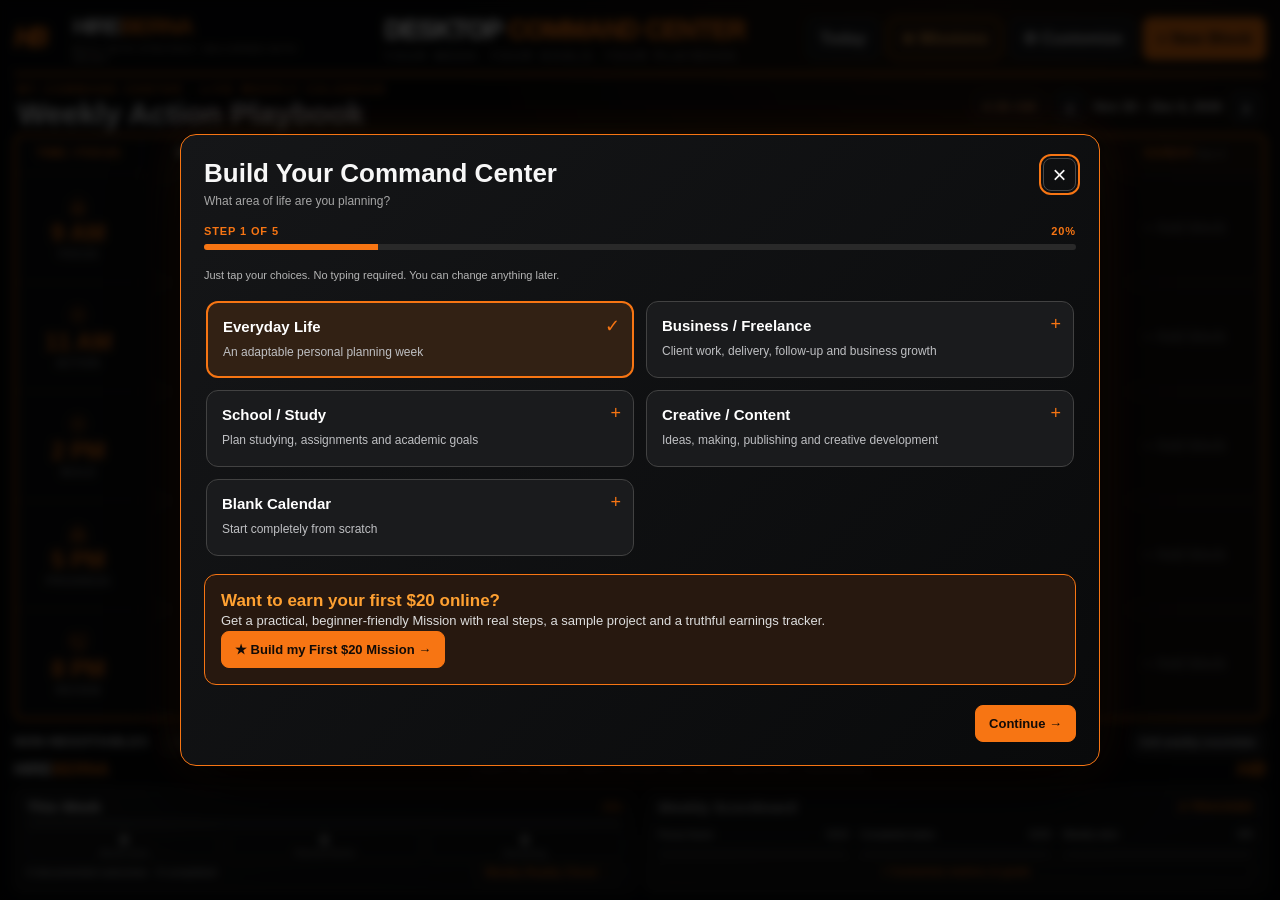
==== commit b1199190: "feat(wallpaper): daily sun/moon rail, optional local font imports, typography controls" ====
--- a/wallpaper/index.html
+++ b/wallpaper/index.html
@@ -337,6 +337,28 @@
 @media(max-width:1250px){.wall-clock{font-size:11px;padding:5px}.app-title small{display:none}}
 @media(max-width:850px){.wall-clock{display:none}}
 
+
+/* Desktop polish: non-destructive custom typography + daypart illustrations. */
+:root{--bp-title-font:Inter,"Segoe UI",Arial,sans-serif;--bp-body-font:Inter,"Segoe UI",Arial,sans-serif}
+body{font-family:var(--bp-body-font)}
+.brand-name,.app-title strong,h1,.card-title,.col-header,.time-label strong,.modal-header h2,.section-box h3{font-family:var(--bp-title-font)}
+.time-label{gap:4px;padding:5px 3px}
+.time-label .daypart-icon{display:inline-flex;align-items:center;justify-content:center;flex:none;color:var(--accent);width:22px;height:22px;opacity:.92}
+.time-label .daypart-icon svg{width:22px;height:22px;stroke:currentColor;fill:none;stroke-width:1.65;stroke-linecap:round;stroke-linejoin:round}
+.time-label small{line-height:1.12}
+html[data-bp-text-size="large"] .card-title{font-size:clamp(12px,1.02vw,16px)}
+html[data-bp-text-size="large"] .card-desc{font-size:clamp(11px,.92vw,14px)}
+html[data-bp-text-size="large"] .card-target{font-size:clamp(10px,.84vw,12px)}
+html[data-bp-text-size="small"] .card-title{font-size:clamp(10px,.78vw,13px)}
+html[data-bp-text-size="small"] .card-desc{font-size:clamp(9px,.68vw,11px)}
+html[data-bp-text-size="small"] .card-target{font-size:clamp(9px,.69vw,10px)}
+.font-preview{display:grid;grid-template-columns:1fr 1fr;gap:12px;margin:10px 0}
+.font-preview > div{background:#111214;border:1px solid #49413a;border-radius:8px;padding:12px;min-width:0}
+.font-preview strong,.font-preview span{display:block;margin-top:6px;overflow:hidden;text-overflow:ellipsis;white-space:nowrap}
+.font-preview strong{color:var(--accent);font-family:var(--bp-title-font);font-size:19px}
+.font-preview span{font-family:var(--bp-body-font);font-size:14px;color:#eee}
+@media(max-width:600px){.font-preview{grid-template-columns:1fr}}
+
 </style>
 
 </head>
@@ -350,7 +372,7 @@
       <div class="app-title"><strong>DESKTOP <span>COMMAND CENTER</span></strong><small>YOUR WEEK. YOUR GOALS. YOUR PLAYBOOK.</small></div>
       <div class="toolbar">
         <button class="quiet" id="jumpToday" type="button">Today</button>
-      <button class="display-btn" id="fullScreenDisplay" type="button" title="Use more of your screen to read the weekly calendar" aria-label="Toggle full screen desktop display">⛶ Full screen</button>
+
         <button class="mission-btn" id="missionOpen" type="button" title="Build or review a guided Mission">★ Missions</button>
         <button class="quiet" id="settingsButton" type="button">⚙ Customize</button>
         <button class="orange-button" id="newTask" type="button">+ New Block</button>
@@ -764,19 +786,121 @@
  state.profile.guidance={goal:preferences.goal||'',obstacle:preferences.obstacle||'',pace};
 }
 
-function applyTheme(){document.documentElement.style.setProperty('--accent',safeColor(state.profile.accent));document.body.style.backgroundColor=state.profile.background==='paper'?'#171717':'#08090a';let p=$('#brandPicture');if(p){p.innerHTML='';const image=sanitizeImage(state.profile.logo);if(image){const img=document.createElement('img');img.src=image;img.alt='Custom logo';img.style.cssText='max-width:49px;max-height:46px;object-fit:contain';p.appendChild(img)}else{p.textContent='HB'}}}
+
+/* Font personalization: import owned TrueType/OpenType fonts inside Customize; no font file is distributed. */
+const BP_FONTS_DB='bernaplan-user-fonts-v1',BP_FONT_STORE='fonts';
+const BP_BUILTIN_FONTS=[
+ {id:'system:default',name:'Default / Clean',family:'Inter,"Segoe UI",Arial,sans-serif'},
+ {id:'system:classic',name:'Classic / Editorial',family:'Georgia,"Times New Roman",serif'},
+ {id:'system:modern',name:'Modern / Geometric',family:'"Trebuchet MS",Verdana,sans-serif'},
+ {id:'system:bold',name:'Bold / Poster',family:'Impact,"Arial Narrow",Arial,sans-serif'},
+ {id:'system:digital',name:'Digital / Technical',family:'Consolas,"Courier New",monospace'}
+];
+const bpInstalledFonts=new Map();
+let bpFontsDb=null;
+function bpOpenFontDb(){return new Promise((resolve,reject)=>{
+ if(!window.indexedDB){reject(new Error('IndexedDB unavailable'));return;}
+ const request=indexedDB.open(BP_FONTS_DB,1);
+ request.onupgradeneeded=()=>{if(!request.result.objectStoreNames.contains(BP_FONT_STORE))request.result.createObjectStore(BP_FONT_STORE,{keyPath:'id'})};
+ request.onsuccess=()=>{bpFontsDb=request.result;resolve(bpFontsDb)};
+ request.onerror=()=>reject(request.error||new Error('Font storage unavailable'));
+})}
+function bpFontTransaction(mode,cb){return new Promise((resolve,reject)=>{
+ if(!bpFontsDb){reject(new Error('Font storage is not ready'));return}
+ const tx=bpFontsDb.transaction(BP_FONT_STORE,mode), store=tx.objectStore(BP_FONT_STORE);
+ const req=cb(store);req.onsuccess=()=>resolve(req.result);req.onerror=()=>reject(req.error||new Error('Font operation failed'));
+})}
+async function bpActivateFont(record){
+ if(!record||!record.id||!record.data)return;
+ const family='BPUserFont_'+record.id.replace(/[^a-zA-Z0-9_]/g,'');
+ const face=new FontFace(family,record.data);
+ await face.load();document.fonts.add(face);
+ bpInstalledFonts.set(record.id,{name:record.name,family});
+}
+async function bpRestoreFonts(){
+ try{
+  await bpOpenFontDb();
+  const all=await bpFontTransaction('readonly',s=>s.getAll());
+  for(const item of all){try{await bpActivateFont(item)}catch(e){console.warn('Could not load local font',item.name,e)}}
+  bpApplyFonts();
+ }catch(e){console.warn('Local font storage unavailable:',e)}
+}
+function bpFontFamily(id){
+ const builtin=BP_BUILTIN_FONTS.find(f=>f.id===id);
+ return builtin?.family||(bpInstalledFonts.get(id)?.family?`"${bpInstalledFonts.get(id).family}","Segoe UI",Arial,sans-serif`:'Inter,"Segoe UI",Arial,sans-serif');
+}
+function bpApplyFonts(){
+ if(!state?.profile)return;
+ document.documentElement.style.setProperty('--bp-title-font',bpFontFamily(state.profile.titleFont||'system:default'));
+ document.documentElement.style.setProperty('--bp-body-font',bpFontFamily(state.profile.bodyFont||'system:default'));
+ document.documentElement.setAttribute('data-bp-text-size',state.profile.textSize||'normal');
+}
+function bpFontOptions(selected){
+ return BP_BUILTIN_FONTS.map(f=>`<option value="${f.id}" ${f.id===selected?'selected':''}>${esc(f.name)}</option>`).join('')+
+ [...bpInstalledFonts].map(([id,f])=>`<option value="${esc(id)}" ${id===selected?'selected':''}>★ ${esc(f.name)}</option>`).join('');
+}
+function bpPreviewFontSettings(titleId,bodyId,size){
+ document.documentElement.style.setProperty('--bp-title-font',bpFontFamily(titleId));
+ document.documentElement.style.setProperty('--bp-body-font',bpFontFamily(bodyId));
+ document.documentElement.setAttribute('data-bp-text-size',size||'normal');
+}
+async function bpImportFonts(files){
+ if(!bpFontsDb){toast('This wallpaper cannot store custom fonts here. Try Lively’s installed wallpaper context.');return}
+ let success=0,failed=0,first=null;
+ for(const file of files){
+  if(!/\.(ttf|otf|woff2?|TTF|OTF)$/i.test(file.name)||file.size>1500000){failed++;continue}
+  const record={id:'custom:'+id().replace(/[^a-zA-Z0-9_]/g,''),name:file.name,data:await file.arrayBuffer()};
+  try{await bpActivateFont(record);await bpFontTransaction('readwrite',s=>s.put(record));success++;first??=record.id}
+  catch(e){failed++;console.warn('Import font failed:',file.name,e)}
+ }
+ const titleEl=$('#bpTitleFont'),bodyEl=$('#bpBodyFont');
+ if(titleEl&&bodyEl){
+  const oldT=titleEl.value,oldB=bodyEl.value;
+  titleEl.innerHTML=bpFontOptions(first||oldT);bodyEl.innerHTML=bpFontOptions(oldB);
+  titleEl.value=first||oldT;bodyEl.value=oldB;
+  bpPreviewFontSettings(titleEl.value,bodyEl.value,$('#bpTextSize')?.value);
+ }
+ toast(`${success} font${success===1?'':'s'} imported${failed?'; '+failed+' skipped (unsupported or invalid)':''}. Click Apply appearance to choose it.`);
+}
+async function bpRemoveFont(idToRemove){
+ if(!idToRemove?.startsWith('custom:')||!bpFontsDb)return;
+ await bpFontTransaction('readwrite',s=>s.delete(idToRemove));
+ bpInstalledFonts.delete(idToRemove);
+ if(state.profile.titleFont===idToRemove)state.profile.titleFont='system:default';
+ if(state.profile.bodyFont===idToRemove)state.profile.bodyFont='system:default';
+ save();bpApplyFonts();openSettings('appearance');toast('Imported font removed from this wallpaper.');
+}
+
+function applyTheme(){bpApplyFonts();document.documentElement.style.setProperty('--accent',safeColor(state.profile.accent));document.body.style.backgroundColor=state.profile.background==='paper'?'#171717':'#08090a';let p=$('#brandPicture');if(p){p.innerHTML='';const image=sanitizeImage(state.profile.logo);if(image){const img=document.createElement('img');img.src=image;img.alt='Custom logo';img.style.cssText='max-width:49px;max-height:46px;object-fit:contain';p.appendChild(img)}else{p.textContent='HB'}}}
 function toast(message){const el=$('#toast');el.textContent=message;el.style.display='block';clearTimeout(toastTimeout);toastTimeout=setTimeout(()=>el.style.display='none',3500)}
 const dateTitle=()=>{const d=fromKey(selectedWeek),e=addDays(d,6);const a=d.toLocaleDateString(undefined,{month:'short',day:'numeric'});const b=e.toLocaleDateString(undefined,{month:'short',day:'numeric',year:'numeric'});return `${a} – ${b}`};
 function draw(){applyTheme();applyWallpaperPrefs();renderMissionUi();$('.eyebrow').textContent=state.profile.name.toUpperCase()+' · LIVE WEEKLY CALENDAR';$('#weekLabel').textContent=dateTitle();renderCalendar();renderScoreboard();renderEssentials();refreshWallpaperClock()}
+
+function slotDaypart(time){
+ const hour=Number(String(time||'09:00').slice(0,2));
+ if(hour>=5&&hour<10)return 'sunrise';
+ if(hour>=10&&hour<16)return 'daytime';
+ if(hour>=16&&hour<20)return 'sunset';
+ return 'night';
+}
+function slotIcon(time){
+ const part=slotDaypart(time), paths={
+ sunrise:'<path d="M3 17h18 M5 20h14 M8 14a4 4 0 0 1 8 0"/><path d="M12 2v4 M3.6 7.6l2.3 2.3 M20.4 7.6l-2.3 2.3 M12 10v4"/>',
+ daytime:'<circle cx="12" cy="12" r="4"/><path d="M12 2v2 M12 20v2 M4.93 4.93l1.42 1.42 M17.65 17.65l1.42 1.42 M2 12h2 M20 12h2 M4.93 19.07l1.42-1.42 M17.65 6.35l1.42-1.42"/>',
+ sunset:'<path d="M2 17h20 M4 20h16 M7 14a5 5 0 0 1 10 0"/><path d="M12 3v4 M4 8l2.2 2 M20 8l-2.2 2 M12 10v4"/>',
+ night:'<path d="M20.5 14.4A8.5 8.5 0 0 1 9.6 3.5 8.5 8.5 0 1 0 20.5 14.4z"/><path d="M18 3v3 M16.5 4.5h3 M20 7v2 M19 8h2"/>'
+ };
+ return `<span class="daypart-icon" title="${part}" aria-hidden="true"><svg viewBox="0 0 24 24">${paths[part]}</svg></span>`;
+}
 function renderCalendar(){const week=weekRecord();const visible=missionVisibleTasks();const calendar=$('#calendar');calendar.style.setProperty('--slot-count',String(state.slots.length));calendar.innerHTML='';let top=document.createElement('div');top.className='col-header';top.style.color='var(--accent)';top.textContent='TIME / FOCUS';calendar.append(top);
 for(let day=0;day<7;day++){const d=addDays(fromKey(selectedWeek),day),h=document.createElement('div');h.className='col-header'+(localDateKey(d)===localDateKey(new Date())?' today':'');h.innerHTML=`${DAY_NAMES[day].toUpperCase()}<br><small style="font-weight:400;color:#999;margin-left:4px">${esc(d.toLocaleDateString(undefined,{month:'short',day:'numeric'}))}</small>`;calendar.append(h)}
-state.slots.forEach((slot,row)=>{const label=document.createElement('div');label.className='time-label';label.innerHTML=`<strong>${esc(timeLabel(slot.time))}</strong><small>${esc(slot.label)}</small>`;calendar.append(label);for(let day=0;day<7;day++){const cell=document.createElement('div');cell.className='calendar-cell'+(localDateKey(addDays(fromKey(selectedWeek),day))===localDateKey(new Date())?' is-today':'');const tasks=visible.filter(t=>t.day===day&&t.slot===row);if(!tasks.length){const empty=document.createElement('button');empty.className='empty-card';empty.textContent='+ Add block';empty.title='Add a block';empty.onclick=()=>openEditor(null,day,row);cell.append(empty)}else{tasks.forEach(t=>{const b=document.createElement('button');b.className='task-card'+(week.complete[t.id]?' done':'')+(t.missionOptional?' mission-optional':'')+(t.missionCore?' mission-core':'');b.innerHTML=`<span class="card-title">${esc(t.title)}</span><span class="card-desc">${esc(t.description||t.objective)}</span><span class="card-target">${t.target?'TARGET: '+esc(t.target):'ADD A CLEAR TARGET'}</span><span class="card-cardcheck" aria-hidden="true">${week.complete[t.id]?'✓':'○'}</span>`;b.setAttribute('aria-label',`${t.title}. ${t.description||t.objective}. Target: ${t.target||'not set'}. Open instructions and checklist.`);b.title=`${t.title} — ${t.description||t.objective} — Target: ${t.target||'not set'}`;b.onclick=()=>openTask(t.id);cell.append(b)});if(tasks.length>1)cell.style.overflowY='auto'}calendar.append(cell)}});
+state.slots.forEach((slot,row)=>{const label=document.createElement('div');label.className='time-label';label.innerHTML=`${slotIcon(slot.time)}<strong>${esc(timeLabel(slot.time))}</strong><small>${esc(slot.label)}</small>`;calendar.append(label);for(let day=0;day<7;day++){const cell=document.createElement('div');cell.className='calendar-cell'+(localDateKey(addDays(fromKey(selectedWeek),day))===localDateKey(new Date())?' is-today':'');const tasks=visible.filter(t=>t.day===day&&t.slot===row);if(!tasks.length){const empty=document.createElement('button');empty.className='empty-card';empty.textContent='+ Add block';empty.title='Add a block';empty.onclick=()=>openEditor(null,day,row);cell.append(empty)}else{tasks.forEach(t=>{const b=document.createElement('button');b.className='task-card'+(week.complete[t.id]?' done':'')+(t.missionOptional?' mission-optional':'')+(t.missionCore?' mission-core':'');b.innerHTML=`<span class="card-title">${esc(t.title)}</span><span class="card-desc">${esc(t.description||t.objective)}</span><span class="card-target">${t.target?'TARGET: '+esc(t.target):'ADD A CLEAR TARGET'}</span><span class="card-cardcheck" aria-hidden="true">${week.complete[t.id]?'✓':'○'}</span>`;b.setAttribute('aria-label',`${t.title}. ${t.description||t.objective}. Target: ${t.target||'not set'}. Open instructions and checklist.`);b.title=`${t.title} — ${t.description||t.objective} — Target: ${t.target||'not set'}`;b.onclick=()=>openTask(t.id);cell.append(b)});if(tasks.length>1)cell.style.overflowY='auto'}calendar.append(cell)}});
 const countable=missionCountable(),total=countable.length,done=countable.filter(t=>week.complete[t.id]).length;$('#doneBlocks').textContent=done;$('#totalBlocks').textContent=total;$('#openBlocks').textContent=total-done;const p=total?Math.round(done/total*100):0;$('#progressLabel').textContent=p+'%';$('#progressBar').style.width=p+'%';$('#actionProofStats').textContent=countable.filter(t=>week.complete[t.id]&&week.proofs?.[t.id]?.level==='documented').length+' documented outcomes · '+done+' completed';}
 function renderScoreboard(){const week=weekRecord();if(state.mission){const totals=missionSummary();$('#metricCount').textContent='MISSION · REAL RESULTS';const lines=[['Prospects',totals.prospects,10,''],['Offers sent',totals.offers,5,''],['Money received',totals.paid,20,'$']];$('#scoreboard').innerHTML=lines.map(([label,val,target,prefix])=>`<div class="score-line"><span class="score-label">${esc(label)}</span><div class="score-track"><div class="score-fill" style="width:${Math.min(100,100*val/target)}%"></div></div><span class="score-value">${prefix}${esc(String(val))}/${prefix}${target}</span></div>`).join('');return;}$('#metricCount').textContent=state.metrics.length+' TRACKED';$('#scoreboard').innerHTML=state.metrics.map(m=>{const value=m.id==='tasks'?state.tasks.filter(t=>week.complete[t.id]).length:(Number(week.metrics[m.id])||0),target=Number(m.target)||0,percent=target?Math.min(100,Math.max(0,value/target*100)):0;return `<div class="score-line"><span class="score-label" title="${esc(m.name)}">${esc(m.name)}</span><div class="score-track"><div class="score-fill" style="width:${percent}%"></div></div><span class="score-value">${esc(String(value))}/${esc(String(target))}</span></div>`}).join('')||'<p class="small-hint">Add a metric to begin tracking your wins.</p>'}
 function renderEssentials(){const week=weekRecord();const count=state.essentials.filter(e=>week.nonneg[e.id]).length;$('#nonnegCount').textContent=`${count}/${state.essentials.length}`;$('#nonnegPanel').innerHTML=state.essentials.map(e=>`<label><input type="checkbox" data-nonneg="${esc(e.id)}" ${week.nonneg[e.id]?'checked':''}/><span>${esc(e.name)}</span></label>`).join('')||'<p class="small-hint">Add essentials in Setup.</p>';$('#nonnegStrip').innerHTML=state.essentials.map(e=>`<button class="nonneg-chip ${week.nonneg[e.id]?'hit':''}" data-nonneg-btn="${esc(e.id)}">${week.nonneg[e.id]?'✓':'○'} ${esc(e.name)}</button>`).join('')}
 function setNonneg(item,value){weekRecord().nonneg[item]=value;save();draw()}
 const openModal=(html,wide=false)=>{const ov=$('#overlay');ov.classList.remove('hidden');ov.setAttribute('aria-hidden','false');ov.innerHTML=`<div class="modal ${wide?'wide':''}" role="dialog" aria-modal="true" aria-label="BernAPlan dialog">${html}</div>`;ov.querySelector('.close-btn')?.addEventListener('click',closeModal);ov.querySelector('input,button,textarea,select')?.focus()};
-function closeModal(){if(focusTick){clearInterval(focusTick);focusTick=null;}const ov=$('#overlay');ov.classList.add('hidden');ov.setAttribute('aria-hidden','true');ov.innerHTML='';activeTask=null;editingTask=false}
+function closeModal(){if(typeof bpApplyFonts==='function')bpApplyFonts();if(focusTick){clearInterval(focusTick);focusTick=null;}const ov=$('#overlay');ov.classList.add('hidden');ov.setAttribute('aria-hidden','true');ov.innerHTML='';activeTask=null;editingTask=false}
 function head(title,subtitle=''){return `<div class="modal-header"><div><h2>${esc(title)}</h2><p>${esc(subtitle)}</p></div><button type="button" class="close-btn" aria-label="Close">×</button></div>`}
 function bullets(lines,ordered=false){const tag=ordered?'ol':'ul';return `<${tag}>${(lines||[]).map(t=>`<li>${esc(t)}</li>`).join('')}</${tag}>`}
 const lines=text=>String(text||'').split(/\r?\n/).map(t=>t.trim()).filter(Boolean);
@@ -936,7 +1060,12 @@
 if(settingsTab==='schedule'){container.innerHTML=`<div class="section-box"><h3>Not sure what to put in your calendar?</h3><p>Answer four quick multiple-choice questions. We’ll build a weekly playbook with guided instructions based on your goals—no long forms or paid AI.</p><button class="primary-btn" type="button" id="restartWizard">✦ Build a guided weekly plan →</button><p class="small-hint">Rebuilding will replace the current task layout after confirmation. Export a backup first if you need to preserve it.</p></div><p class="small-hint">Your calendar always shows Monday–Sunday. Edit the time rows without changing the seven-day layout.</p><div id="slotFields">${state.slots.map((s,i)=>`<div class="form-grid"><div class="field"><label>Row ${i+1} time</label><input type="time" data-time="${i}" value="${esc(s.time)}" /></div><div class="field"><label>Focus label</label><input data-slot-label="${i}" value="${esc(s.label)}" /></div></div>`).join('')}</div><div class="modal-actions"><button class="primary-btn" id="saveSlots">Save times</button><button class="secondary-btn" id="addSlot">+ Add row</button>${state.slots.length>1?'<button class="secondary-btn" id="removeSlot">Remove last row</button>':''}</div><div class="section-box"><h3>Starting templates</h3><p>Choose a user-focused example, or start blank. Changing templates replaces the current weekly block definitions, so export a backup first if needed.</p><div class="template-options">${Object.entries(CATALOG).map(([key,val])=>`<button class="template-btn" data-template="${key}"><b>${esc(val.label)}</b><small>${esc(val.description)}</small></button>`).join('')}</div></div>`;
 $('#restartWizard').onclick=()=>openWelcome(true);
 $('#saveSlots').onclick=()=>{const inputs=[...container.querySelectorAll('[data-time]')];const slots=inputs.map((el,i)=>({id:state.slots[i].id,time:el.value,label:container.querySelector(`[data-slot-label="${i}"]`).value.trim()||'FOCUS'}));if(slots.some(x=>!/^\d\d:\d\d$/.test(x.time))){toast('Every time row needs a valid time');return}if(new Set(slots.map(x=>x.time)).size!==slots.length){toast('Each row needs a different time');return}state.slots=slots;save();draw();toast('Time rows updated')};$('#addSlot').onclick=()=>{if(state.slots.length>=9){toast('Maximum 9 rows to keep the calendar readable');return}state.slots.push({id:id(),time:'12:00',label:'NEW ROW'});save();draw();openSettings('schedule')};const rm=$('#removeSlot');if(rm)rm.onclick=()=>{const i=state.slots.length-1;if(state.tasks.some(t=>t.slot===i)&&!confirm('Remove the last row and all blocks in it?'))return;state.tasks=state.tasks.filter(t=>t.slot!==i);state.slots.pop();save();draw();openSettings('schedule')};container.querySelectorAll('[data-template]').forEach(btn=>btn.onclick=()=>{if(state.tasks.length&&!confirm('Replace your current calendar blocks with this template? Export a backup first if needed.'))return;applyTemplate(btn.dataset.template);save();draw();openSettings('schedule');toast('Calendar template loaded')});}
-if(settingsTab==='appearance'){container.innerHTML=`<div class="form-grid">${field('Name your command center','customName',state.profile.name)}${field('Accent color','customAccent',safeColor(state.profile.accent),{type:'color'})}</div><div class="field"><label>Header logo (PNG, JPEG, WebP under 200 KB)</label><input type="file" id="customLogo" accept="image/png,image/jpeg,image/webp"/></div><p class="small-hint">Leave the logo picker untouched to keep the current mark. Uploading your own logo is free. HireBerna product attribution remains in the header/footer.</p><div class="modal-actions"><button class="primary-btn" id="saveAppearance">Apply appearance</button><button class="secondary-btn" id="resetLogo">Remove custom logo</button></div>`;let newLogo=state.profile.logo;$('#customLogo').onchange=async e=>{const f=e.target.files?.[0];if(!f)return;if(f.size>200000||!['image/png','image/jpeg','image/webp'].includes(f.type)){toast('Choose a PNG, JPEG, or WebP smaller than 200 KB');e.target.value='';return}newLogo=await new Promise(res=>{const r=new FileReader();r.onload=()=>res(r.result);r.readAsDataURL(f)});toast('Logo ready — click Apply appearance')};$('#saveAppearance').onclick=()=>{state.profile.name=$('#customName').value.trim()||'My Command Center';state.profile.accent=safeColor($('#customAccent').value);state.profile.logo=sanitizeImage(newLogo);save();draw();closeModal();toast('Appearance updated')};$('#resetLogo').onclick=()=>{state.profile.logo=null;save();draw();openSettings('appearance');toast('Custom logo removed')}}
+if(settingsTab==='appearance'){container.innerHTML=`<div class="form-grid">${field('Name your command center','customName',state.profile.name)}${field('Accent color','customAccent',safeColor(state.profile.accent),{type:'color'})}</div><div class="field"><label>Header logo (PNG, JPEG, WebP under 200 KB)</label><input type="file" id="customLogo" accept="image/png,image/jpeg,image/webp"/></div><p class="small-hint">Leave the logo picker untouched to keep the current mark. Uploading your own logo is free. HireBerna product attribution remains in the header/footer.</p><div class="section-box" style="margin-top:12px"><h3>✦ Customize your fonts — FREE</h3><p class="small-hint">Use a built-in typeface or import your own .TTF, .OTF, .WOFF or .WOFF2 font files. Display fonts work best for titles; readable fonts work best for instructions. Your font files stay on this device.</p><div class="form-grid"><div class="field"><label for="bpTitleFont">Headings & task titles</label><select id="bpTitleFont">${bpFontOptions(state.profile.titleFont||'system:default')}</select></div><div class="field"><label for="bpBodyFont">Tasks & instructions</label><select id="bpBodyFont">${bpFontOptions(state.profile.bodyFont||'system:default')}</select></div></div><div class="field"><label for="bpTextSize">Calendar text size</label><select id="bpTextSize"><option value="small" ${state.profile.textSize==='small'?'selected':''}>Compact</option><option value="normal" ${!state.profile.textSize||state.profile.textSize==='normal'?'selected':''}>Standard</option><option value="large" ${state.profile.textSize==='large'?'selected':''}>Large</option></select></div><div class="font-preview"><div><small>HEADINGS</small><strong>Weekly Action Playbook</strong></div><div><small>INSTRUCTIONS</small><span>Choose a clear task and take your next step.</span></div></div><div class="field"><label>Import your own font files</label><input id="bpFontFiles" type="file" accept=".ttf,.otf,.woff,.woff2" multiple /></div><p class="small-hint">Legacy .PFM and .FON fonts are not supported. Font files are saved separately in this wallpaper's local browser storage and are not part of JSON task backups. Re-import after moving to another device or reinstalling the wallpaper.</p><button class="secondary-btn" type="button" id="bpRemoveFont">Remove selected imported font</button></div><div class="modal-actions"><button class="primary-btn" id="saveAppearance">Apply appearance</button><button class="secondary-btn" id="resetLogo">Remove custom logo</button></div>`;let newLogo=state.profile.logo;
+const previewBPFonts=()=>bpPreviewFontSettings($('#bpTitleFont').value,$('#bpBodyFont').value,$('#bpTextSize').value);
+['bpTitleFont','bpBodyFont','bpTextSize'].forEach(k=>$('#'+k).onchange=previewBPFonts);
+$('#bpFontFiles').onchange=async e=>{const files=[...e.target.files];if(files.length)await bpImportFonts(files)};
+$('#bpRemoveFont').onclick=async()=>{const chosen=$('#bpTitleFont').value.startsWith('custom:')?$('#bpTitleFont').value:$('#bpBodyFont').value; if(!chosen.startsWith('custom:')){toast('Choose an imported font first');return}if(confirm('Remove this imported font from the wallpaper?'))await bpRemoveFont(chosen)};
+$('#customLogo').onchange=async e=>{const f=e.target.files?.[0];if(!f)return;if(f.size>200000||!['image/png','image/jpeg','image/webp'].includes(f.type)){toast('Choose a PNG, JPEG, or WebP smaller than 200 KB');e.target.value='';return}newLogo=await new Promise(res=>{const r=new FileReader();r.onload=()=>res(r.result);r.readAsDataURL(f)});toast('Logo ready — click Apply appearance')};$('#saveAppearance').onclick=()=>{state.profile.name=$('#customName').value.trim()||'My Command Center';state.profile.accent=safeColor($('#customAccent').value);state.profile.logo=sanitizeImage(newLogo);state.profile.titleFont=$('#bpTitleFont').value;state.profile.bodyFont=$('#bpBodyFont').value;state.profile.textSize=$('#bpTextSize').value;save();draw();closeModal();toast('Appearance updated')};$('#resetLogo').onclick=()=>{state.profile.logo=null;save();draw();openSettings('appearance');toast('Custom logo removed')}}
 if(settingsTab==='goals'){const week=weekRecord();container.innerHTML=`<p class="small-hint">Choose the exact numbers that matter to you. Metrics are only increased when you log real results.</p><div id="metricEditors">${state.metrics.map((m,i)=>`<div class="metric-editor"><div class="field"><label>Metric ${i+1}</label><input data-metric-name="${i}" value="${esc(m.name)}"/></div><div class="field"><label>Weekly goal</label><input type="number" min="0" data-metric-target="${i}" value="${esc(m.target)}"/></div><button class="secondary-btn" data-remove-metric="${i}" aria-label="Remove metric">×</button></div>`).join('')}</div><div class="modal-actions"><button id="saveMetrics" class="primary-btn">Save metrics</button><button id="addMetric" class="secondary-btn">+ Add metric</button><button id="adjustMetrics" class="secondary-btn">Log / correct progress</button></div>`;$('#saveMetrics').onclick=()=>{state.metrics=state.metrics.map((m,i)=>({...m,name:container.querySelector(`[data-metric-name="${i}"]`).value.trim()||m.name,target:Math.max(0,Number(container.querySelector(`[data-metric-target="${i}"]`).value)||0)}));save();draw();openSettings('goals');toast('Weekly goals saved')};$('#addMetric').onclick=()=>{if(state.metrics.length>=12){toast('Limit 12 metrics to keep the board readable');return}state.metrics.push({id:id(),name:'New metric',target:5,unit:'count'});save();draw();openSettings('goals')};container.querySelectorAll('[data-remove-metric]').forEach(btn=>btn.onclick=()=>{if(!confirm('Remove this metric from the scoreboard?'))return;state.metrics.splice(Number(btn.dataset.removeMetric),1);save();draw();openSettings('goals')});$('#adjustMetrics').onclick=()=>openAdjustMetrics();}
 if(settingsTab==='essentials'){container.innerHTML=`<p class="small-hint">Choose the must-do habits or commitments for this week. Check them off in the board's bottom strip.</p><div id="essentialFields">${state.essentials.map((e,i)=>`<div class="field"><label>Essential ${i+1}</label><input data-essential="${i}" value="${esc(e.name)}"/></div>`).join('')}</div><div class="modal-actions"><button id="saveEssentials" class="primary-btn">Save essentials</button><button id="addEssential" class="secondary-btn">+ Add essential</button><button id="removeEssential" class="secondary-btn">Remove last</button></div>`;$('#saveEssentials').onclick=()=>{state.essentials=state.essentials.map((e,i)=>({...e,name:container.querySelector(`[data-essential="${i}"]`).value.trim()||e.name}));save();draw();openSettings('essentials');toast('Essentials saved')};$('#addEssential').onclick=()=>{if(state.essentials.length>=15){toast('Maximum 15 essentials');return}state.essentials.push({id:id(),name:'New essential'});save();draw();openSettings('essentials')};$('#removeEssential').onclick=()=>{state.essentials.pop();save();draw();openSettings('essentials')};}
 if(settingsTab==='data'){container.innerHTML=`<div class="section-box"><h3>Your data stays on this device</h3><p>BernAPlan currently uses browser local storage. It does NOT have cloud backup, direct Google/Outlook calendar synchronization, or automatic device syncing yet. Export your data regularly, especially before clearing browser data or changing computers.</p></div><div class="modal-actions"><button id="exportBackup" class="primary-btn">↓ Export JSON backup</button><button id="importBackup" class="secondary-btn">↑ Import backup</button><input id="backupFile" type="file" accept="application/json,.json" class="hidden"/></div><p class="small-hint">This is an early prototype developed independently of the existing v0.4.2 desktop release. Import only backups exported by this prototype.</p>`;$('#exportBackup').onclick=()=>downloadFile('BernAPlan-backup-'+localDateKey(new Date())+'.json',JSON.stringify(state,null,2),'application/json');$('#importBackup').onclick=()=>$('#backupFile').click();$('#backupFile').onchange=async e=>{const file=e.target.files?.[0];if(!file)return;if(file.size>1e6){toast('Backup is too large');return}let candidate;try{candidate=JSON.parse(await file.text());if(candidate.version!==1||!Array.isArray(candidate.tasks)||!Array.isArray(candidate.slots)||!Array.isArray(candidate.metrics)||!Array.isArray(candidate.essentials)||typeof candidate.weeks!=='object')throw Error('Invalid format')}catch(err){toast('Invalid BernAPlan prototype backup');return}if(!confirm('Import this backup and replace the current local board?'))return;state=candidate;save();draw();closeModal();toast('Backup imported')};}
@@ -1097,7 +1226,7 @@
  drawWizard();
 }
 $('#missionOpen').onclick=openMissionHub;$('#calendar').addEventListener('click',()=>{});$('#prevWeek').onclick=()=>{selectedWeek=localDateKey(addDays(fromKey(selectedWeek),-7));draw()};$('#nextWeek').onclick=()=>{selectedWeek=localDateKey(addDays(fromKey(selectedWeek),7));draw()};$('#jumpToday').onclick=()=>{selectedWeek=localDateKey(beginningOfWeek());draw()};
-const fullscreenButton=$('#fullScreenDisplay');if(fullscreenButton){fullscreenButton.onclick=async()=>{try{if(document.fullscreenElement){await document.exitFullscreen()}else{await document.documentElement.requestFullscreen()}}catch(e){toast('Full screen is unavailable here. Try F11 in your browser.')}};document.addEventListener('fullscreenchange',()=>{fullscreenButton.textContent=document.fullscreenElement?'⛶ Exit full screen':'⛶ Full screen'})}$('#newTask').onclick=()=>openEditor();$('#settingsButton').onclick=()=>openSettings('appearance');$('#openSetup').onclick=()=>openSettings('schedule');$('#editScoreboard').onclick=()=>state.mission?openMissionLog():openSettings('goals');$('#weeklyReview').onclick=openWeeklyReview;$('#editNonneg').onclick=()=>openSettings('essentials');$('#nonnegPanel').onchange=e=>{if(e.target.matches('[data-nonneg]'))setNonneg(e.target.dataset.nonneg,e.target.checked)};$('#nonnegStrip').onclick=e=>{const btn=e.target.closest('[data-nonneg-btn]');if(btn){const key=btn.dataset.nonnegBtn;setNonneg(key,!weekRecord().nonneg[key])}};$('#overlay').addEventListener('click',e=>{if(e.target===$('#overlay'))closeModal()});document.addEventListener('keydown',e=>{if(e.key==='Escape'&&!$('#overlay').classList.contains('hidden'))closeModal()});
+$('#newTask').onclick=()=>openEditor();$('#settingsButton').onclick=()=>openSettings('appearance');$('#openSetup').onclick=()=>openSettings('schedule');$('#editScoreboard').onclick=()=>state.mission?openMissionLog():openSettings('goals');$('#weeklyReview').onclick=openWeeklyReview;$('#editNonneg').onclick=()=>openSettings('essentials');$('#nonnegPanel').onchange=e=>{if(e.target.matches('[data-nonneg]'))setNonneg(e.target.dataset.nonneg,e.target.checked)};$('#nonnegStrip').onclick=e=>{const btn=e.target.closest('[data-nonneg-btn]');if(btn){const key=btn.dataset.nonnegBtn;setNonneg(key,!weekRecord().nonneg[key])}};$('#overlay').addEventListener('click',e=>{if(e.target===$('#overlay'))closeModal()});document.addEventListener('keydown',e=>{if(e.key==='Escape'&&!$('#overlay').classList.contains('hidden'))closeModal()});
 
 /* Lively Wallpaper adapter, intentionally separate from personal task persistence. */
 const wallpaperPrefs={accent:null,showClock:true,highlightCurrent:true,largerText:false};
@@ -1149,7 +1278,7 @@
 const previousGuidesImproved=state.tasks.reduce((n,t)=>n+(!t.missionId&&improveGuideIfGeneric(t)?1:0),0);
 const agendaImproved=upgradeGeneratedCalendar();
 if(previousGuidesImproved||agendaImproved||!localStorage.getItem(KEY))save();
-draw();if(!state.configured)openWelcome();
+draw();bpRestoreFonts();if(!state.configured)openWelcome();
 })();
 
 </script>
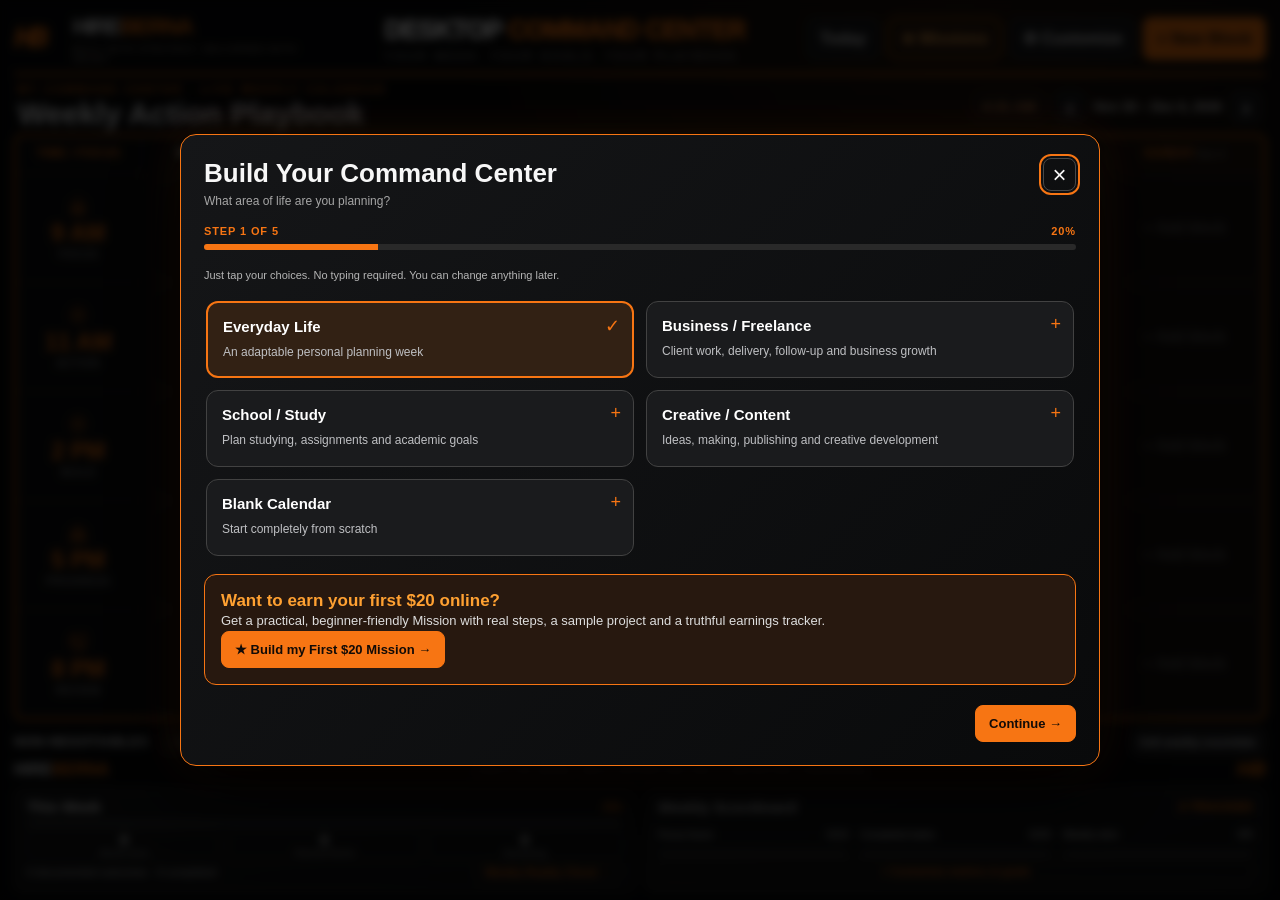
==== commit e28b69a4: "fix(fonts): hide browser-rejected 2K12 style; preserve 16 verified compatible styles" ====
--- a/wallpaper/index.html
+++ b/wallpaper/index.html
@@ -340,8 +340,8 @@
 
 /* Desktop polish: non-destructive custom typography + daypart illustrations. */
 :root{--bp-title-font:Inter,"Segoe UI",Arial,sans-serif;--bp-body-font:Inter,"Segoe UI",Arial,sans-serif}
-body{font-family:var(--bp-body-font)}
-.brand-name,.app-title strong,h1,.card-title,.col-header,.time-label strong,.modal-header h2,.section-box h3{font-family:var(--bp-title-font)}
+body,.shell,button,input,select,textarea,.card-desc,.card-target,.section-box p,.section-box li,.section-box label{font-family:var(--bp-body-font)}
+.brand-name,.app-title strong,h1,h2,h3,.card-title,.col-header,.time-label strong,.modal-header h2,.section-box h3{font-family:var(--bp-title-font)}
 .time-label{gap:4px;padding:5px 3px}
 .time-label .daypart-icon{display:inline-flex;align-items:center;justify-content:center;flex:none;color:var(--accent);width:22px;height:22px;opacity:.92}
 .time-label .daypart-icon svg{width:22px;height:22px;stroke:currentColor;fill:none;stroke-width:1.65;stroke-linecap:round;stroke-linejoin:round}
@@ -359,6 +359,35 @@
 .font-preview span{font-family:var(--bp-body-font);font-size:14px;color:#eee}
 @media(max-width:600px){.font-preview{grid-template-columns:1fr}}
 
+
+/* Font controls deliberately avoid native <select> menus: Lively/CEF can lose focus
+   to the desktop icon layer when a platform select popup is opened. */
+.bp-font-picker{border:1px solid #403328;border-radius:9px;background:#101114;padding:10px;max-height:232px;overflow-y:auto;overscroll-behavior:contain;user-select:none;-webkit-user-select:none}
+.bp-font-group{margin-bottom:10px}
+.bp-font-group:last-child{margin-bottom:0}
+.bp-font-group-name{font-family:Arial,sans-serif;font-size:10px;font-weight:800;letter-spacing:.6px;color:#a8a3a0;margin:2px 1px 8px}
+.bp-font-grid{display:grid;grid-template-columns:repeat(auto-fill,minmax(144px,1fr));gap:7px}
+.bp-font-tile{display:flex;flex-direction:column;align-items:flex-start;justify-content:center;text-align:left;min-height:56px;border:1px solid #534137;border-radius:7px;padding:8px 9px;background:#1a1b1c;color:#fff;cursor:pointer;user-select:none;-webkit-user-select:none;touch-action:manipulation;box-sizing:border-box}
+.bp-font-tile:hover,.bp-font-tile:focus-visible{border-color:var(--accent);background:#262018;outline:none}
+.bp-font-tile.selected{border:2px solid var(--accent);background:#3c250f;padding:7px 8px}
+.bp-font-tile.pending{opacity:.7}
+.bp-font-tile-name{display:block;max-width:100%;font-size:15px;line-height:1.15;overflow:hidden;text-overflow:ellipsis;white-space:nowrap;pointer-events:none}
+.bp-font-tile-state{display:block;font:10px Arial,sans-serif!important;margin-top:5px;letter-spacing:.2px;color:#c9baa9;pointer-events:none}
+.bp-font-tile.selected .bp-font-tile-state{color:#ffc18d}
+.bp-font-size-row{display:flex;gap:8px;user-select:none;-webkit-user-select:none}
+.bp-font-size-tile{background:#191a1b;color:white;border:1px solid #534137;border-radius:7px;padding:10px 14px;flex:1;cursor:pointer;font-weight:750}
+.bp-font-size-tile.selected{background:#3c250f;border:2px solid var(--accent);color:#fff}
+@media(max-width:600px){.bp-font-grid{grid-template-columns:repeat(2,minmax(0,1fr))}.bp-font-picker{max-height:190px}}
+
+/* Settings remain readable even when a decorative font is selected for the calendar. */
+#settingsBody{--bp-body-font:Inter,"Segoe UI",Arial,sans-serif;--bp-title-font:Inter,"Segoe UI",Arial,sans-serif}
+.bp-library{border-color:#634728;margin-top:14px}
+.bp-library-list{display:flex;flex-direction:column;gap:7px;max-height:200px;overflow:auto;margin:8px 0}
+.bp-library-row{display:flex;align-items:center;gap:10px;padding:7px 10px;border:1px solid #4c3c30;border-radius:7px;background:#16191a}
+.bp-library-sample{font-size:18px;min-width:0;flex:1;overflow:hidden;text-overflow:ellipsis;white-space:nowrap}
+.bp-library-tag{color:#9ce3be;font-size:12px;font-weight:700}
+.bp-library-remove{padding:5px 9px!important;font-size:12px!important}
+.bp-library .modal-actions{flex-wrap:wrap;margin-top:9px}
 </style>
 
 </head>
@@ -796,7 +825,42 @@
  {id:'system:bold',name:'Bold / Poster',family:'Impact,"Arial Narrow",Arial,sans-serif'},
  {id:'system:digital',name:'Digital / Technical',family:'Consolas,"Courier New",monospace'}
 ];
+const BP_PERSONAL_FONTS=[
+ {id:'personal:alpha-male',name:'Alpha Male Modern',family:'AlphaMaleModern'},
+ {id:'personal:boxpot',name:'Boxpot',family:'Boxpot'},
+ {id:'personal:computer',name:'Computerfont',family:'Computerfont'},
+ {id:'personal:digital-arcade',name:'Digital Arcade',family:'Digital Arcade'},
+ {id:'personal:digital-dare',name:'Digital Dare',family:'Digital Dare'},
+ {id:'personal:digital-glitch',name:'Digital Glitch Demo',family:'Digital Glitch Demo'},
+ {id:'personal:gabrielle',name:'Gabrielle',family:'Gabrielle'},
+ {id:'personal:game-music',name:'Game Music Love',family:'Game Music Love'},
+ {id:'personal:modern-conformist',name:'Modern Conformist',family:'Modern Conformist'},
+ {id:'personal:modern-settlement',name:'Modern Settlement',family:'Modern Settlement'},
+ {id:'personal:modern-vision',name:'Modern Vision',family:'Modern Vision'},
+ {id:'personal:music-television',name:'Music Television Selector',family:'music television selector'},
+ {id:'personal:robot-font',name:'Robot Font',family:'Robot_Font'},
+ {id:'personal:robotica',name:'Robotica',family:'Robotica'},
+ {id:'personal:scriptina',name:'Scriptina Pro',family:'Scriptina Pro'},
+ {id:'personal:selfish',name:'Selfish',family:'Selfish'}
+];
+const bpCleanFontName=s=>String(s||'').replace(/\.(ttf|otf|woff2?|TTF|OTF)$/i,'').replace(/[^a-z0-9]/gi,'').toLowerCase();
+function bpPersonalFontIdForFile(filename){
+ const key=bpCleanFontName(filename);
+ const aliases={boxpot1:'personal:boxpot',musictelevisionselector1:'personal:music-television'};
+ if(aliases[bpCleanFontName(filename)])return aliases[bpCleanFontName(filename)];
+ return BP_PERSONAL_FONTS.find(f=>[f.name,f.family,f.id.slice(9)].some(v=>bpCleanFontName(v)===key))?.id||null;
+}
+function bpMatchingImportedFont(displayName){
+ const search=bpCleanFontName(displayName);
+ for(const [fid,font] of bpInstalledFonts){
+  if(bpCleanFontName(font.name)===search||bpPersonalFontIdForFile(font.name)===BP_PERSONAL_FONTS.find(f=>bpCleanFontName(f.name)===search)?.id)return font.family;
+ }
+ return null;
+}
 const bpInstalledFonts=new Map();
+const bpFontFaces=new Map();
+const bpFontRecords=new Map(); // Raw user-owned files; for local backups and restores.
+let bpFontStorageReady=false;
 let bpFontsDb=null;
 function bpOpenFontDb(){return new Promise((resolve,reject)=>{
  if(!window.indexedDB){reject(new Error('IndexedDB unavailable'));return;}
@@ -806,28 +870,54 @@
  request.onerror=()=>reject(request.error||new Error('Font storage unavailable'));
 })}
 function bpFontTransaction(mode,cb){return new Promise((resolve,reject)=>{
- if(!bpFontsDb){reject(new Error('Font storage is not ready'));return}
+ if(!bpFontsDb){reject(new Error('Font library storage is unavailable'));return}
+ let result;
  const tx=bpFontsDb.transaction(BP_FONT_STORE,mode), store=tx.objectStore(BP_FONT_STORE);
- const req=cb(store);req.onsuccess=()=>resolve(req.result);req.onerror=()=>reject(req.error||new Error('Font operation failed'));
+ try{
+  const req=cb(store);
+  req.onsuccess=()=>{result=req.result};
+  req.onerror=()=>reject(req.error||new Error('Font request failed'));
+ }catch(e){reject(e);return}
+ // Resolve only after the transaction commits, not while it is still pending.
+ tx.oncomplete=()=>resolve(result);
+ tx.onerror=()=>reject(tx.error||new Error('Font library write failed'));
+ tx.onabort=()=>reject(tx.error||new Error('Font library operation cancelled'));
 })}
 async function bpActivateFont(record){
- if(!record||!record.id||!record.data)return;
+ if(!record||!record.id||!record.data)throw Error('Missing font data');
  const family='BPUserFont_'+record.id.replace(/[^a-zA-Z0-9_]/g,'');
  const face=new FontFace(family,record.data);
- await face.load();document.fonts.add(face);
+ await face.load();
+ const previous=bpFontFaces.get(record.id);
+ if(previous)document.fonts.delete(previous);
+ document.fonts.add(face);
+ bpFontFaces.set(record.id,face);
  bpInstalledFonts.set(record.id,{name:record.name,family});
+ bpFontRecords.set(record.id,{id:record.id,name:record.name,data:record.data});
 }
 async function bpRestoreFonts(){
  try{
   await bpOpenFontDb();
+  bpFontStorageReady=true;
   const all=await bpFontTransaction('readonly',s=>s.getAll());
   for(const item of all){try{await bpActivateFont(item)}catch(e){console.warn('Could not load local font',item.name,e)}}
-  bpApplyFonts();
- }catch(e){console.warn('Local font storage unavailable:',e)}
+ }catch(e){bpFontStorageReady=false;console.warn('Local font storage unavailable:',e)}
+ bpApplyFonts();
+ bpFontPickerRefresh();
+ bpRenderFontLibrary();
 }
 function bpFontFamily(id){
  const builtin=BP_BUILTIN_FONTS.find(f=>f.id===id);
- return builtin?.family||(bpInstalledFonts.get(id)?.family?`"${bpInstalledFonts.get(id).family}","Segoe UI",Arial,sans-serif`:'Inter,"Segoe UI",Arial,sans-serif');
+ if(builtin)return builtin.family;
+ const personal=BP_PERSONAL_FONTS.find(f=>f.id===id);
+ if(personal){
+  const imported=bpInstalledFonts.get(personal.id)?.family||bpMatchingImportedFont(personal.name);
+  // A custom font is guaranteed only when the user imported its file; otherwise
+  // the local Windows installation may supply it and the browser may fall back.
+  return imported?`"${imported}","Segoe UI",Arial,sans-serif`:'"Segoe UI",Arial,sans-serif';
+ }
+ const importedFont=bpInstalledFonts.get(id);
+ return importedFont?`"${importedFont.family}","Segoe UI",Arial,sans-serif`:'Inter,"Segoe UI",Arial,sans-serif';
 }
 function bpApplyFonts(){
  if(!state?.profile)return;
@@ -836,39 +926,170 @@
  document.documentElement.setAttribute('data-bp-text-size',state.profile.textSize||'normal');
 }
 function bpFontOptions(selected){
- return BP_BUILTIN_FONTS.map(f=>`<option value="${f.id}" ${f.id===selected?'selected':''}>${esc(f.name)}</option>`).join('')+
- [...bpInstalledFonts].map(([id,f])=>`<option value="${esc(id)}" ${id===selected?'selected':''}>★ ${esc(f.name)}</option>`).join('');
+ const opts=fonts=>fonts.map(f=>`<option value="${esc(f.id)}" ${f.id===selected?'selected':''}>${esc(f.name)}${f.id.startsWith('personal:')?(bpInstalledFonts.has(f.id)||bpMatchingImportedFont(f.name)?'  ✓ Ready':'  · Import required'):''}</option>`).join('');
+ return `<optgroup label="Easy-to-read & built-in">${opts(BP_BUILTIN_FONTS)}</optgroup>`+
+ `<optgroup label="Your custom fonts (import files to activate)">${opts(BP_PERSONAL_FONTS)}</optgroup>`+
+ ([...bpInstalledFonts].length?`<optgroup label="Imported into this wallpaper">${[...bpInstalledFonts].map(([id,f])=>`<option value="${esc(id)}" ${id===selected?'selected':''}>★ ${esc(f.name)}</option>`).join('')}</optgroup>`:'');
+}
+function bpFontTiles(selected,kind){
+ const groups=[['BUILT-IN — WORKS IMMEDIATELY',BP_BUILTIN_FONTS],['YOUR COLLECTION — ADD FONT FILES ONCE',BP_PERSONAL_FONTS]];
+ const imported=[...bpInstalledFonts].filter(([id])=>id.startsWith('custom:')).map(([id,f])=>({id,name:f.name}));
+ if(imported.length)groups.push(['OTHER IMPORTED FONTS',imported]);
+ return groups.map(([heading,fonts])=>`<div class="bp-font-group"><div class="bp-font-group-name">${esc(heading)}</div><div class="bp-font-grid">${fonts.map(f=>{
+  const active=selected===f.id;
+  const ready=f.id.startsWith('system:')||bpInstalledFonts.has(f.id)||!!bpMatchingImportedFont(f.name);
+  const label=f.id.startsWith('system:')?'Built in':ready?'✓ Ready':'Import required';
+  return `<button type="button" class="bp-font-tile${active?' selected':''}${!ready?' pending':''}" data-pick-font="${esc(f.id)}" data-font-kind="${kind}" aria-pressed="${active?'true':'false'}" title="${esc(f.name)}"><span class="bp-font-tile-name" style="font-family:${esc(bpFontFamily(f.id))}">${esc(f.name)}</span><span class="bp-font-tile-state">${esc(label)}</span></button>`;
+ }).join('')}</div></div>`).join('');
+}
+function bpFontPickerRefresh(){
+ for(const [kind,id] of [['title','bpTitleFont'],['body','bpBodyFont']]){
+  const hidden=document.getElementById(id),place=document.getElementById(id+'Picker');
+  if(hidden&&place)place.innerHTML=bpFontTiles(hidden.value,kind);
+ }
+}
+function bpWireFontPickers(){
+ for(const [kind,id] of [['title','bpTitleFont'],['body','bpBodyFont']]){
+  const place=document.getElementById(id+'Picker');
+  if(!place)continue;
+  place.addEventListener('click',e=>{
+   const option=e.target.closest('[data-pick-font]');
+   if(!option||!place.contains(option))return;
+   e.preventDefault();
+   const selection=option.dataset.pickFont;
+   const input=document.getElementById(id);
+   input.value=selection;
+   bpFontPickerRefresh();
+   bpPreviewFontSettings(document.getElementById('bpTitleFont').value,document.getElementById('bpBodyFont').value,document.getElementById('bpTextSize').value);
+  });
+ }
+ const sizes=document.getElementById('bpTextSizeButtons');
+ sizes?.addEventListener('click',e=>{
+  const option=e.target.closest('[data-text-size]');
+  if(!option)return;
+  e.preventDefault();
+  const sz=option.dataset.textSize;
+  document.getElementById('bpTextSize').value=sz;
+  for(const button of sizes.querySelectorAll('[data-text-size]')){
+   button.classList.toggle('selected',button.dataset.textSize===sz);
+   button.setAttribute('aria-pressed',String(button.dataset.textSize===sz));
+  }
+  bpPreviewFontSettings(document.getElementById('bpTitleFont').value,document.getElementById('bpBodyFont').value,sz);
+ });
+}
+function bpFontStatusText(titleId,bodyId){
+ const describe=(id,label)=>{
+  const p=BP_PERSONAL_FONTS.find(f=>f.id===id);
+  if(p)return `${label}: ${p.name} — ${bpInstalledFonts.has(id)||bpMatchingImportedFont(p.name)?'✓ loaded and active':'not in library (add font file once)'}`;
+  const custom=bpInstalledFonts.get(id);
+  if(id.startsWith('custom:'))return `${label}: ${custom?.name||'custom font'} — ${custom?'✓ loaded and active':'not found; re-import'}`;
+  return `${label}: ${BP_BUILTIN_FONTS.find(f=>f.id===id)?.name||'Default'} — standard font`;
+ };
+ return [describe(titleId,'Headings'),describe(bodyId,'Instructions')].join(' • ');
+}
+function bpUpdateFontStatus(titleId,bodyId){
+ const el=document.getElementById('bpFontLoadingStatus');
+ if(el)el.textContent=bpFontStatusText(titleId,bodyId);
 }
 function bpPreviewFontSettings(titleId,bodyId,size){
  document.documentElement.style.setProperty('--bp-title-font',bpFontFamily(titleId));
  document.documentElement.style.setProperty('--bp-body-font',bpFontFamily(bodyId));
  document.documentElement.setAttribute('data-bp-text-size',size||'normal');
+ const titlePreview=document.querySelector('.font-preview strong'),bodyPreview=document.querySelector('.font-preview span');
+ if(titlePreview)titlePreview.style.fontFamily=bpFontFamily(titleId);
+ if(bodyPreview)bodyPreview.style.fontFamily=bpFontFamily(bodyId);
+ bpUpdateFontStatus(titleId,bodyId);
+}
+function bpLibraryAvailability(){
+ if(bpFontStorageReady)return 'Stored in BernAPlan on this wallpaper. Fonts reload automatically.';
+ return 'Temporary library: this Lively context is blocking permanent storage. Export a font-library backup before closing.';
+}
+function bpRenderFontLibrary(){
+ const status=document.getElementById('bpLibraryStatus'),list=document.getElementById('bpLibraryList');
+ if(status)status.textContent=`${bpFontRecords.size} font${bpFontRecords.size===1?'':'s'} in your library · ${bpLibraryAvailability()}`;
+ if(!list)return;
+ const items=[...bpFontRecords.entries()].sort((a,b)=>a[1].name.localeCompare(b[1].name));
+ list.innerHTML=items.length?items.map(([fid,f])=>`<div class="bp-library-row"><span class="bp-library-sample" style="font-family:${esc(bpFontFamily(fid))}">${esc(f.name.replace(/\.(ttf|otf|woff2?)$/i,''))}</span><span class="bp-library-tag">Ready</span><button class="bp-library-remove secondary-btn" type="button" data-remove-library-font="${esc(fid)}" aria-label="Remove ${esc(f.name)} from font library">Remove</button></div>`).join(''):'<p class="small-hint">Your library is empty. Add your own .TTF, .OTF, .WOFF, or .WOFF2 files once to start using them. Windows installation is not needed.</p>';
+}
+function bpRefreshLibraryUi(){
+ bpFontPickerRefresh();bpRenderFontLibrary();
+ const t=document.getElementById('bpTitleFont'),b=document.getElementById('bpBodyFont'),sz=document.getElementById('bpTextSize');
+ if(t&&b&&sz)bpPreviewFontSettings(t.value,b.value,sz.value);
+}
+async function bpStoreFontRecord(record){
+ if(!bpFontStorageReady)return false;
+ try{await bpFontTransaction('readwrite',store=>store.put(record));return true}
+ catch(err){console.warn('BernAPlan font library could not save:',err);bpFontStorageReady=false;return false}
 }
 async function bpImportFonts(files){
- if(!bpFontsDb){toast('This wallpaper cannot store custom fonts here. Try Lively’s installed wallpaper context.');return}
- let success=0,failed=0,first=null;
+ let loaded=0,failed=[],first=null,stored=0;
  for(const file of files){
-  if(!/\.(ttf|otf|woff2?|TTF|OTF)$/i.test(file.name)||file.size>1500000){failed++;continue}
-  const record={id:'custom:'+id().replace(/[^a-zA-Z0-9_]/g,''),name:file.name,data:await file.arrayBuffer()};
-  try{await bpActivateFont(record);await bpFontTransaction('readwrite',s=>s.put(record));success++;first??=record.id}
-  catch(e){failed++;console.warn('Import font failed:',file.name,e)}
+  if(!/\.(ttf|otf|woff2?)$/i.test(file.name)||file.size>2500000||file.size===0){failed.push(file.name+' (unsupported or too large)');continue}
+  const matched=bpPersonalFontIdForFile(file.name);
+  const record={id:matched||'custom:'+id().replace(/[^a-zA-Z0-9_]/g,''),name:file.name,data:await file.arrayBuffer()};
+  try{await bpActivateFont(record);loaded++;first??=record.id;if(await bpStoreFontRecord(record))stored++}
+  catch(e){failed.push(file.name+' (font data invalid)');console.warn('BernAPlan font was rejected:',file.name,e)}
  }
- const titleEl=$('#bpTitleFont'),bodyEl=$('#bpBodyFont');
- if(titleEl&&bodyEl){
-  const oldT=titleEl.value,oldB=bodyEl.value;
-  titleEl.innerHTML=bpFontOptions(first||oldT);bodyEl.innerHTML=bpFontOptions(oldB);
-  titleEl.value=first||oldT;bodyEl.value=oldB;
-  bpPreviewFontSettings(titleEl.value,bodyEl.value,$('#bpTextSize')?.value);
+ const titleEl=document.getElementById('bpTitleFont');
+ if(loaded&&titleEl&&titleEl.value==='system:default')titleEl.value=first;
+ bpRefreshLibraryUi();
+ const message=`${loaded} font${loaded===1?'':'s'} added; ${stored} saved for next launch${failed.length?'; '+failed.length+' could not be loaded':''}.`;
+ const el=document.getElementById('bpLibraryMessage');if(el)el.textContent=message;
+ toast(message);
+ if(failed.length){const detail=document.getElementById('bpLibraryErrors');if(detail)detail.textContent='Not loaded: '+failed.slice(0,12).join(', ')}
+}
+async function bpRemoveFont(fontId){
+ if(!bpFontRecords.has(fontId))return;
+ if(bpFontsDb){try{await bpFontTransaction('readwrite',store=>store.delete(fontId))}catch(e){toast('Could not delete saved font. Try again.');return}}
+ const face=bpFontFaces.get(fontId);if(face)document.fonts.delete(face);
+ bpFontFaces.delete(fontId);bpInstalledFonts.delete(fontId);bpFontRecords.delete(fontId);
+ if(state.profile.titleFont===fontId)state.profile.titleFont='system:default';
+ if(state.profile.bodyFont===fontId)state.profile.bodyFont='system:default';
+ for(const inputId of ['bpTitleFont','bpBodyFont']){
+  const input=document.getElementById(inputId);
+  if(input&&input.value===fontId)input.value='system:default';
  }
- toast(`${success} font${success===1?'':'s'} imported${failed?'; '+failed+' skipped (unsupported or invalid)':''}. Click Apply appearance to choose it.`);
-}
-async function bpRemoveFont(idToRemove){
- if(!idToRemove?.startsWith('custom:')||!bpFontsDb)return;
- await bpFontTransaction('readwrite',s=>s.delete(idToRemove));
- bpInstalledFonts.delete(idToRemove);
- if(state.profile.titleFont===idToRemove)state.profile.titleFont='system:default';
- if(state.profile.bodyFont===idToRemove)state.profile.bodyFont='system:default';
- save();bpApplyFonts();openSettings('appearance');toast('Imported font removed from this wallpaper.');
+ save();bpRefreshLibraryUi();draw();toast('Font removed from your BernAPlan library.');
+}
+function bpBufferToBase64(buffer){
+ const bytes=new Uint8Array(buffer);let value='';
+ for(let i=0;i<bytes.length;i+=8192)value+=String.fromCharCode(...bytes.subarray(i,i+8192));
+ return btoa(value);
+}
+function bpBase64ToBuffer(text){
+ const binary=atob(text),bytes=new Uint8Array(binary.length);
+ for(let i=0;i<bytes.length;i++)bytes[i]=binary.charCodeAt(i);
+ return bytes.buffer;
+}
+function bpExportFontLibrary(){
+ if(!bpFontRecords.size){toast('Add fonts first, then export your library.');return}
+ const entries=[...bpFontRecords.values()].map(f=>({id:f.id,name:f.name,data:bpBufferToBase64(f.data)}));
+ const backup={format:'BernAPlan.FontLibrary',version:1,created:new Date().toISOString(),fonts:entries};
+ // A user-initiated private backup; third-party font binaries are never bundled by HireBerna.
+ downloadFile('BernAPlan_My_Font_Library.json',JSON.stringify(backup),'application/json');
+ toast('Your private font-library backup has been downloaded.');
+}
+async function bpRestoreFontLibrary(file){
+ if(!file)return;
+ if(file.size>32000000){toast('Font-library backup is too large.');return}
+ let data;
+ try{data=JSON.parse(await file.text())}catch(e){toast('Could not read this font-library backup.');return}
+ if(data?.format!=='BernAPlan.FontLibrary'||data.version!==1||!Array.isArray(data.fonts)||data.fonts.length>100){toast('Not a BernAPlan font-library backup.');return}
+ let imported=0,stored=0,failed=0;
+ for(const entry of data.fonts){
+  if(typeof entry?.name!=='string'||!/^([^\/]{1,180})\.(ttf|otf|woff2?)$/i.test(entry.name)||typeof entry?.data!=='string'||entry.data.length>3600000){failed++;continue}
+  try{
+   const buffer=bpBase64ToBuffer(entry.data);
+   if(!buffer.byteLength||buffer.byteLength>2500000){failed++;continue}
+   const fid=bpPersonalFontIdForFile(entry.name)||('custom:'+id().replace(/[^a-zA-Z0-9_]/g,''));
+   const record={id:fid,name:entry.name,data:buffer};
+   await bpActivateFont(record);imported++;if(await bpStoreFontRecord(record))stored++;
+  }catch(e){failed++;console.warn('Could not restore font',entry.name,e)}
+ }
+ bpRefreshLibraryUi();
+ const msg=`Restored ${imported} font${imported===1?'':'s'}; ${stored} saved for future launches${failed?'; '+failed+' invalid':''}.`;
+ const el=document.getElementById('bpLibraryMessage');if(el)el.textContent=msg;
+ toast(msg);
 }
 
 function applyTheme(){bpApplyFonts();document.documentElement.style.setProperty('--accent',safeColor(state.profile.accent));document.body.style.backgroundColor=state.profile.background==='paper'?'#171717':'#08090a';let p=$('#brandPicture');if(p){p.innerHTML='';const image=sanitizeImage(state.profile.logo);if(image){const img=document.createElement('img');img.src=image;img.alt='Custom logo';img.style.cssText='max-width:49px;max-height:46px;object-fit:contain';p.appendChild(img)}else{p.textContent='HB'}}}
@@ -1060,11 +1281,14 @@
 if(settingsTab==='schedule'){container.innerHTML=`<div class="section-box"><h3>Not sure what to put in your calendar?</h3><p>Answer four quick multiple-choice questions. We’ll build a weekly playbook with guided instructions based on your goals—no long forms or paid AI.</p><button class="primary-btn" type="button" id="restartWizard">✦ Build a guided weekly plan →</button><p class="small-hint">Rebuilding will replace the current task layout after confirmation. Export a backup first if you need to preserve it.</p></div><p class="small-hint">Your calendar always shows Monday–Sunday. Edit the time rows without changing the seven-day layout.</p><div id="slotFields">${state.slots.map((s,i)=>`<div class="form-grid"><div class="field"><label>Row ${i+1} time</label><input type="time" data-time="${i}" value="${esc(s.time)}" /></div><div class="field"><label>Focus label</label><input data-slot-label="${i}" value="${esc(s.label)}" /></div></div>`).join('')}</div><div class="modal-actions"><button class="primary-btn" id="saveSlots">Save times</button><button class="secondary-btn" id="addSlot">+ Add row</button>${state.slots.length>1?'<button class="secondary-btn" id="removeSlot">Remove last row</button>':''}</div><div class="section-box"><h3>Starting templates</h3><p>Choose a user-focused example, or start blank. Changing templates replaces the current weekly block definitions, so export a backup first if needed.</p><div class="template-options">${Object.entries(CATALOG).map(([key,val])=>`<button class="template-btn" data-template="${key}"><b>${esc(val.label)}</b><small>${esc(val.description)}</small></button>`).join('')}</div></div>`;
 $('#restartWizard').onclick=()=>openWelcome(true);
 $('#saveSlots').onclick=()=>{const inputs=[...container.querySelectorAll('[data-time]')];const slots=inputs.map((el,i)=>({id:state.slots[i].id,time:el.value,label:container.querySelector(`[data-slot-label="${i}"]`).value.trim()||'FOCUS'}));if(slots.some(x=>!/^\d\d:\d\d$/.test(x.time))){toast('Every time row needs a valid time');return}if(new Set(slots.map(x=>x.time)).size!==slots.length){toast('Each row needs a different time');return}state.slots=slots;save();draw();toast('Time rows updated')};$('#addSlot').onclick=()=>{if(state.slots.length>=9){toast('Maximum 9 rows to keep the calendar readable');return}state.slots.push({id:id(),time:'12:00',label:'NEW ROW'});save();draw();openSettings('schedule')};const rm=$('#removeSlot');if(rm)rm.onclick=()=>{const i=state.slots.length-1;if(state.tasks.some(t=>t.slot===i)&&!confirm('Remove the last row and all blocks in it?'))return;state.tasks=state.tasks.filter(t=>t.slot!==i);state.slots.pop();save();draw();openSettings('schedule')};container.querySelectorAll('[data-template]').forEach(btn=>btn.onclick=()=>{if(state.tasks.length&&!confirm('Replace your current calendar blocks with this template? Export a backup first if needed.'))return;applyTemplate(btn.dataset.template);save();draw();openSettings('schedule');toast('Calendar template loaded')});}
-if(settingsTab==='appearance'){container.innerHTML=`<div class="form-grid">${field('Name your command center','customName',state.profile.name)}${field('Accent color','customAccent',safeColor(state.profile.accent),{type:'color'})}</div><div class="field"><label>Header logo (PNG, JPEG, WebP under 200 KB)</label><input type="file" id="customLogo" accept="image/png,image/jpeg,image/webp"/></div><p class="small-hint">Leave the logo picker untouched to keep the current mark. Uploading your own logo is free. HireBerna product attribution remains in the header/footer.</p><div class="section-box" style="margin-top:12px"><h3>✦ Customize your fonts — FREE</h3><p class="small-hint">Use a built-in typeface or import your own .TTF, .OTF, .WOFF or .WOFF2 font files. Display fonts work best for titles; readable fonts work best for instructions. Your font files stay on this device.</p><div class="form-grid"><div class="field"><label for="bpTitleFont">Headings & task titles</label><select id="bpTitleFont">${bpFontOptions(state.profile.titleFont||'system:default')}</select></div><div class="field"><label for="bpBodyFont">Tasks & instructions</label><select id="bpBodyFont">${bpFontOptions(state.profile.bodyFont||'system:default')}</select></div></div><div class="field"><label for="bpTextSize">Calendar text size</label><select id="bpTextSize"><option value="small" ${state.profile.textSize==='small'?'selected':''}>Compact</option><option value="normal" ${!state.profile.textSize||state.profile.textSize==='normal'?'selected':''}>Standard</option><option value="large" ${state.profile.textSize==='large'?'selected':''}>Large</option></select></div><div class="font-preview"><div><small>HEADINGS</small><strong>Weekly Action Playbook</strong></div><div><small>INSTRUCTIONS</small><span>Choose a clear task and take your next step.</span></div></div><div class="field"><label>Import your own font files</label><input id="bpFontFiles" type="file" accept=".ttf,.otf,.woff,.woff2" multiple /></div><p class="small-hint">Legacy .PFM and .FON fonts are not supported. Font files are saved separately in this wallpaper's local browser storage and are not part of JSON task backups. Re-import after moving to another device or reinstalling the wallpaper.</p><button class="secondary-btn" type="button" id="bpRemoveFont">Remove selected imported font</button></div><div class="modal-actions"><button class="primary-btn" id="saveAppearance">Apply appearance</button><button class="secondary-btn" id="resetLogo">Remove custom logo</button></div>`;let newLogo=state.profile.logo;
+if(settingsTab==='appearance'){container.innerHTML=`<div class="form-grid">${field('Name your command center','customName',state.profile.name)}${field('Accent color','customAccent',safeColor(state.profile.accent),{type:'color'})}</div><div class="field"><label>Header logo (PNG, JPEG, WebP under 200 KB)</label><input type="file" id="customLogo" accept="image/png,image/jpeg,image/webp"/></div><p class="small-hint">Leave the logo picker untouched to keep the current mark. Uploading your own logo is free. HireBerna product attribution remains in the header/footer.</p><div class="section-box" style="margin-top:12px"><h3>✦ Customize your fonts — FREE</h3><p class="small-hint">Built-in styles change immediately. To make your custom fonts work reliably in Lively, import the actual .TTF or .OTF files once below (select many at once). A named custom font needs its TTF/OTF file imported before it displays; click the font tile to choose it. Use decorative fonts for titles and easy-to-read fonts for instructions.</p><p class="small-hint">Choose a font by clicking its tile below. No dropdown menus — designed for Lively Wallpaper.</p><div class="field"><label id="bpTitleFontLabel">Headings & task titles</label><input type="hidden" id="bpTitleFont" value="${esc(state.profile.titleFont||'system:default')}"/><div id="bpTitleFontPicker" class="bp-font-picker" role="group" aria-labelledby="bpTitleFontLabel">${bpFontTiles(state.profile.titleFont||'system:default','title')}</div></div><div class="field"><label id="bpBodyFontLabel">Tasks & instructions</label><input type="hidden" id="bpBodyFont" value="${esc(state.profile.bodyFont||'system:default')}"/><div id="bpBodyFontPicker" class="bp-font-picker" role="group" aria-labelledby="bpBodyFontLabel">${bpFontTiles(state.profile.bodyFont||'system:default','body')}</div></div><div class="field"><label>Calendar text size</label><input type="hidden" id="bpTextSize" value="${esc(state.profile.textSize||'normal')}"/><div id="bpTextSizeButtons" class="bp-font-size-row" role="group" aria-label="Calendar text size">${[['small','Compact'],['normal','Standard'],['large','Large']].map(([v,n])=>`<button type="button" class="bp-font-size-tile ${(state.profile.textSize||'normal')===v?'selected':''}" data-text-size="${v}" aria-pressed="${(state.profile.textSize||'normal')===v}">${n}</button>`).join('')}</div></div><p class="small-hint" id="bpFontLoadingStatus" role="status" aria-live="polite">Select a font above to check availability.</p><div class="font-preview"><div><small>HEADINGS</small><strong>Weekly Action Playbook</strong></div><div><small>INSTRUCTIONS</small><span>Choose a clear task and take your next step.</span></div></div><div class="bp-library section-box"><h3>▣ My Font Library</h3><p class="small-hint">Keep fonts inside BernAPlan—not Windows. Add fonts once and choose them above. BernAPlan loads saved fonts automatically whenever this wallpaper opens.</p><div class="field"><label>Add fonts to my library (.TTF, .OTF, .WOFF, .WOFF2)</label><input id="bpFontFiles" type="file" accept=".ttf,.otf,.woff,.woff2" multiple /></div><p id="bpLibraryStatus" class="small-hint" role="status"></p><div id="bpLibraryList" class="bp-library-list"></div><p class="small-hint" id="bpLibraryMessage" aria-live="polite"></p><p class="small-hint" id="bpLibraryErrors"></p><div class="modal-actions"><button class="secondary-btn" id="bpExportFontLibrary" type="button">↓ Back up my font library</button><button class="secondary-btn" id="bpImportFontBackup" type="button">↑ Restore font-library backup</button><input id="bpFontBackupFile" type="file" accept=".json,application/json" hidden /></div><p class="small-hint">For reinstalling or switching wallpapers, download a private font-library backup first. Task JSON backups do not include fonts. Don't share a font backup unless its licenses permit that. Older .PFM and .FON files aren't supported.</p></div></div><div class="modal-actions"><button class="primary-btn" id="saveAppearance">Apply appearance</button><button class="secondary-btn" id="resetLogo">Remove custom logo</button></div>`;let newLogo=state.profile.logo;
 const previewBPFonts=()=>bpPreviewFontSettings($('#bpTitleFont').value,$('#bpBodyFont').value,$('#bpTextSize').value);
-['bpTitleFont','bpBodyFont','bpTextSize'].forEach(k=>$('#'+k).onchange=previewBPFonts);
-$('#bpFontFiles').onchange=async e=>{const files=[...e.target.files];if(files.length)await bpImportFonts(files)};
-$('#bpRemoveFont').onclick=async()=>{const chosen=$('#bpTitleFont').value.startsWith('custom:')?$('#bpTitleFont').value:$('#bpBodyFont').value; if(!chosen.startsWith('custom:')){toast('Choose an imported font first');return}if(confirm('Remove this imported font from the wallpaper?'))await bpRemoveFont(chosen)};
+bpWireFontPickers();previewBPFonts();bpRenderFontLibrary();
+$('#bpFontFiles').onchange=async e=>{const files=[...e.target.files];if(files.length)await bpImportFonts(files);e.target.value=''};
+$('#bpLibraryList').onclick=async e=>{const button=e.target.closest('[data-remove-library-font]');if(!button)return;const fid=button.dataset.removeLibraryFont;if(confirm('Remove this font from BernAPlan?'))await bpRemoveFont(fid)};
+$('#bpExportFontLibrary').onclick=bpExportFontLibrary;
+$('#bpImportFontBackup').onclick=()=>$('#bpFontBackupFile').click();
+$('#bpFontBackupFile').onchange=async e=>{await bpRestoreFontLibrary(e.target.files?.[0]);e.target.value=''};
 $('#customLogo').onchange=async e=>{const f=e.target.files?.[0];if(!f)return;if(f.size>200000||!['image/png','image/jpeg','image/webp'].includes(f.type)){toast('Choose a PNG, JPEG, or WebP smaller than 200 KB');e.target.value='';return}newLogo=await new Promise(res=>{const r=new FileReader();r.onload=()=>res(r.result);r.readAsDataURL(f)});toast('Logo ready — click Apply appearance')};$('#saveAppearance').onclick=()=>{state.profile.name=$('#customName').value.trim()||'My Command Center';state.profile.accent=safeColor($('#customAccent').value);state.profile.logo=sanitizeImage(newLogo);state.profile.titleFont=$('#bpTitleFont').value;state.profile.bodyFont=$('#bpBodyFont').value;state.profile.textSize=$('#bpTextSize').value;save();draw();closeModal();toast('Appearance updated')};$('#resetLogo').onclick=()=>{state.profile.logo=null;save();draw();openSettings('appearance');toast('Custom logo removed')}}
 if(settingsTab==='goals'){const week=weekRecord();container.innerHTML=`<p class="small-hint">Choose the exact numbers that matter to you. Metrics are only increased when you log real results.</p><div id="metricEditors">${state.metrics.map((m,i)=>`<div class="metric-editor"><div class="field"><label>Metric ${i+1}</label><input data-metric-name="${i}" value="${esc(m.name)}"/></div><div class="field"><label>Weekly goal</label><input type="number" min="0" data-metric-target="${i}" value="${esc(m.target)}"/></div><button class="secondary-btn" data-remove-metric="${i}" aria-label="Remove metric">×</button></div>`).join('')}</div><div class="modal-actions"><button id="saveMetrics" class="primary-btn">Save metrics</button><button id="addMetric" class="secondary-btn">+ Add metric</button><button id="adjustMetrics" class="secondary-btn">Log / correct progress</button></div>`;$('#saveMetrics').onclick=()=>{state.metrics=state.metrics.map((m,i)=>({...m,name:container.querySelector(`[data-metric-name="${i}"]`).value.trim()||m.name,target:Math.max(0,Number(container.querySelector(`[data-metric-target="${i}"]`).value)||0)}));save();draw();openSettings('goals');toast('Weekly goals saved')};$('#addMetric').onclick=()=>{if(state.metrics.length>=12){toast('Limit 12 metrics to keep the board readable');return}state.metrics.push({id:id(),name:'New metric',target:5,unit:'count'});save();draw();openSettings('goals')};container.querySelectorAll('[data-remove-metric]').forEach(btn=>btn.onclick=()=>{if(!confirm('Remove this metric from the scoreboard?'))return;state.metrics.splice(Number(btn.dataset.removeMetric),1);save();draw();openSettings('goals')});$('#adjustMetrics').onclick=()=>openAdjustMetrics();}
 if(settingsTab==='essentials'){container.innerHTML=`<p class="small-hint">Choose the must-do habits or commitments for this week. Check them off in the board's bottom strip.</p><div id="essentialFields">${state.essentials.map((e,i)=>`<div class="field"><label>Essential ${i+1}</label><input data-essential="${i}" value="${esc(e.name)}"/></div>`).join('')}</div><div class="modal-actions"><button id="saveEssentials" class="primary-btn">Save essentials</button><button id="addEssential" class="secondary-btn">+ Add essential</button><button id="removeEssential" class="secondary-btn">Remove last</button></div>`;$('#saveEssentials').onclick=()=>{state.essentials=state.essentials.map((e,i)=>({...e,name:container.querySelector(`[data-essential="${i}"]`).value.trim()||e.name}));save();draw();openSettings('essentials');toast('Essentials saved')};$('#addEssential').onclick=()=>{if(state.essentials.length>=15){toast('Maximum 15 essentials');return}state.essentials.push({id:id(),name:'New essential'});save();draw();openSettings('essentials')};$('#removeEssential').onclick=()=>{state.essentials.pop();save();draw();openSettings('essentials')};}
